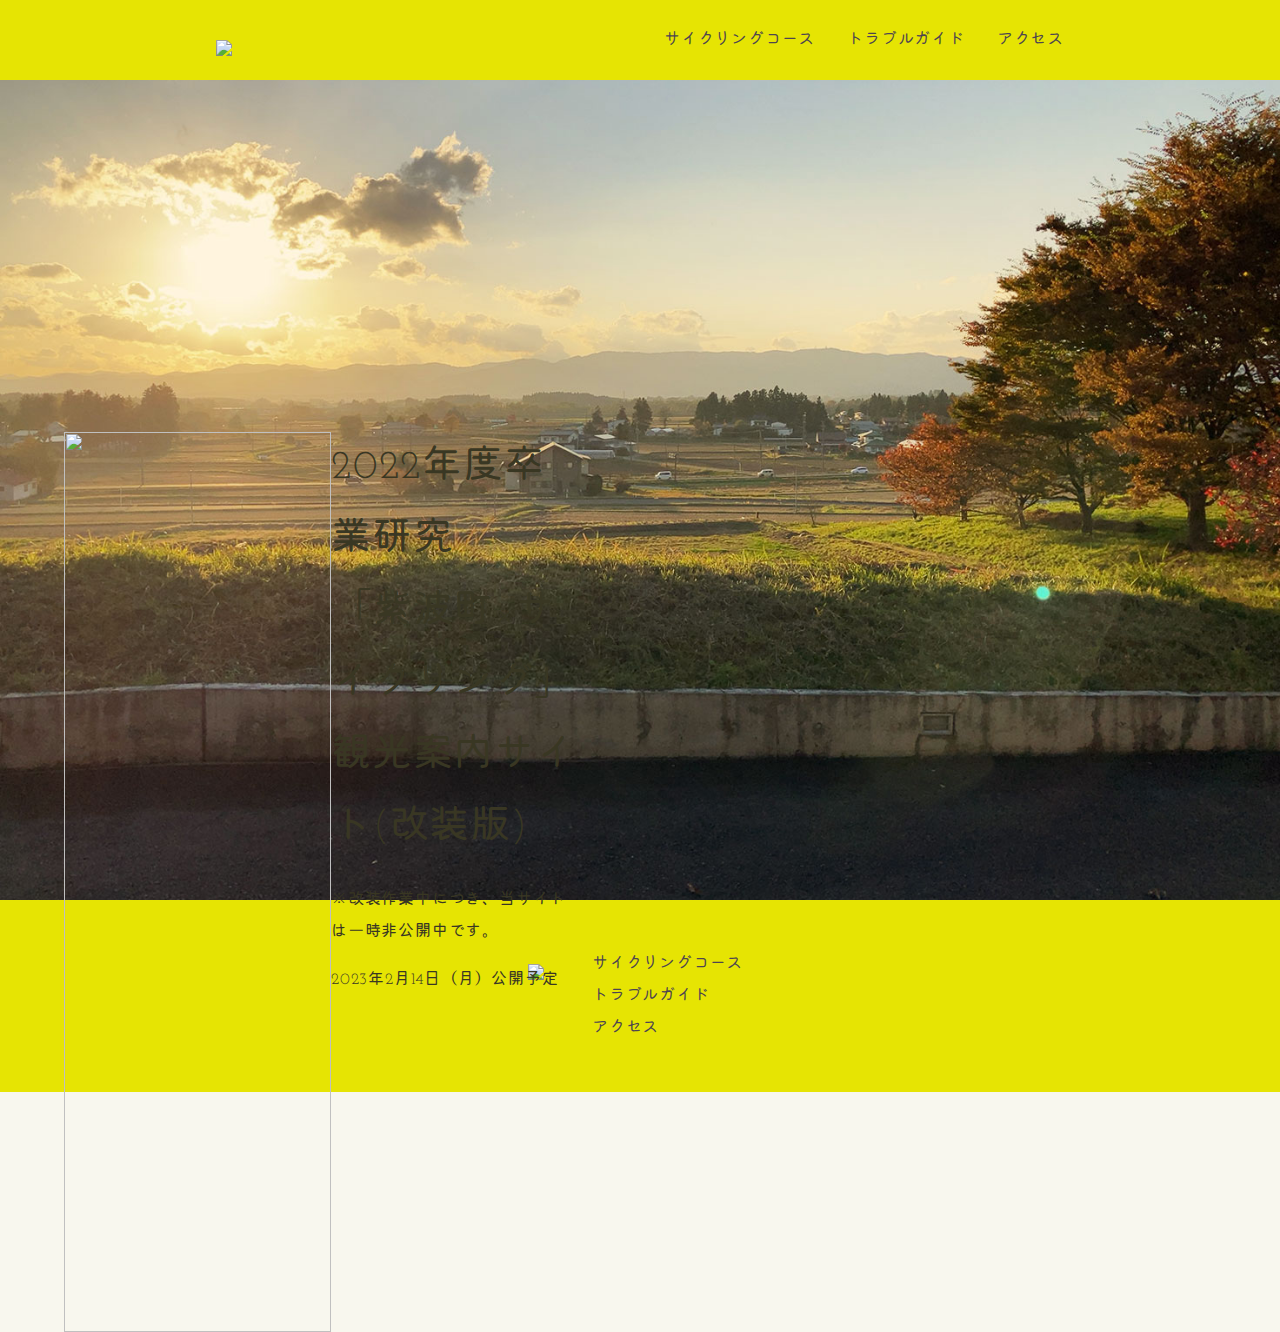
==== index.html @ 0b26c76b "改装画面に変更" ====
<!DOCTYPE html>
<html lang="ja">
<head>
    <meta charset="UTF-8">
    <meta name="viewport" content="width=device-width">
    <link rel="stylesheet" href="css/destyle.css">
    <link rel="stylesheet" href="css/main.css">
    <link rel="preconnect" href="https://fonts.googleapis.com">
    <link rel="preconnect" href="https://fonts.gstatic.com" crossorigin>
    <link href="https://fonts.googleapis.com/css2?family=Josefin+Slab:wght@600&family=Kiwi+Maru:wght@300;400;500&display=swap" rel="stylesheet">
    <script type="text/javascript" src="https://ajax.googleapis.com/ajax/libs/jquery/3.1.0/jquery.min.js"></script>
    <script  type="text/javascript" src="js/main.js"></script>
    <title>トップページ｜S&times;C&times;R - 紫波町&times;サイクリング&times;リフレッシュ</title>
</head>
<!-- ここまで設定 -->
<body>
    <header>
        <div class="container H-nav">
            <a class=logo href="#top">
                <h1><img src="img/SCRlogo.svg"></h1>
            </a>
            <!-- ↓ナビゲーション↓ -->
            <nav>
                <ul class="nav container">
                    <li>
                        <a href="#">サイクリングコース</a>
                    </li>
                    <li>
                        <a href="#">トラブルガイド</a>
                    </li>
                    <li>
                        <a href="#access">アクセス</a>
                    </li>
                </ul>    
            </nav>
        </div>
        <!-- ここに::beforeで坂道の画像挿入 -->
    </header>
    <!-- ここまでヘッダー --> 
    <main>
        <div class="mainV" id="top">
            <img class="photo" src="img/mainV.jpg" alt="メインビジュアル">
            <!-- ▲左から右にスライドするショーにする -->
            <div class="overlap container">
                <img class="copy" src="img/top-copy.svg">
                <div>
                    <h2>2022年度卒業研究<br>
                    「紫波町&times;サイクリング」<br>観光案内サイト(改装版)</h2>
                    <p class="pb-date">※改装作業中につき、当サイトは一時非公開中です。</p>
                    <p class="pb-date">2023年2月14日（月）公開予定</p>
                </div>
            </div>
        </div>
    </main>

    <footer>
        <div class="container">
            <h1 class="logo"><img src="img/SCRlogo.svg"></h1>
            <!-- <img src="" alt="タイトルロゴ"> -->
                <ul>
                    <li>
                        <a href="#">サイクリングコース</a>
                    </li>
                    <li>
                        <a href="#">トラブルガイド</a>
                    </li>
                    <li>
                        <a href="#">アクセス</a>
                    </li>
                </ul>    
        </div>
    </footer>    
</body>
</html>
---- css/destyle.css ----
/*! destyle.css v3.0.2 | MIT License | https://github.com/nicolas-cusan/destyle.css */

/* Reset box-model and set borders */
/* ============================================ */

*,
::before,
::after {
  box-sizing: border-box;
  border-style: solid;
  border-width: 0;
}

/* Document */
/* ============================================ */

/**
 * 1. Correct the line height in all browsers.
 * 2. Prevent adjustments of font size after orientation changes in iOS.
 * 3. Remove gray overlay on links for iOS.
 */

html {
  line-height: 1.15; /* 1 */
  -webkit-text-size-adjust: 100%; /* 2 */
  -webkit-tap-highlight-color: transparent; /* 3*/
}

/* Sections */
/* ============================================ */

/**
 * Remove the margin in all browsers.
 */

body {
  margin: 0;
}

/**
 * Render the `main` element consistently in IE.
 */

main {
  display: block;
}

/* Vertical rhythm */
/* ============================================ */

p,
table,
blockquote,
address,
pre,
iframe,
form,
figure,
dl {
  margin: 0;
}

/* Headings */
/* ============================================ */

h1,
h2,
h3,
h4,
h5,
h6 {
  font-size: inherit;
  font-weight: inherit;
  margin: 0;
}

/* Lists (enumeration) */
/* ============================================ */

ul,
ol {
  margin: 0;
  padding: 0;
  list-style: none;
}

/* Lists (definition) */
/* ============================================ */

dt {
  font-weight: bold;
}

dd {
  margin-left: 0;
}

/* Grouping content */
/* ============================================ */

/**
 * 1. Add the correct box sizing in Firefox.
 * 2. Show the overflow in Edge and IE.
 */

hr {
  box-sizing: content-box; /* 1 */
  height: 0; /* 1 */
  overflow: visible; /* 2 */
  border-top-width: 1px;
  margin: 0;
  clear: both;
  color: inherit;
}

/**
 * 1. Correct the inheritance and scaling of font size in all browsers.
 * 2. Correct the odd `em` font sizing in all browsers.
 */

pre {
  font-family: monospace, monospace; /* 1 */
  font-size: inherit; /* 2 */
}

address {
  font-style: inherit;
}

/* Text-level semantics */
/* ============================================ */

/**
 * Remove the gray background on active links in IE 10.
 */

a {
  background-color: transparent;
  text-decoration: none;
  color: inherit;
}

/**
 * 1. Remove the bottom border in Chrome 57-
 * 2. Add the correct text decoration in Chrome, Edge, IE, Opera, and Safari.
 */

abbr[title] {
  text-decoration: underline dotted; /* 2 */
}

/**
 * Add the correct font weight in Chrome, Edge, and Safari.
 */

b,
strong {
  font-weight: bolder;
}

/**
 * 1. Correct the inheritance and scaling of font size in all browsers.
 * 2. Correct the odd `em` font sizing in all browsers.
 */

code,
kbd,
samp {
  font-family: monospace, monospace; /* 1 */
  font-size: inherit; /* 2 */
}

/**
 * Add the correct font size in all browsers.
 */

small {
  font-size: 80%;
}

/**
 * Prevent `sub` and `sup` elements from affecting the line height in
 * all browsers.
 */

sub,
sup {
  font-size: 75%;
  line-height: 0;
  position: relative;
  vertical-align: baseline;
}

sub {
  bottom: -0.25em;
}

sup {
  top: -0.5em;
}

/* Replaced content */
/* ============================================ */

/**
 * Prevent vertical alignment issues.
 */

svg,
img,
embed,
object,
iframe {
  vertical-align: bottom;
}

/* Forms */
/* ============================================ */

/**
 * Reset form fields to make them styleable.
 * 1. Make form elements stylable across systems iOS especially.
 * 2. Inherit text-transform from parent.
 */

button,
input,
optgroup,
select,
textarea {
  -webkit-appearance: none; /* 1 */
  appearance: none;
  vertical-align: middle;
  color: inherit;
  font: inherit;
  background: transparent;
  padding: 0;
  margin: 0;
  border-radius: 0;
  text-align: inherit;
  text-transform: inherit; /* 2 */
}

/**
 * Reset radio and checkbox appearance to preserve their look in iOS.
 */

[type="checkbox"] {
  -webkit-appearance: checkbox;
  appearance: checkbox;
}

[type="radio"] {
  -webkit-appearance: radio;
  appearance: radio;
}

/**
 * Correct cursors for clickable elements.
 */

button,
[type="button"],
[type="reset"],
[type="submit"] {
  cursor: pointer;
}

button:disabled,
[type="button"]:disabled,
[type="reset"]:disabled,
[type="submit"]:disabled {
  cursor: default;
}

/**
 * Improve outlines for Firefox and unify style with input elements & buttons.
 */

:-moz-focusring {
  outline: auto;
}

select:disabled {
  opacity: inherit;
}

/**
 * Remove padding
 */

option {
  padding: 0;
}

/**
 * Reset to invisible
 */

fieldset {
  margin: 0;
  padding: 0;
  min-width: 0;
}

legend {
  padding: 0;
}

/**
 * Add the correct vertical alignment in Chrome, Firefox, and Opera.
 */

progress {
  vertical-align: baseline;
}

/**
 * Remove the default vertical scrollbar in IE 10+.
 */

textarea {
  overflow: auto;
}

/**
 * Correct the cursor style of increment and decrement buttons in Chrome.
 */

[type="number"]::-webkit-inner-spin-button,
[type="number"]::-webkit-outer-spin-button {
  height: auto;
}

/**
 * 1. Correct the outline style in Safari.
 */

[type="search"] {
  outline-offset: -2px; /* 1 */
}

/**
 * Remove the inner padding in Chrome and Safari on macOS.
 */

[type="search"]::-webkit-search-decoration {
  -webkit-appearance: none;
}

/**
 * 1. Correct the inability to style clickable types in iOS and Safari.
 * 2. Fix font inheritance.
 */

::-webkit-file-upload-button {
  -webkit-appearance: button; /* 1 */
  font: inherit; /* 2 */
}

/**
 * Clickable labels
 */

label[for] {
  cursor: pointer;
}

/* Interactive */
/* ============================================ */

/*
 * Add the correct display in Edge, IE 10+, and Firefox.
 */

details {
  display: block;
}

/*
 * Add the correct display in all browsers.
 */

summary {
  display: list-item;
}

/*
 * Remove outline for editable content.
 */

[contenteditable]:focus {
  outline: auto;
}

/* Tables */
/* ============================================ */

/**
1. Correct table border color inheritance in all Chrome and Safari.
*/

table {
  border-color: inherit; /* 1 */
  border-collapse: collapse;
}

caption {
  text-align: left;
}

td,
th {
  vertical-align: top;
  padding: 0;
}

th {
  text-align: left;
  font-weight: bold;
}
---- css/main.css ----
@charset "utf-8";
* {
  box-sizing: border-box;
  margin: 0;
}
html {
  font-size: 100%;
  scroll-behavior: smooth;
  font-family: 'Josefin Slab', 'Kiwi Maru', serif;
}

/* ▼全体の設定 */

body {
  background-color: #F8F7EE;
  line-height: 2em;
  letter-spacing: 0.8px;
  color: #393723;
}
header {
  width: 100%;
}
section {
  padding: 4em 0 3em;
}
section:not(.wid, .access),.wid-cont {
  width: 60em;
  margin: 0 auto;
}
article:not(.siseki-C, .bungaku-C) {
  background-color: #fff;
  width: 65em;
  padding: 2em 4em;
  margin: 4em auto;
}
footer {
  background-color: #E6E403;
  padding-top: 3em;
  padding-bottom: 3em;
}

.container {
  display: flex;
}
.container:not(.point-all, .H-nav, .nav) {
  align-items: flex-start;
}

h1 {
  font-size: xx-large;
}
h2 {
  height: fit-content;
  font-size: 2.5em;
  line-height: 1.8em;
  margin-bottom: 0.5em;
}
h3 {
  font-size: x-large;
  margin-bottom: 1em;
}
h4 {
  font-size: larger;
}
p:not(:last-of-type, .tips, .number) {
  margin-bottom: 1em;
}

.top-down {
  margin-top: 3em;
}
.bottom2em {
  margin-bottom: 2em;
}

.big-text {
  font-weight: 500;
  font-size: 2.5em;
}
.small-text {
  font-size: small;
  line-height: 1.8em;
}
.gray-text {
  color: #7B8395;
}
.under-text {
  text-decoration: underline;
  text-decoration-thickness: 0.5em; 
  text-underline-offset: -0.2em; /* 線の位置。テキストに重なるようにやや上部にする */
  text-decoration-skip-ink: none; /* 下線と文字列が重なる部分でも下線が省略されない（線が途切れない） */
}
.right-text {
  text-align: right;
}

a:not(.scroll-b .link-B, .Scolor2, .Bcolor, .under-link, .select-link) {
  color: #4D4450;
  transition-duration: .2s;
}
a:not(.scroll-b .link-B, .Scolor2, .Bcolor, .under-link, .select-link):hover {
  color: #8e8c00;
  transition-duration: .2s;
}
a.open-new {
  border-bottom: solid 1px;
}
a.open-new::after {
  display: inline-block;
  content: '';
  margin: 0 3px;
  width: 1.2em;
  height: 1.2em;
  background-image: url(../img/icon/open-new.svg);
  background-repeat: no-repeat;
  background-size: auto;
}
a.link-B {
  display: inline-block;
  text-align: right;
  border-bottom: solid 3px #E6E403;
  width: fit-content;
  margin-top: 1em;
  padding: 0 0.6em 2px 2em;
  font-size: larger;
}
a.link-B::after {
  display: inline-block;
  content: '\03e';
  padding-left: 5px;
  font-size: larger;
  transition-duration: .2s;
}
a.link-B:hover::after {
  transform: translateX(8px);
  transition-duration: .3s;
}
a.ac-B {
  text-align: center;
  font-size: larger;
  display: block;
  width: fit-content;
  width: 100%;
  padding: 1em 0;
  margin: 0 auto;
  background-color: #D3D8E3;
  border-radius: 0 0 0.5em 0.5em;
}
#ac-B {
  cursor: pointer;
}

.Scolor {
  color: #8e8c00;
}
.Bcolor {
  color: #CE8EE7;
}

.icon::before {
  content: '';
  display: block;
  width: 1.5em;
  height: 1.5em;
  background-size: 1.5em;
  background-repeat: no-repeat;
  position: relative;
  top: 1.5em;
  right: 2em;
}
.icon {
  position: relative;
  top: -1em;
  left: 1em;
  align-content: center;
}

/* ▼詳細設定 */

header .container {
  background-color: #E6E403;
  justify-content: space-around;
  align-items: center;
  height: 80px;
}
.H-nav {
  width: 100%;
  position: fixed;
  z-index: 100;
}
a.under-link, a.select-link {
  position: relative;
  display: inline-block;
  text-decoration: none;
}
a.under-link::after {
  position: absolute;
  bottom: -4px;
  left: 0;
  content: '';
  width: 100%;
  height: 2px;
  background: #fff;
  transform: scale(0, 1);
  transform-origin: left top;
  transition: transform .3s;
}
a.under-link:hover::after {
  transform: scale(1, 1);
}
a.select-link::after {
  position: absolute;
  bottom: -4px;
  left: 0;
  content: '';
  width: 100%;
  height: 2px;
  background: #fff;
}
img.logo {
  width: 5em;
  height: auto;
}
header .nav li:not(:first-child) {
  margin-left: 2em;
}

.mainV img {
  width: 100%;
  height: 100vh;
  object-fit: cover;
}
.overlap {
  width: 40%;
  height: auto;
  position: absolute;
  top: 48vh;
  left: 5vw;
}
a.scroll-b {
  z-index: 2;
  display: block;
  margin: 0;
  position: absolute;
  width: 5em;
  top: 85vh;
  left: 70vw;
}
a.scroll-b p {
  font-size: large;
  margin: 0 0 0.5em 0.2em ;
  width: 5em;
  color: #fff;
}
.cyclingman {
  width: 3em;
  height: auto;
}

a.totop {
  position: fixed;
  z-index: 15;
  top: 80vh;
  right: 3em;
}
.totop img {
  width: 6em;
  height: auto;
}
section.concept {
  background-color: #ECDCF0;
}
section.concept::before {
  top: 83vh;
  right: 0;
  position: absolute;
  width: 50em;
  height: 30em;
  display: block;
  content: '';
  background-image: url(../img/top/slope.svg);
  background-repeat: no-repeat;
  background-size: 100%;
}
.concept .container {
  width: 60em;
  margin: 3em auto -5em;
}
.concept h2 span {
  background-color: #fff;
}

.CC1::before,.C2::before, .C2::after, .C3::before,
section.C-map::before, section.concept::after,
.C3::after, .C4::before, .C4::after,
.T-guide .wid-cont::before
{
  background-repeat: no-repeat;
  background-size: 100%;
  display: inline-block;
  content: '';
  position: absolute;
}
.CC1::before {
  z-index: 1;
  top: 101vh;
  right: 42em;
  background-image: url(../img/top/Rdotline.svg);
  width: 50%;
  height: 10em;
}
.C1, .C3, .C4 {
  position: relative;
  z-index: 5;
}
.C1 {
  width: auto;
  margin-right: 3em;
}
.C1 h2 {
  color: #7B8395;
  width: fit-content;
  font-size: x-large;
}

.right {
  top: -10em;
  position: relative;
}

.C2 {
  position: relative;
}
.C2::before {
  z-index: 6;
  background-image: url(../img/top/shrine&tree.svg);
  width: 18em;
  height: 10em;
  right: -7em;
  top: 24em;
}
.C2 img {
  width: 30em;
  height: 30em;
  object-fit: cover;
}
.C2 p {
  position: relative;
  top: -10em;
}
.C2 p span {
  margin-bottom: 5px;
  width: fit-content;
  display: block;
  background-color: #ECDCF0;
}
.C2::after {
  z-index: 1;
  background-image: url(../img/top/R2dotline.svg);
  width: 75em;
  height: 30em;
  top: 30em;
  right: 0;
}
.C3::before {
  background-image: url(../img/top/3tree.svg);
  width: 8em;
  height: 8em;
  top: 17em;
  left: -12em;
}
.C3 {
  position: relative;
  top: -10em;
}
.C3 img {
  width: auto;
  height: 30em;
  margin-right: 7em;
}
.C3 p {
  margin-top: 10em;
}
.C3::after {
  background-image: url(../img/top/musiums.svg);
  width: 15em;
  height: 15em;
  top: 25em;
  left: -8em;
}

.C4::before {
  z-index: 0;
  background-image: url(../img/top/Ldotline.svg);
  width: 80em;
  height: 30em;
  top: 18em;
  left: -13em;
}
.C4 {
  position: relative;
  top: -12em;
}
.C4 img {
  z-index: 6;
  width: 40em;
  height: auto;
  margin-left: 3em;
}
.C4 p {
  margin-top: 10em;
}
.C4 span {
  color: #8e8c00;
}
.C4::after {
  z-index: 3;
  background-image: url(../img/top/houses.svg);
  width: 30em;
  height: 15em;
  top: 36em;
  right: -8em;
}
section.concept::after {
  z-index: 0;
  position: absolute;
  background-image: url(../img/top/mt-high.svg);
  background-size: 100%;
  width: 100%;
  height: 50em;
  top: 80em;
}

section.C-map::before {
  z-index: 1;
  top: -27em;
  left: -14em;
  position: absolute;
  width: 130%;
  height: 30em;
  background-image: url(../img/top/mt-low.svg);
  background-size: 100%;
}

section.C-map {
  position: relative;
}
.C-map h2 {
  color: #bbb800;
}
.C-map .container {
  justify-content: space-between;
}

.siseki-B {
  width: 48%;
}
.siseki-B img {
  width: 100%;
}

.bungaku-B {
  width: 48%;
}
.bungaku-B img {
  width: 100%;
}

section.T-guide {
  background-color: #EEED87;
}
.T-guide .wid-cont::before {
  background-image: url(../img/top/topQ.svg);
  opacity: 0.5;
  width: 20em;
  height: 20em;
  z-index: 1;
  left: 0;
}
.T-guide .wid-cont h2, .T-guide .explain {
  position: relative;
  z-index: 3;
}
.T-guide h2 {
  color: #7B8395;
}
.T-guide .explain {
  width: 100%;
  margin-right: 3em;
}
.T-guide .link-B {
  border-color: #F8F7EE;
}
.T-guide .wid-cont img {
  width: 100%;
}

section.access {
  position: relative;
}
.access h2 {
  color: #8e8c00;
}
.access iframe {
  position: absolute;
  z-index: 1;
  left: 0;
  top: 55em;
}
.access .left-side img {
  height: auto;
  width: 25em;
  margin: 1em 4em 5em 0;
}
.access .right-side {
  width: auto;
}
p.hukidasi {
  height: auto;
  width: fit-content;
  margin-top: 5em;
  padding: 0.8em 2em 1.1em;
  background-image: url(../img/top/access-hukidasi.svg);
  background-size: auto;
  background-repeat: no-repeat;
}
.SCstation {
  position: relative;
  left: -7em;
  z-index: 1;
  padding: 1em 2em 1em 8em;
  background-image: url(../img/top/access-arrow.svg);
  background-repeat: no-repeat;
}
.SCstation span {
  text-decoration-color: #fff;
}
.acc-ex {
  border: solid 1px;
  background-color: #fff;
  padding: 2em 3em;
  margin-bottom: 2em;
}
.acc-ex .under-text {
  text-decoration-color: #E6E403;
}
.sinkansen-col {
  border-color: #CE8EE7;
}
.train-col {
  border-color: #7B8395;
}
.car-col {
  border-color: #D3A76D;
}
p.vehicle {
  line-height: 0;
  font-size: larger;
  position: relative;
  top: -0.8em;
  left: 2em;
}
p.vehicle::before {
  position: relative;
  left: -3em;
  top: 0.7em;
  background-repeat: no-repeat;
  height: 2em;
  width: 2em;
  display: block;
  content: '';
}
.sinkansen-col p.vehicle::before  {
  top: 0.8em;
  background-image: url(../img/icon/sinkansen.svg);
  background-size: 2em;
  background-position: 50%;
}
.train-col p.vehicle::before  {
  background-image: url(../img/icon/train.svg);
  background-size: 2em;
  background-position: left top;
}
.car-col p.vehicle::before  {
  background-image: url(../img/icon/car.svg);
  background-size: 2.5em;
  background-position: left top;
  width: 2.5em;
}
.acc-ex li {
  list-style-type: '\025cf';
  padding-left: 4px;
}
.sinkansen-col li::marker {
  color: #DDC5E7;
}
.sinkansen-col ul {
  padding: 1em 3em 1em 0;
  position: relative;
  background-image: url(../img/top/sinkansen-arrow.svg);
  background-repeat: no-repeat;
  background-size: auto;
  background-position: 90%;
  width: 400px;
}
.car-col ul {
  padding: 1em 4em 1em 0;
  position: relative;
  background-image: url(../img/top/car-arrow.svg);
  background-repeat: no-repeat;
  background-size: auto;
  background-position: 90%;
  width: 250px;
}
.acc-R {
  margin-top: 1em;
}
p.arrow::after {
  height: 1em;
  width: 100%;
  display: block;
  text-align: center;
  content: '\025bc';
  color: #D3A76D;
  font-size: large;
}

.car-col li::marker {
  color: #D3A76D;
}

footer .container {
  width: fit-content;
  margin: 0 auto;
}
footer .container ul {
  margin-left: 3em;
  width: 10em;
}

/* ▼ガイドページ */
.G-select {
  width: 100%;
  padding-top: 8em;
}
.G-select .wid-cont::before {
  width: 100%;
  height: 100%;
  position: absolute;
  display: block;
  content: '';
  z-index: 0;
  top: 0;
  right: 0;
  background: linear-gradient(to right, #7B8395 50%, rgba(0,0,0,0) 60%);
}
.G-select .wid-cont > * {
  position: relative;
  z-index: 5;
}
.G-select .wid-cont::after {
  background-repeat: no-repeat;
  background-size: 100%;
  display: block;
  content: '';
  position: absolute;
  background-image: url(../img/guide/bicycle.jpg);
  background-size: cover;
  background-position: left;
  width: 60%;
  height: 100%;
  top: 0;
  right: 0;
  z-index: -1;
}
.G-select .explain {
  color: #fff;
}
.G-select h2 {
  color: #E6E403;
}
.index {
  margin-top: 1em;
}
.index p {
  position: relative;
  z-index: 3;
  top: 1em;
  left: 1em;
  width: fit-content;
  padding: 2px 1em;
  background-color: #E6E403;
}
.index div {
  width: fit-content;
  padding: 2em 4em;
  background-color: #fff;
}
.index p {
  font-weight: bolder;
}
.index li::before {
  content: '\025bc';
}
.index li {
  font-size: larger;
  line-height: 2.5em;
}

article.attention {
  margin-top: 10em;
}
div.att2 {
  margin-top: 1em;
  justify-content: flex-end;
}
.att3, .att4, .att5 {
  margin-bottom: 3em;
}
.att1 img, .att2 img, .att3 img, .att4 img, .att5 img {
  width: 45%;
  height: auto;
  margin-left: 2em;
}
p.exclamation {
  padding-left: 1em;
  position: relative;
  top: -3em;
}
p.exclamation:before {
  position: relative;
  top: 1.5em;
  left: -1em;
  display: block;
  content: '！';
  font-size: larger;
  font-weight: bold;
  color: #8e8c00;
}
.bear-G p.title {
  padding: 0 2em 0.3em 1em;
  position: relative;
  left: 1em;
  top: 1em;
  width: fit-content;
  font-size: larger;
  background-color: #fff;
  border: solid 1px #DDC5E7;
}
.bear-G p.title::before {
  content: '';
  display: inline-block;
  width: 3em;
  height: 2em;
  background-image: url(../img/guide/Bguide.svg);
  background-repeat: no-repeat;
}
.bear-G p:not(.title) {
  font-size: larger;
  font-weight: bolder;
  margin-bottom: 0;
  margin-top: 1em;
}
.bear-G img {
  width: 10vw;
  height: auto;
  margin-right: 2em;
}
.bear-G div:not(.imgs) {
  padding: 2em 3em ;
  background-color: #DDC5E7;
  border-radius: 2%;
}
.bear-G div.imgs {
  margin-bottom: 2em;
}
.bear-G ul {
  margin-top: 0.5em;
  margin-left: 1em;
}
.bear-G li {
  list-style-type: '\025cf';
  padding-left: 5px;
}
.bear-G li::marker {
  color: #E6E403;
}
div.bear-G {
  margin-bottom: 2em;
}
.attention figure {
  margin-right: 2em;
}
figure img {
  width: 100%;
}

img.Bicon {
  width: auto;
  height: 4em;
}

.prepare figure {
  width: 60%;
  height: auto;
  margin-left: 2em;
}
div.prp-C {
  border-bottom: dashed #D3D8E3;
  padding-bottom: 1em;
  margin-bottom: 1em;
}

.white-back {
  background-color: #F8F7EE;
  padding: 1em 2em;
  margin-bottom: 1em;
  border-radius: 0.5em;
}
.rental-ex {
  border-radius: 1em;
  margin: 2em 0;
  padding: 0 4em 1em;
  background-color: #EEED87;
}
.rental-ex .title {
  position: relative;
  z-index: 3;
  top: -0.5em;
  font-size: x-large;
}
.rental-ex dl {
  display: flex;
  flex-wrap: wrap;
  width: 100%;
}
.rental-ex dl.ac-child {
  margin-top: 1em;
}
.rental-ex dt {
  padding-top: 1em;
  width: 20%;
  height: auto;
}
.rental-ex dd {
  width: 80%;
}
.rental-ex dd:not(:last-of-type)::after {
  border-bottom: #bbb800 2px dotted;
  margin: 1em;
  display: block;
  content: '';
  width: 51em;
  left: -11em;
  position: relative;
}
.rental-ex ul {
  margin-bottom: 1em;
}
p.R1 {
  margin-left: 1em;
  margin-right: 0;
  width: fit-content;
  display: inline-block;
}
p.L1 {
  display: inline-block;
  margin-right: 0;
  width: 10em;
}
.indent1 {
  margin-left: 2em;
}
.how-use .container {
  margin-bottom: 1em;
}
.how-use img {
  width: 40%;
}
p.how-N::before {
  position: relative;
  display: block;
  width: 1em;
  height: 1em;
}

.rental-ex li {
  list-style-type: '\025cf';
  padding-left: 5px;
}
.rental-ex li::marker {
  color: #7B8395;
}
.rental-ex .container {
  align-items: flex-start;
}
p.circleN {
  display: inline-block;
  width: 1em;
  margin-right: 5px;
}


div.parking {
  margin-bottom: 2em;
}
.parking img {
  width: 40%;
  height: auto;
  margin-left: 1em;
}
dl.vehicle-ex {
  margin-bottom: 2em;
  margin-top: 2em;
}
.vehicle-ex dt {
  font-size: larger;
}
div.train-box {
  padding-right: 5em;
}
.train {
  text-decoration-color: #D3D8E3;
}
.train::before {
  position: relative;
  top: 0.5em;
  margin-right: 0.5em;
  display: inline-block;
  content: '';
  width: 3em;
  height: 2.5em;
  background-position: center;
  background-size: auto;
  background-repeat: no-repeat;
  background-image: url(../img/icon/train.svg);
}
.sinkansen,.eastA {
  text-decoration-color: #ECDCF0;
}
.sinkansen::before {
  position: relative;
  top: 0.5em;
  margin-right: 0.5em;
  display: inline-block;
  content: '';
  width: 3em;
  height: 2.5em;
  background-position: center;
  background-size: auto;
  background-repeat: no-repeat;
  background-image: url(../img/icon/sinkansen.svg);
}
div.local-bus {
  width: 60%;
  padding-right: 5em;
}
div.high-bus {
  width: 50%;
}
.bus, .centA{
  text-decoration-color: #E8E7AE;
}
.bus::before {
  position: relative;
  top: 0.8em;
  margin-right: 0.5em;
  display: inline-block;
  content: '';
  width: 3em;
  height: 2.5em;
  background-position: center;
  background-size: auto;
  background-repeat: no-repeat;
  background-image: url(../img/icon/bus.svg);
}
.bus-li dt::before {
  content: '\025a0';
  color: #E8E7AE;
}
.bus-li dd {
  padding-left: 1em;
}
div.locker {
  margin-top: 2em;
}
.locker img {
  width: 50%;
  height: auto;
  margin-left: 2em;
}

.shops img {
  margin-bottom: 2em;
}
.shopB {
  position: absolute;
  z-index: 1;
}
.shopB a {
  height: 2em;
  display: inline-block;
  position: relative;
}
.shopB a:hover {
  opacity: 0.5;
}
.shopB .sA {
  top: 11.5em;
  left: 26.5em;
}
.shopB .sB {
  top: 2.3em;
  left: 29em;
}
.shopB .sC {
  top: 5em;
  left: 22em;
}
.shopB .sD {
  top: 28em;
  left: 26em;
}
.Scolor2 {
  color: #bbb800;
}
.shops-about {
  margin-bottom: 2em;
}
.sA:not(.shopB)::before {
  background-image: url(../img/shops/shopA.svg);
}
.sB:not(.shopB)::before {
  background-image: url(../img/shops/shopB.svg);
}
.sC:not(.shopB)::before {
  background-image: url(../img/shops/shopC.svg);
}
.sD:not(.shopB)::before {
  background-image: url(../img/shops/shopD.svg);
}
.shops .number::before {
  position: relative;
  top: 3px;
  margin-right: 5px;
  display: inline-block;
  content: '';
  width: 1.2em;
  height: 1.2em;
  background-size: 1.2em;
  background-repeat: no-repeat;
  background-position: center;
}
.shops .number {
  font-size: 1.3em;
  margin-bottom: 0.5em;
}
.shops-about p {
  height: fit-content;
  margin-bottom: 0;
}
.shops-about img {
  width: 50%;
  height: auto;
  margin-right: 3em;
}
p.addrC::before {
  background-image: url(../img/icon/C-spot.svg);
}
p.timeC::before {
  background-image: url(../img/icon/C-clock.svg);
}
p.restC::before {
  background-image: url(../img/icon/C-calendar.svg);
}
p.addrE::before {
  background-image: url(../img/icon/E-spot.svg);
  background-size: auto;
  background-position: 50%;
}
p.timeE::before {
  background-image: url(../img/icon/E-clock.svg);
}
p.restE::before {
  background-image: url(../img/icon/E-calendar.svg);
}
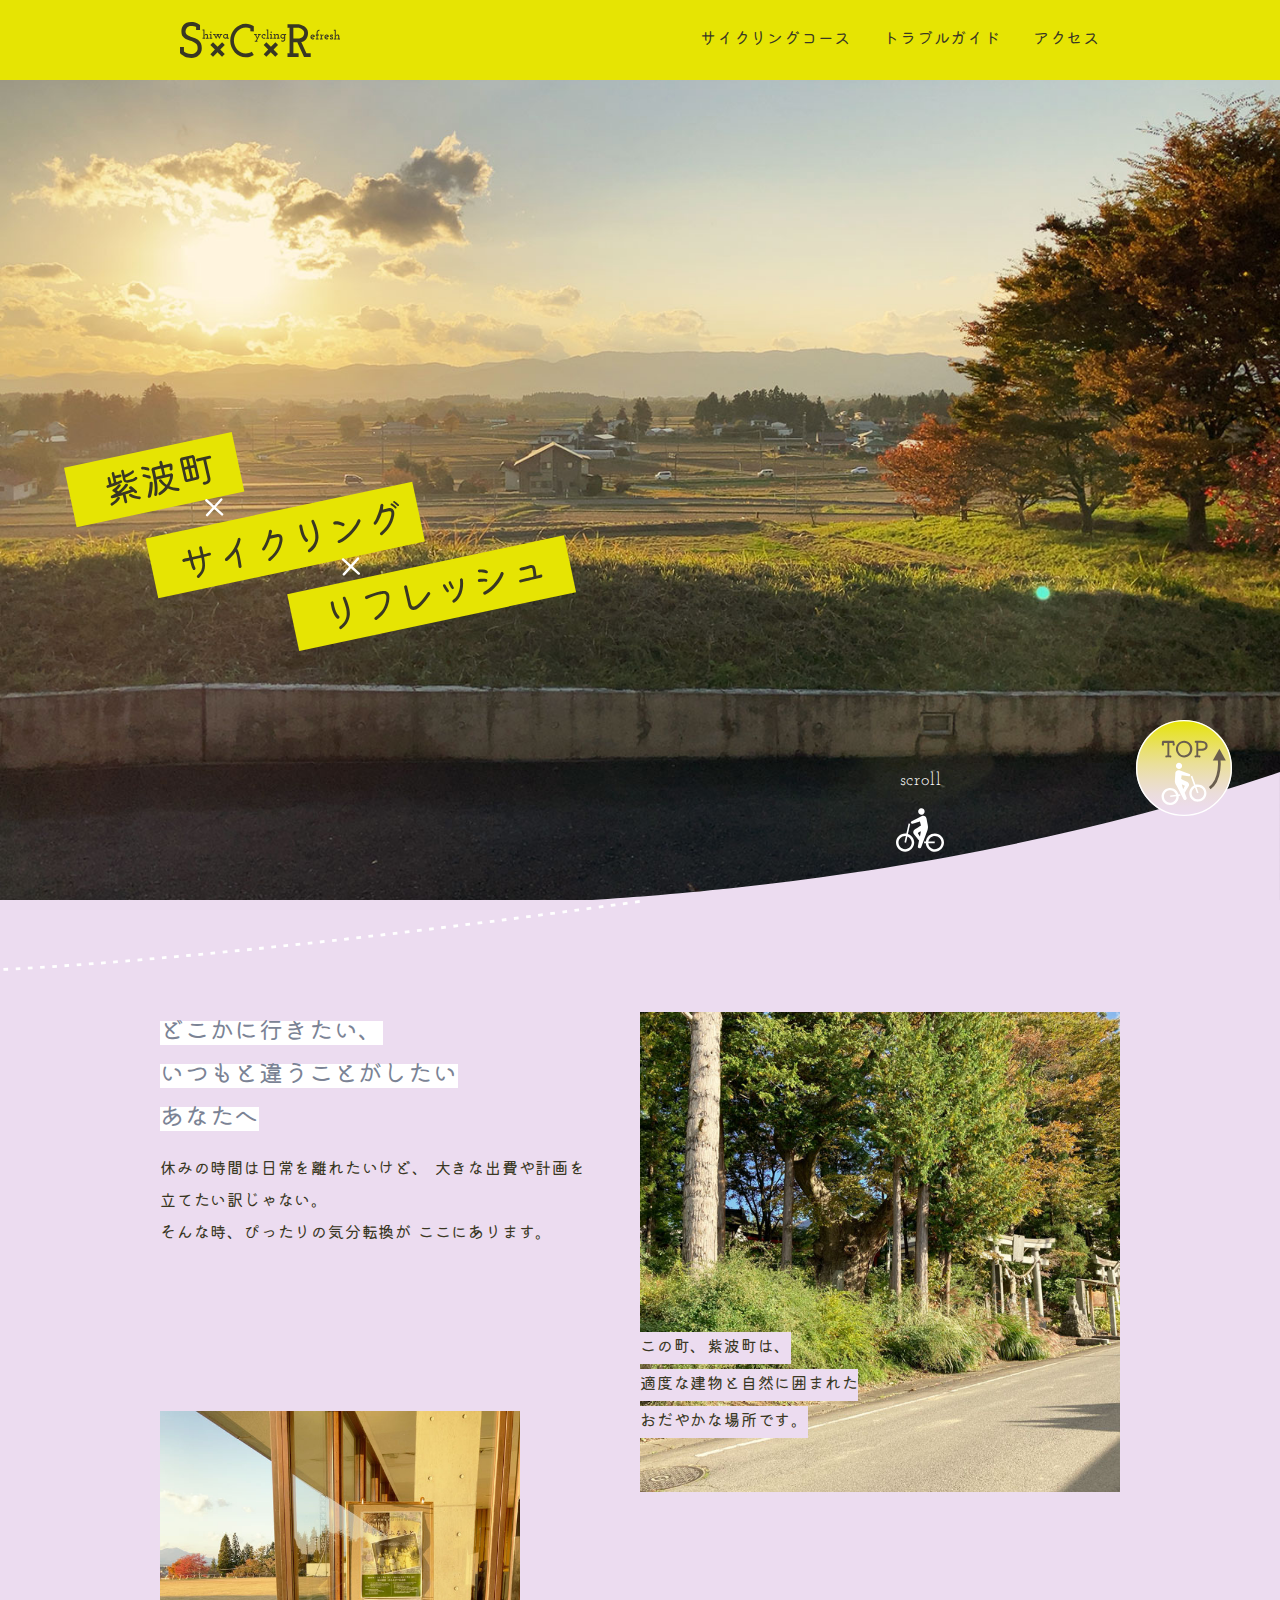
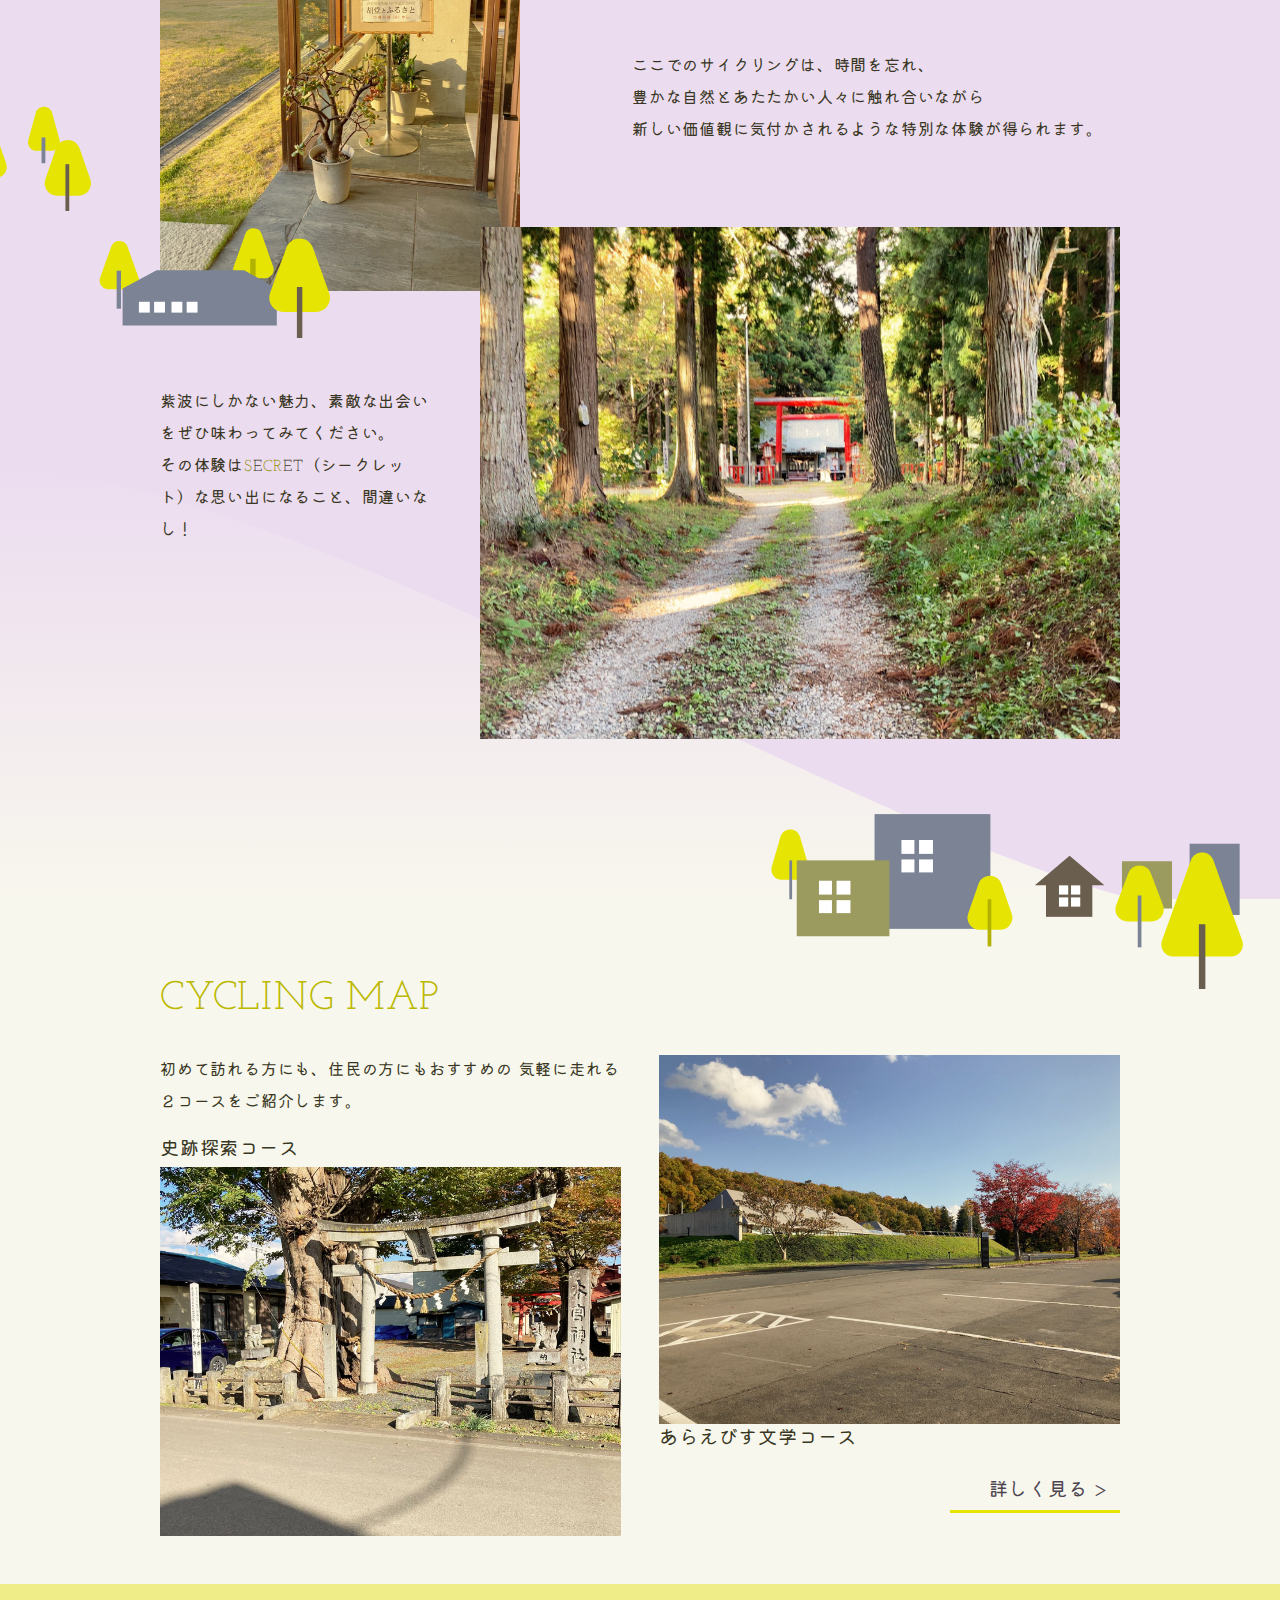
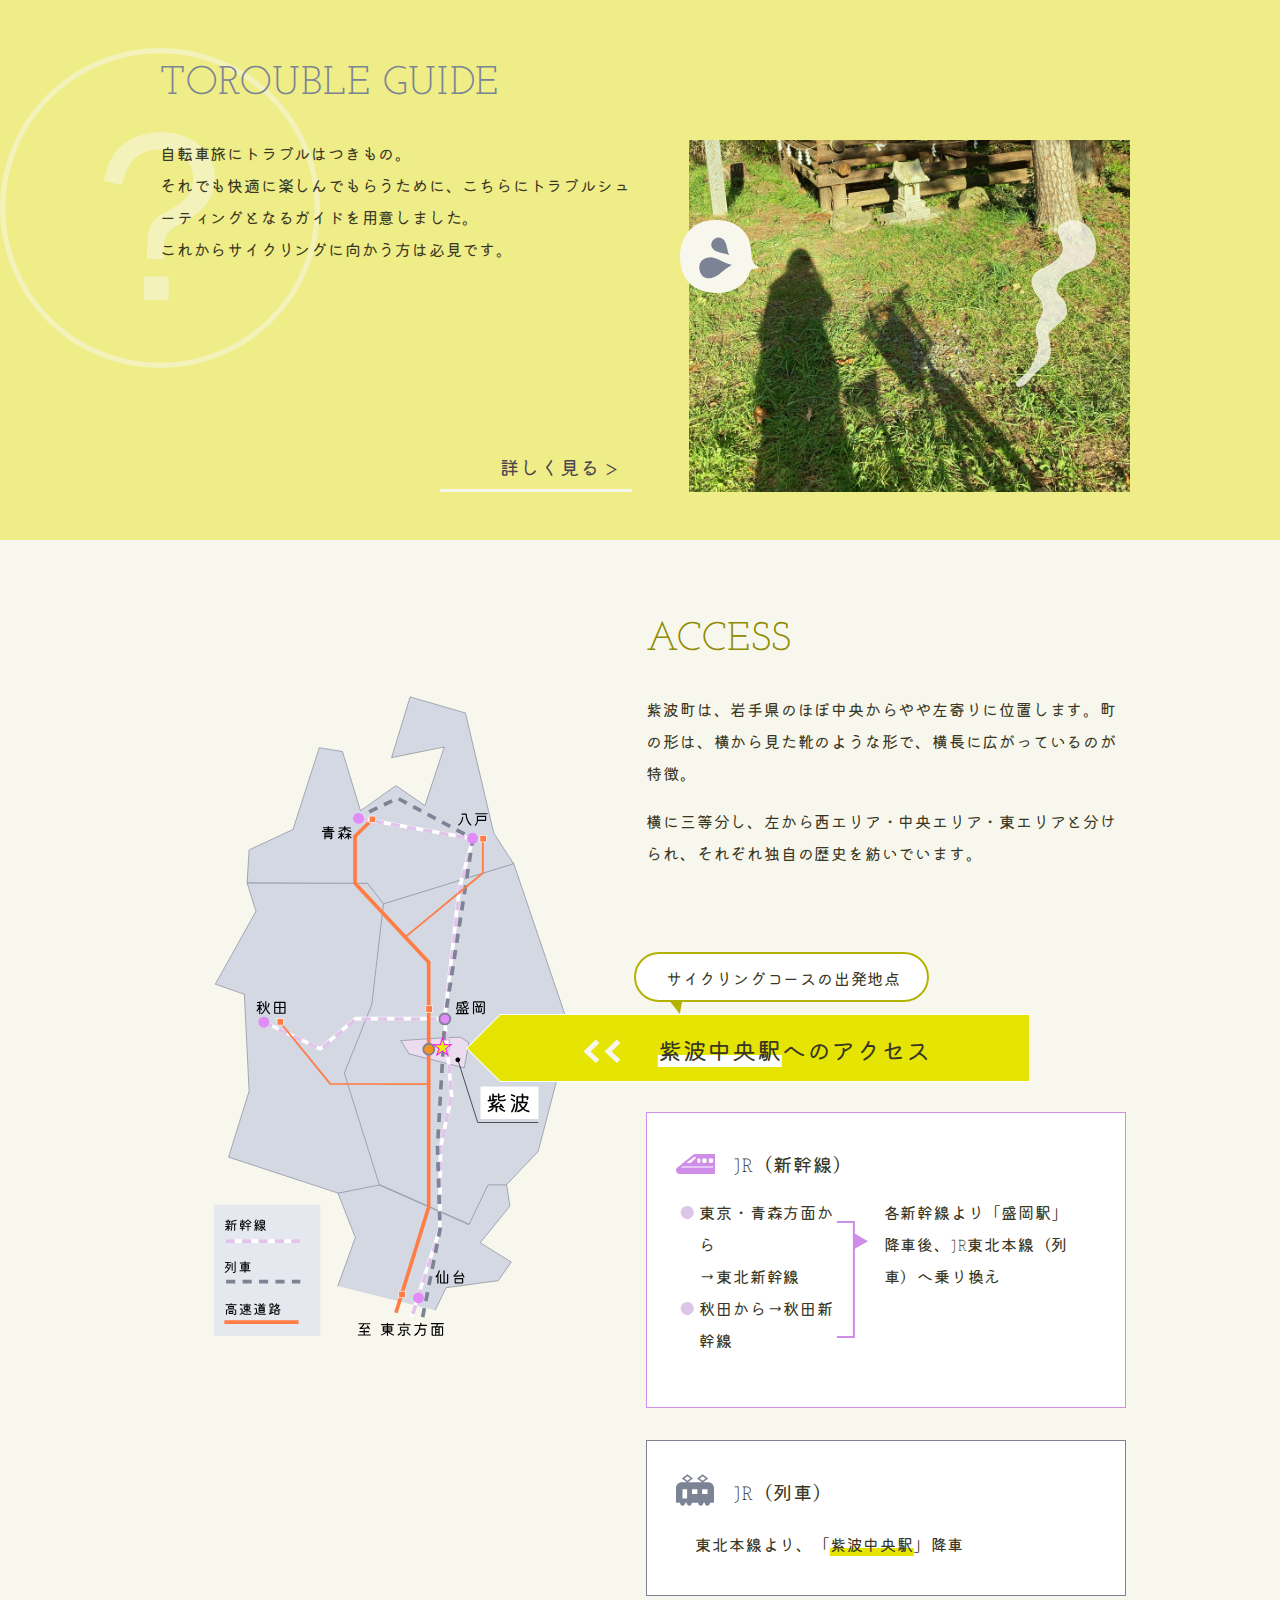
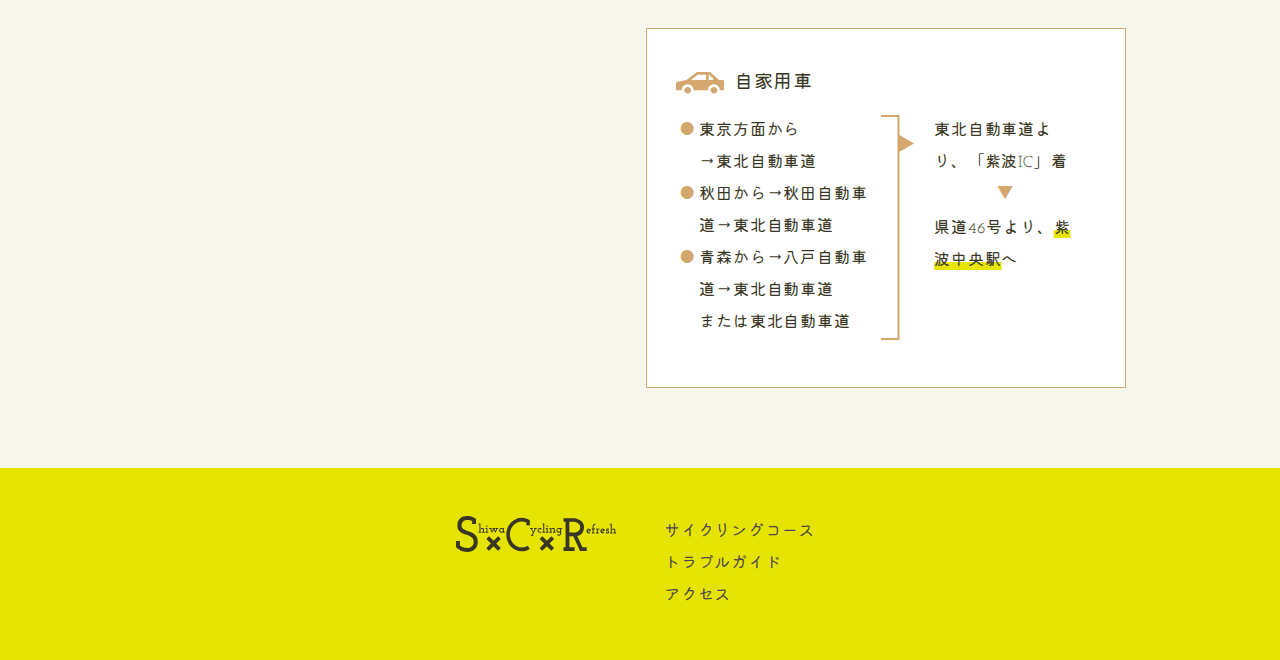
==== commit 9541f5eb: "SCRVer.1.9 アップロード①" ====
--- a/index.html
+++ b/index.html
@@ -8,8 +8,6 @@
     <link rel="preconnect" href="https://fonts.googleapis.com">
     <link rel="preconnect" href="https://fonts.gstatic.com" crossorigin>
     <link href="https://fonts.googleapis.com/css2?family=Josefin+Slab:wght@600&family=Kiwi+Maru:wght@300;400;500&display=swap" rel="stylesheet">
-    <script type="text/javascript" src="https://ajax.googleapis.com/ajax/libs/jquery/3.1.0/jquery.min.js"></script>
-    <script  type="text/javascript" src="js/main.js"></script>
     <title>トップページ｜S&times;C&times;R - 紫波町&times;サイクリング&times;リフレッシュ</title>
 </head>
 <!-- ここまで設定 -->
@@ -17,58 +15,177 @@
     <header>
         <div class="container H-nav">
             <a class=logo href="#top">
-                <h1><img src="img/SCRlogo.svg"></h1>
+                <h1><img class="logo" src="img/top/SCRlogo.svg" alt="タイトルロゴ"></h1>
             </a>
             <!-- ↓ナビゲーション↓ -->
             <nav>
                 <ul class="nav container">
                     <li>
-                        <a href="#">サイクリングコース</a>
+                        <a class="under-link" id="map-link" href="Cmap.html">サイクリングコース</a>
                     </li>
                     <li>
-                        <a href="#">トラブルガイド</a>
+                        <a class="under-link" id="guide-link" href="guide.html">トラブルガイド</a>
+                    </li>
+                    <li>
+                        <a class="under-link" href="#access">アクセス</a>
+                    </li>
+                </ul>    
+            </nav>
+        </div>
+        <!-- ここに::beforeで坂道の画像挿入 -->
+        <div class="mainV" id="top">
+            <img src="img/mainV.jpg" alt="メインビジュアル">
+        </div>
+        <img class="overlap" src="img/top/top-copy.svg">
+        <a class="scroll-b" href="#concept">
+            <p>scroll</p><!-- ←::beforeと::afterで\〜/を入れる -->
+            <img class="cyclingman" src="img/top/cycling.svg" alt="スクロールボタン">
+        </a>
+        <a class="totop" href="#"><img src="img/icon/TotopB.svg"></a>
+    </header>
+    <!-- ここまでヘッダー --> 
+    <main>
+        <section class="concept wid" id="concept">
+            <div class="CC1 container">
+                <div class="C1">
+                    <h2><span>どこかに行きたい、</span><br>
+                        <span>いつもと違うことがしたい</span><br>
+                        <span>あなたへ</span></h2>
+                    <p>休みの時間は日常を離れたいけど、
+                        大きな出費や計画を立てたい訳じゃない。<br>
+                        そんな時、ぴったりの気分転換が
+                        ここにあります。</p>
+                </div>
+                <div class="C2">
+                    <img src="img/siseki/hasiriyu1.jpg" alt="走湯神社の写真">
+                        <p><span>この町、紫波町は、</span>
+                        <span>適度な建物と自然に囲まれた</span>
+                        <span>おだやかな場所です。</span></p>
+                </div>
+            </div>
+            <div class="container C3">
+                <img src="img/bungaku/kodo1.jpg" alt="あらえびす記念館の写真">
+                <P>ここでのサイクリングは、時間を忘れ、<br>豊かな自然とあたたかい人々に触れ合いながら<br>新しい価値観に気付かされるような特別な体験が得られます。</P>
+            </div>
+            <div class="container C4">
+                <p>紫波にしかない魅力、素敵な出会いをぜひ味わってみてください。<br>
+                    その体験は<span>S</span>E<span>C</span><span>R</span>ET（シークレット）な思い出になること、間違いなし！
+                </p>
+                <img src="img/siseki/torii.jpg" alt="陣ヶ丘公園の写真">
+            </div>
+        </section>
+        
+        <section class="C-map" id="C-map">
+            <h2>CYCLING MAP</h2>
+            <div class="container">
+                <div class="siseki-B">
+                    <p>初めて訪れる方にも、住民の方にもおすすめの
+                        気軽に走れる２コースをご紹介します。</p>
+                    <p class="C-name">史跡探索コース</p>
+                    <a href="Cmap.html#siseki">
+                        <img src="img/siseki/kinomiya.jpg" alt="史跡探索コースのサムネイル">
+                    </a>
+                </div>
+                <div class="bungaku-B">
+                    <div class="SP-rb">
+                        <a href="Cmap.html#bungaku">
+                            <img src="img/bungaku/kodo5.jpg" alt="あらえびす文学コースのサムネイル">
+                        </a>
+                        <p class="C-name">あらえびす文学コース</p>
+                    </div>
+                    <div class="right-text">
+                        <a class="link-B" href="Cmap.html#">詳しく見る</a><!-- アンカーid入れる -->
+                    </div>
+                </div>
+            </div>
+        </section>
+
+        <section class="T-guide wid" id="T-guide">
+        <div class="wid-cont">
+            <h2>TOROUBLE GUIDE</h2><!-- ::beforeで背景？マーク入れる -->
+            <div class="container">
+                <div class="explain">
+                    <p>自転車旅にトラブルはつきもの。<br>
+                        それでも快適に楽しんでもらうために、こちらにトラブルシューティングとなるガイドを用意しました。<br>
+                        これからサイクリングに向かう方は必見です。</p>
+                </div>
+                <div class="Tg-img">
+                    <div class="right-text">
+                        <a class="link-B" href="guide.html">詳しく見る</a>
+                    </div>
+                    <img src="img/trouble.jpg" alt="自転車と人の影の写真">
+                </div>
+            </div>
+        </div>
+        </section>
+
+        <section class="access" id="access">
+            <div class="wid-cont acc-cont">
+                <div class="right-side">
+                    <h2>ACCESS</h2>
+                    <p>紫波町は、岩手県のほぼ中央からやや左寄りに位置します。町の形は、横から見た靴のような形で、横長に広がっているのが特徴。</p>
+                    <p>横に三等分し、左から西エリア・中央エリア・東エリアと分けられ、それぞれ独自の歴史を紡いでいます。</p>
+                    <div class="acc-map container">
+                        <img src="img/top/shiwa-Tmap.svg" alt="紫波交通マップ">
+                        <div>
+                            <p class="hukidasi">サイクリングコースの出発地点</p>
+                            <h3 class="SCstation"><span class="under-text">紫波中央駅</span>へのアクセス</h3>
+                        </div>
+                    </div>
+                    <div class="acc-ex sinkansen-col">
+                        <p class="vehicle">JR（新幹線）</p>
+                        <div class="container">
+                            <ul>
+                                <li>東京・青森方面から<br>→東北新幹線</li>
+                                <li>秋田から→秋田新幹線</li>
+                            </ul>
+                            <p class="acc-R">各新幹線より「盛岡駅」降車後、JR東北本線（列車）へ乗り換え</p>
+                        </div>
+                    </div>
+                    <div class="acc-sp">
+                        <div class="acc-ex train-col">
+                            <p class="vehicle">JR（列車）</p>
+                            <p>東北本線より、「<span class="under-text">紫波中央駅</span>」降車</p>
+                        </div>
+                        <div class="acc-ex car-col">
+                            <p class="vehicle">自家用車</p>
+                            <div class="container">
+                                <ul>
+                                    <li>東京方面から<br>→東北自動車道</li>
+                                    <li>秋田から→秋田自動車道→東北自動車道</li>
+                                    <li>青森から→八戸自動車道→東北自動車道<br>または東北自動車道</li>
+                                </ul>
+                                <div class="acc-R">
+                                    <p class="arrow">東北自動車道より、「紫波IC」着</p>
+                                    <p>県道46号より、<span class="under-text">紫波中央駅</span>へ</p>
+                                </div>
+                            </div>
+                        </div>
+                    </div>
+                </div>
+            </div>
+            <iframe src="https://www.google.com/maps/embed?pb=!1m18!1m12!1m3!1d6417.20363675643!2d141.1539947571404!3d39.55532530599625!2m3!1f0!2f0!3f0!3m2!1i1024!2i768!4f13.1!3m3!1m2!1s0x5f8585fd3c3d12c3%3A0xb00ea1a8a06ec90e!2z57Sr5rOi5Lit5aSu6aeF!5e0!3m2!1sja!2sjp!4v1674022878806!5m2!1sja!2sjp" style="border:0;" allowfullscreen="" loading="lazy" referrerpolicy="no-referrer-when-downgrade"></iframe>
+        </section>
+    </main>
+
+    <footer>
+        <div class="container">
+            <h1><img class="logo" src="img/top/SCRlogo.svg" alt="タイトルロゴ"></h1>
+            <!-- <img src="" alt="タイトルロゴ"> -->
+                <ul>
+                    <li>
+                        <a href="Cmap.html">サイクリングコース</a>
+                    </li>
+                    <li>
+                        <a href="guide.html">トラブルガイド</a>
                     </li>
                     <li>
                         <a href="#access">アクセス</a>
                     </li>
                 </ul>    
-            </nav>
         </div>
-        <!-- ここに::beforeで坂道の画像挿入 -->
-    </header>
-    <!-- ここまでヘッダー --> 
-    <main>
-        <div class="mainV" id="top">
-            <img class="photo" src="img/mainV.jpg" alt="メインビジュアル">
-            <!-- ▲左から右にスライドするショーにする -->
-            <div class="overlap container">
-                <img class="copy" src="img/top-copy.svg">
-                <div>
-                    <h2>2022年度卒業研究<br>
-                    「紫波町&times;サイクリング」<br>観光案内サイト(改装版)</h2>
-                    <p class="pb-date">※改装作業中につき、当サイトは一時非公開中です。</p>
-                    <p class="pb-date">2023年2月14日（月）公開予定</p>
-                </div>
-            </div>
-        </div>
-    </main>
-
-    <footer>
-        <div class="container">
-            <h1 class="logo"><img src="img/SCRlogo.svg"></h1>
-            <!-- <img src="" alt="タイトルロゴ"> -->
-                <ul>
-                    <li>
-                        <a href="#">サイクリングコース</a>
-                    </li>
-                    <li>
-                        <a href="#">トラブルガイド</a>
-                    </li>
-                    <li>
-                        <a href="#">アクセス</a>
-                    </li>
-                </ul>    
-        </div>
-    </footer>    
+    </footer>
+    <script type="text/javascript" src="https://ajax.googleapis.com/ajax/libs/jquery/3.1.0/jquery.min.js"></script>
+    <script  type="text/javascript" src="js/main.js"></script>
 </body>
 </html>--- a/css/main.css
+++ b/css/main.css
@@ -20,6 +20,10 @@
 header {
   width: 100%;
 }
+main {
+  width: 100%;
+  overflow: hidden;
+}
 section {
   padding: 4em 0 3em;
 }
@@ -42,7 +46,7 @@
 .container {
   display: flex;
 }
-.container:not(.point-all, .H-nav, .nav) {
+.container:not(.point-all, .H-nav, .nav, .acc-cont) {
   align-items: flex-start;
 }
 
@@ -178,10 +182,10 @@
 /* ▼詳細設定 */
 
 header .container {
-  background-color: #E6E403;
   justify-content: space-around;
   align-items: center;
   height: 80px;
+  background-color: #E6E403;
 }
 .H-nav {
   width: 100%;
@@ -225,10 +229,15 @@
   margin-left: 2em;
 }
 
+div.mainV {
+  width: 100%;
+  margin: 0;
+}
 .mainV img {
   width: 100%;
   height: 100vh;
   object-fit: cover;
+  margin: 0;
 }
 .overlap {
   width: 40%;
@@ -271,7 +280,7 @@
   background-color: #ECDCF0;
 }
 section.concept::before {
-  top: 83vh;
+  top: calc(100vh - 8em);
   right: 0;
   position: absolute;
   width: 50em;
@@ -290,7 +299,7 @@
   background-color: #fff;
 }
 
-.CC1::before,.C2::before, .C2::after, .C3::before,
+.CC1::before,.C2::before, .C3::before,
 section.C-map::before, section.concept::after,
 .C3::after, .C4::before, .C4::after,
 .T-guide .wid-cont::before
@@ -303,11 +312,11 @@
 }
 .CC1::before {
   z-index: 1;
-  top: 101vh;
-  right: 42em;
+  top: 100vh;
+  right: 50%;
   background-image: url(../img/top/Rdotline.svg);
   width: 50%;
-  height: 10em;
+  height: 50%;
 }
 .C1, .C3, .C4 {
   position: relative;
@@ -331,14 +340,14 @@
 .C2 {
   position: relative;
 }
-.C2::before {
+/* .C2::before {
   z-index: 6;
   background-image: url(../img/top/shrine&tree.svg);
   width: 18em;
   height: 10em;
   right: -7em;
   top: 24em;
-}
+} */
 .C2 img {
   width: 30em;
   height: 30em;
@@ -353,14 +362,6 @@
   width: fit-content;
   display: block;
   background-color: #ECDCF0;
-}
-.C2::after {
-  z-index: 1;
-  background-image: url(../img/top/R2dotline.svg);
-  width: 75em;
-  height: 30em;
-  top: 30em;
-  right: 0;
 }
 .C3::before {
   background-image: url(../img/top/3tree.svg);
@@ -379,24 +380,24 @@
   margin-right: 7em;
 }
 .C3 p {
-  margin-top: 10em;
+  margin-top: 25%;
 }
 .C3::after {
   background-image: url(../img/top/musiums.svg);
   width: 15em;
   height: 15em;
   top: 25em;
-  left: -8em;
-}
-
-.C4::before {
+  left: -5vw;
+}
+
+/* .C4::before {
   z-index: 0;
   background-image: url(../img/top/Ldotline.svg);
   width: 80em;
   height: 30em;
   top: 18em;
   left: -13em;
-}
+} */
 .C4 {
   position: relative;
   top: -12em;
@@ -414,7 +415,7 @@
   color: #8e8c00;
 }
 .C4::after {
-  z-index: 3;
+  z-index: 8;
   background-image: url(../img/top/houses.svg);
   width: 30em;
   height: 15em;
@@ -424,11 +425,11 @@
 section.concept::after {
   z-index: 0;
   position: absolute;
-  background-image: url(../img/top/mt-high.svg);
+  background-image: url(../img/top/mt-high-PC.svg);
   background-size: 100%;
   width: 100%;
   height: 50em;
-  top: 80em;
+  top: 170vh;
 }
 
 section.C-map::before {
@@ -490,30 +491,71 @@
 }
 .T-guide .link-B {
   border-color: #F8F7EE;
-}
-.T-guide .wid-cont img {
-  width: 100%;
+  width: 10em;
+  margin-right: 3em;
+}
+.Tg-img {
+  z-index: 5;
+  position: relative;
+  display: flex;
+  width: 70vw;
+  right: 15em;
+  align-items: flex-end;
+}
+.Tg-img::before, .Tg-img::after {
+  display: inline-block;
+  position: absolute;
+  content: '';
+  background-size: 100%;
+  background-repeat: no-repeat;
+}
+.Tg-img::before {
+  background-image: url(../img/top/aseri-hukidasi.svg);
+  width: 5em;
+  height: 5em;
+  top: 5em;
+  left: 15em;
+}
+.Tg-img::after {
+  background-image: url(../img/top/smoke.svg);
+  width: 5em;
+  height: 100%;
+  top: 5em;
+  left: 45vw;
+  opacity: 0.8;
+}
+.Tg-img img {
+  width: 100%;
+}
+p.C-name {
+  font-size: larger;
 }
 
 section.access {
   position: relative;
+  height: 100%;
+}
+.acc-cont {
+  height: 100%;
 }
 .access h2 {
   color: #8e8c00;
 }
-.access iframe {
+.acc-map  {
   position: absolute;
-  z-index: 1;
-  left: 0;
-  top: 55em;
-}
-.access .left-side img {
-  height: auto;
-  width: 25em;
-  margin: 1em 4em 5em 0;
+  left: -40vw;
+  z-index: 5;
+}
+.acc-map img {
+  height: 40em;
+  width: auto;
+  margin: -11em 4em 5em 5em;
 }
 .access .right-side {
-  width: auto;
+  width: 50%;
+  height: 100%;
+  position: relative;
+  right: -38vw;
 }
 p.hukidasi {
   height: auto;
@@ -526,6 +568,7 @@
 }
 .SCstation {
   position: relative;
+  width: 50em;
   left: -7em;
   z-index: 1;
   padding: 1em 2em 1em 8em;
@@ -546,6 +589,7 @@
 }
 .sinkansen-col {
   border-color: #CE8EE7;
+  margin-top: 15em;
 }
 .train-col {
   border-color: #7B8395;
@@ -610,7 +654,7 @@
   background-repeat: no-repeat;
   background-size: auto;
   background-position: 90%;
-  width: 250px;
+  width: auto;
 }
 .acc-R {
   margin-top: 1em;
@@ -624,6 +668,14 @@
   color: #D3A76D;
   font-size: large;
 }
+.access iframe {
+  position: absolute;
+  z-index: 1;
+  left: 0;
+  top: 55em;
+  width: 45vw;
+  height: 450px;
+}
 
 .car-col li::marker {
   color: #D3A76D;
@@ -640,6 +692,7 @@
 
 /* ▼ガイドページ */
 .G-select {
+  height: 100%;
   width: 100%;
   padding-top: 8em;
 }
@@ -666,7 +719,7 @@
   position: absolute;
   background-image: url(../img/guide/bicycle.jpg);
   background-size: cover;
-  background-position: left;
+  background-position: center;
   width: 60%;
   height: 100%;
   top: 0;
@@ -709,6 +762,8 @@
 
 article.attention {
   margin-top: 10em;
+  position: relative;
+  z-index: 5;
 }
 div.att2 {
   margin-top: 1em;
@@ -847,8 +902,8 @@
 }
 .rental-ex dd:not(:last-of-type)::after {
   border-bottom: #bbb800 2px dotted;
-  margin: 1em;
-  display: block;
+  margin: 0 auto 0.8em;
+    display: block;
   content: '';
   width: 51em;
   left: -11em;
@@ -1083,4 +1138,456 @@
 }
 p.restE::before {
   background-image: url(../img/icon/E-calendar.svg);
+}
+
+@media screen and (max-width: 959px) {
+	/* 959px以下に適用されるCSS（タブレット用） */
+  section:not(.wid, .access), .wid-cont {
+    width: 45em;
+  }
+  article:not(.siseki-C, .bungaku-C) {
+    width: 45em;
+  }
+  a.totop {
+    right: 1em;
+  }
+  .overlap {
+    width: 60%;
+    top: 60vh;
+  }
+  a.scroll-b {
+    top: 90%;
+  }
+  .CC1, .C3, .C4 {
+    padding: 0 1em;
+  }
+  section.concept::before {
+    top: 90vh;
+  }
+  .concept .container {
+    width: 45em;
+    margin: 3em auto -5em;
+  }
+  .C2 img {
+    width: 100%;
+  }
+  .C3 img {
+    margin-top: 3em;
+  }
+  .C3::after {
+    top: 80%;
+  }
+  .C4 img {
+    width: 60%;
+  }
+  .C4::after {
+    top: 120%;
+    right: -2em;
+  }
+  section.concept::after {
+    top: 145vh;
+  }
+  section.C-map::before {
+    top: -20em;
+  }
+  .acc-map img {
+    width: 100%;
+    margin: -11em 0 0;
+  }
+  .SCstation {
+    left: -5em;
+  }
+  .acc-sp {
+    margin: 0 auto;
+    padding-left: 2em;
+    left: -20em;
+    width: 45em;
+    display: flex;
+    align-items: flex-start;
+    position: absolute;
+  }
+  .train-col {
+    width: 20em;
+  }
+  .car-col {
+    margin-left: 2em;
+  }
+  .sinkansen-col ul {
+    background-size: 50% 90%;
+    background-position: right;
+    width: 50em;
+  }
+  .access iframe {
+    position: relative;
+    top: 30em;
+    width: 100%;
+    margin: 0 0 30em;
+  }
+  .G-select .wid-cont::before {
+    background: linear-gradient(to right, #7B8395 60%, rgba(0,0,0,0) 80%);
+  }
+  .G-select .wid-cont::before {
+    height: 65%;
+  }
+  .G-select .wid-cont::after {
+    height: 65%
+  }
+  .rental-ex dd:not(:last-of-type)::after {
+    width: 31em;
+    left: -7em;
+  }
+  .shopB .sA {
+    top: 7em;
+    left: 16.5em;
+  }
+  .shopB .sB {
+    top: 1em;
+    left: 17em;
+  }
+  .shopB .sC {
+    top: 3em;
+    left: 12.3em;
+  }
+  .shopB .sD {
+    top: 17em;
+    left: 14.5em;
+  }
+  }
+
+@media screen and (max-width: 480px) {
+	/* 480px以下に適用されるCSS（スマホ用） */
+  .H-nav {
+    display: inherit;
+    font-size: 90%;
+  }
+  .H-nav .nav {
+    height: 45px;
+    padding-top: 5px;
+  }
+  header .nav li:not(:first-child) {
+    margin-left: 0;
+  }
+  .nav a {
+    width: fit-content;
+  }
+  .logo h1 {
+    width: fit-content;
+    margin: 20px auto 0;
+  }
+  a.totop {
+    top: 88vh;
+  }
+  .totop img {
+    width: 4em;
+    height: auto;
+  }
+  div.mainV {
+    height: 97vh;
+  }
+  div.mainV img {
+    height: 97vh;
+  }
+  .overlap {
+    width: 90%;
+  }
+  section.concept {
+    height: auto;
+    padding-bottom: 30vh;
+  }
+  section.concept::before {
+    width: 100%;
+    top: 90vh;
+  }
+  section.concept::after {
+    top: calc(315vw + 20vh );
+    width: 100%;
+    height: 30em;
+    right: 0;
+    background-size: 140%;
+    background-position: right;
+  }
+  a.scroll-b {
+    left: 48vw;
+    top: 86vh;
+  }
+  .CC1, .C3 {
+    display: inherit;
+  }
+  div.C1 {
+    width: 90vw;
+    margin-bottom: 2em;
+  }
+  .C2 img {
+    width: 90vw;
+    height: 300px;
+  }
+  .C3, .C4 {
+    display: flex;
+    flex-direction: column-reverse;
+    height: auto;
+    top: 0;
+  }
+  .C3 p, .C4 p {
+    margin-top: 3em;
+    width: 90vw;
+    height: auto;
+  }
+  .C3 img {
+    width: 90vw;
+    height: auto;
+  }
+  .C3::after {
+    top: 90%;
+    width: 10em;
+    height: 10em;
+  }
+  .C4 {
+    position: relative;
+    top: 5em;
+    padding: 0;
+  }
+  .C4 img {
+    margin: 0;
+    width: 100vw;
+    position: relative;
+  }
+  .C4 p {
+    width: 100vw;
+    padding: 0 1em;
+  }
+  .C4::after {
+    top: 105%;
+    left: 40vw;
+    width: 15em;
+    height: 10em;
+  }
+  section.C-map::before {
+    height: 10em;
+    left: 0;
+    top: -10em;
+  }
+  section.C-map {
+    padding: 6em 1em 2em;
+    width: 100vw;
+  }
+  .C-map .container {
+    display: inherit;
+  }
+  .siseki-B {
+    margin-bottom: 2em;
+    width: fit-content;
+  }
+  .SP-rb {
+    display: flex;
+    width: 91vw;
+    flex-direction: column-reverse;
+  }
+  section.T-guide {
+    padding: 4em 1em;
+  }
+  .T-guide .wid-cont::before {
+    z-index: 0;
+    left: -2em;
+  }
+  .T-guide .container {
+    display: inherit;
+  }
+  .Tg-img {
+    margin-top: 2em;
+    display: flex;
+    flex-direction: column-reverse;
+    margin-right: 0;
+    right: -25vw;
+  }
+  .Tg-img::before {
+    top: 3em;
+    left: -6em;
+  }
+  .T-guide p {
+    margin-right: 0;
+    padding-right: 1em;
+    width: 50%;
+    height: auto;
+  }
+  .Tg-img img {
+    width: 90vw;
+  }
+  .bungaku-B .right-text {
+    width: 90vw;
+  }
+  .T-guide .link-B {
+    margin-right: 1em;
+  }
+  .Tg-img::after {
+    left: 10em;
+    top: 3em;
+  }
+  .acc-cont,.acc-sp {
+    display: inherit;
+  }
+  .access .wid-cont {
+    width: 100%;
+  }
+  .access .right-side {
+    right: inherit;
+    position: inherit;
+    margin: 0 auto;
+    width: 90vw;
+  }
+  .acc-map {
+    left: inherit;
+    position: inherit;
+    flex-direction: column-reverse;
+  }
+  .acc-map img {
+    height: 80vh;
+    margin: 0 auto;
+  }
+  .acc-ex {
+    padding: 1em 1em 1em 2.5em;
+    font-size: small;
+  }
+  .sinkansen-col {
+    margin: 2em auto;
+    width: 90vw;
+  }
+  .acc-sp {
+    position: inherit;
+    left: inherit;
+    padding-left: 0;
+    width: 90vw;
+    margin: 0 auto;
+  }
+  .train-col {
+    width: auto;
+  }
+  .car-col {
+    margin-left: 0;
+  }
+  .access iframe {
+    position: inherit;
+    top: 0;
+    margin-bottom: 0;
+  }
+  footer .container {
+    display: inherit;
+  }
+  footer .container h1 {
+    margin-bottom: 1em;
+  }
+  footer .container ul {
+    margin-left: 0;
+  }
+  /* ガイドページ */
+
+  .index div {
+    width: 100%;
+    padding: 1em 2em;
+  }
+  article.attention, article.prepare, article.shops{
+    width: 100%;
+    margin: 0 auto;
+    padding: 1em 2em;
+  }
+  article.attention h2, article.prepare h2, article.shops h2 {
+    font-size: xx-large;
+  }
+  .G-select .wid-cont::before {
+    height: 100%;
+  }
+  .G-select .wid-cont::after {
+    height: 100%;
+  }
+  .G-select p.explain, .G-select h2 {
+    width: 90vw;
+    margin-left: 20px;
+  }
+  .index li {
+    width: 90vw;
+  }
+  .attention .container, .prepare .container {
+    display: block;
+  }
+  .att1 img, .att2 img, .att3 img, .att4 img, .att5 img,
+  .parking img, .locker img {
+    width: 100%;
+    margin: 0 auto 1em;
+  }
+  .bear-G div:not(.imgs) {
+    padding: 1.5em;
+  }
+  .bear-G img {
+    width: 5em;
+  }
+  .prepare figure {
+    width: 90%;
+    margin: 0 auto;
+    font-size: small;
+    margin-top: 1em;
+  }
+  .rental-ex {
+    padding: 0 1em 1em;
+  }
+  .rental-ex dt {
+    width: auto;
+  }
+  .rental-ex dl {
+    display: block;
+  }
+  .rental-ex .white-back {
+    width: 73vw;
+  }
+  p.B-mark {
+    position: relative;
+    top: -2em;
+  }
+  .how-use img {
+    width: 100%;
+  }
+  .rental-ex dd:not(:last-of-type)::after {
+    width: 120%;
+    left: 0;
+  }
+  div.train-box {
+    margin-bottom: 2em;
+  }
+  div.train-box, div.local-bus {
+    padding-right: 0;
+  }
+  div.local-bus, div.high-bus, .shops-about img {
+    width: 100%;
+  }
+  div.high-bus {
+    margin-top: 1em;
+  }
+
+  img.shopMap {
+    width: 30em;
+    height: 21em;
+    object-fit: cover;
+    position: relative;
+    left: -5em;
+  }
+  .shopB .sA {
+    top: 7.5em;
+    left: 7.5em;
+  }
+  .shopB .sB {
+    top: 1em;
+    left: 8.5em;
+  }
+  .shopB .sC {
+    top: 3.5em;
+    left: 3.5em;
+  }
+  .shopB .sD {
+    top: 19em;
+    left: 6em;
+  }
+  .container.shops-about {
+    display: block;
+  }
+  .shops-ex {
+    padding-left: 1em;
+  }
 }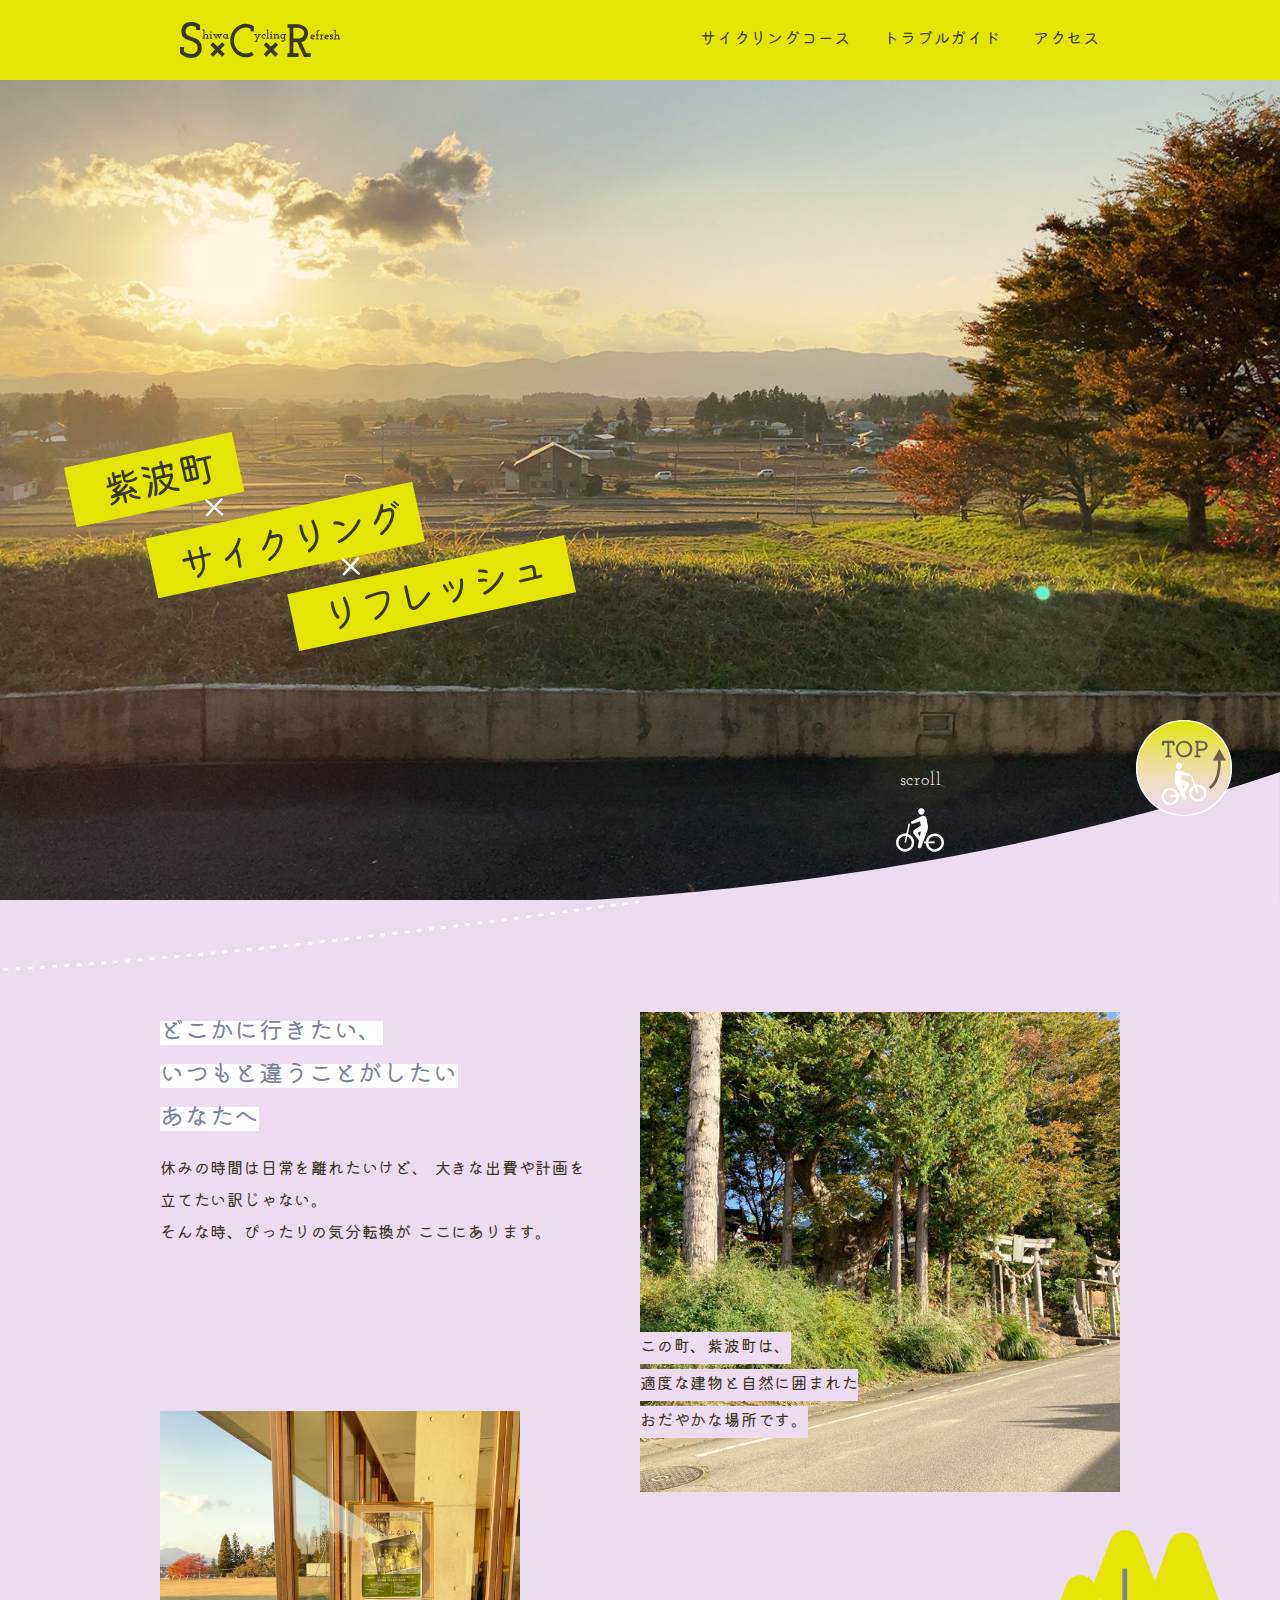
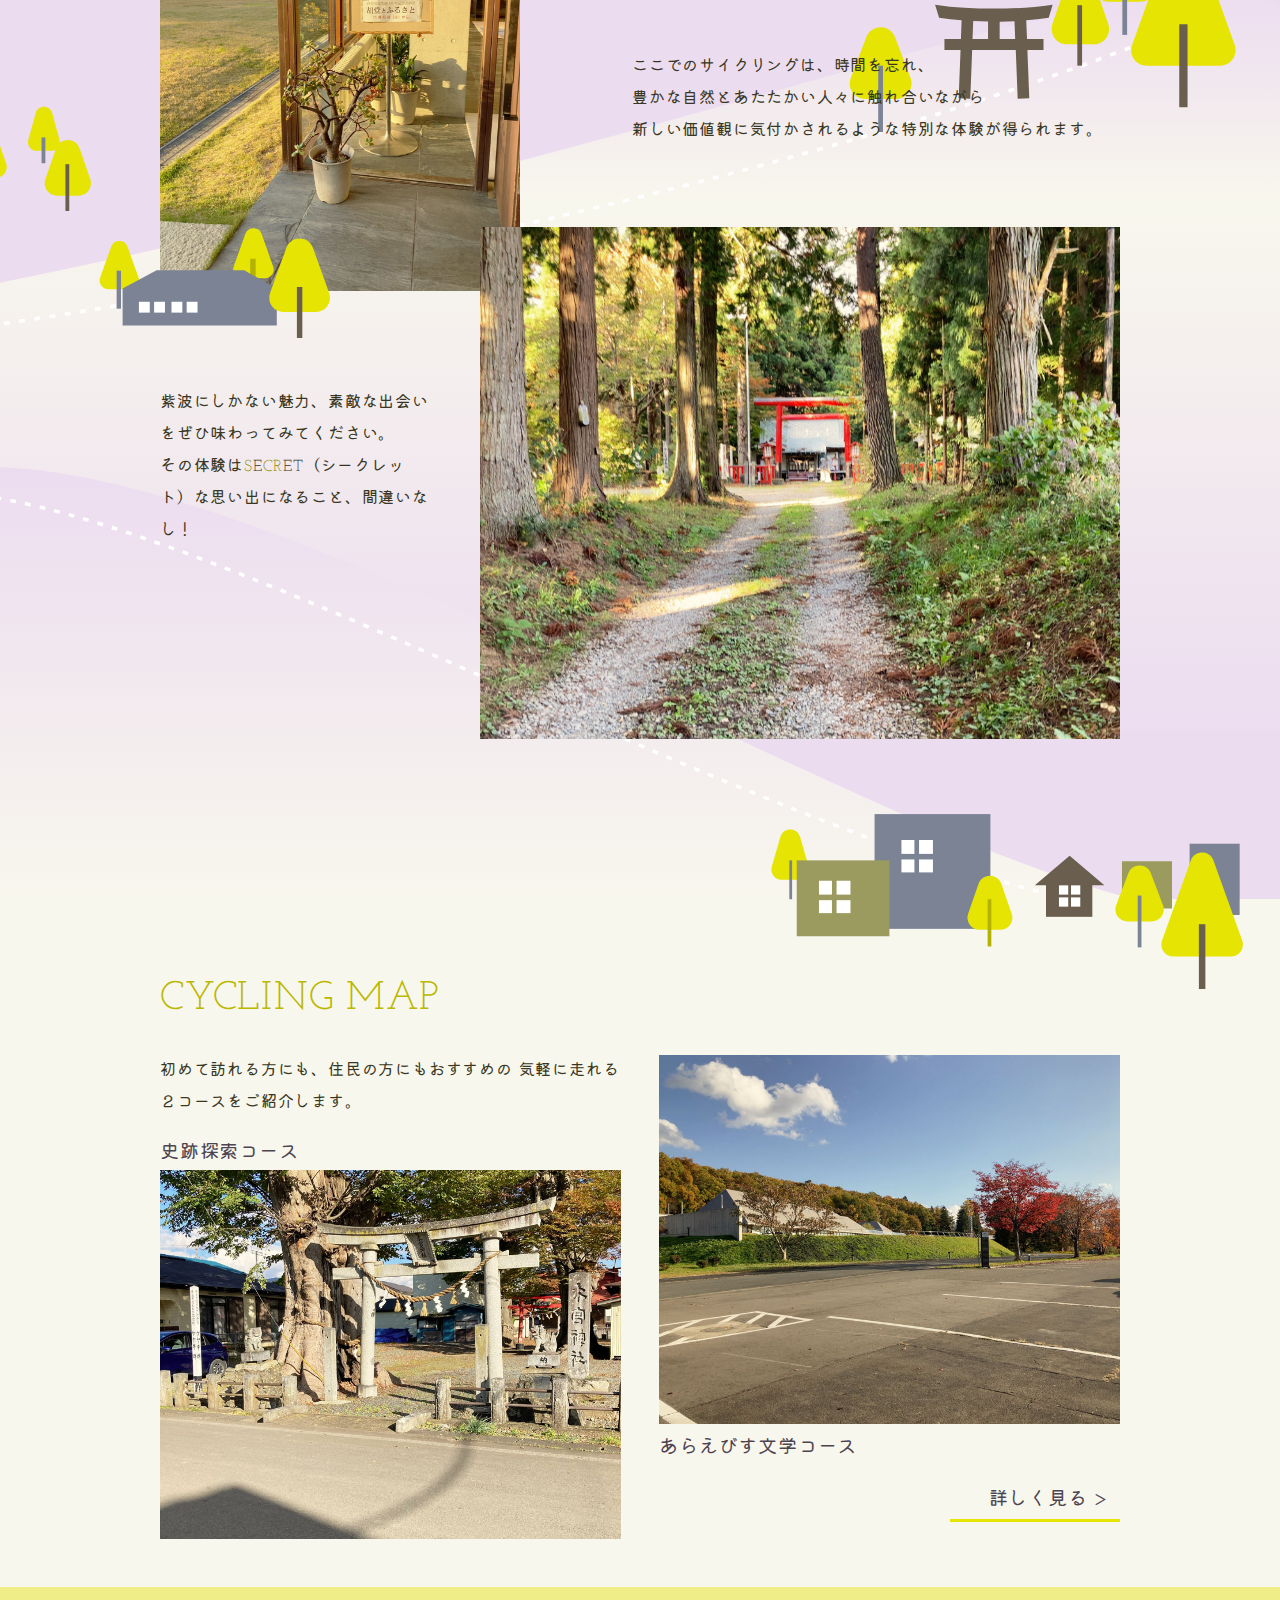
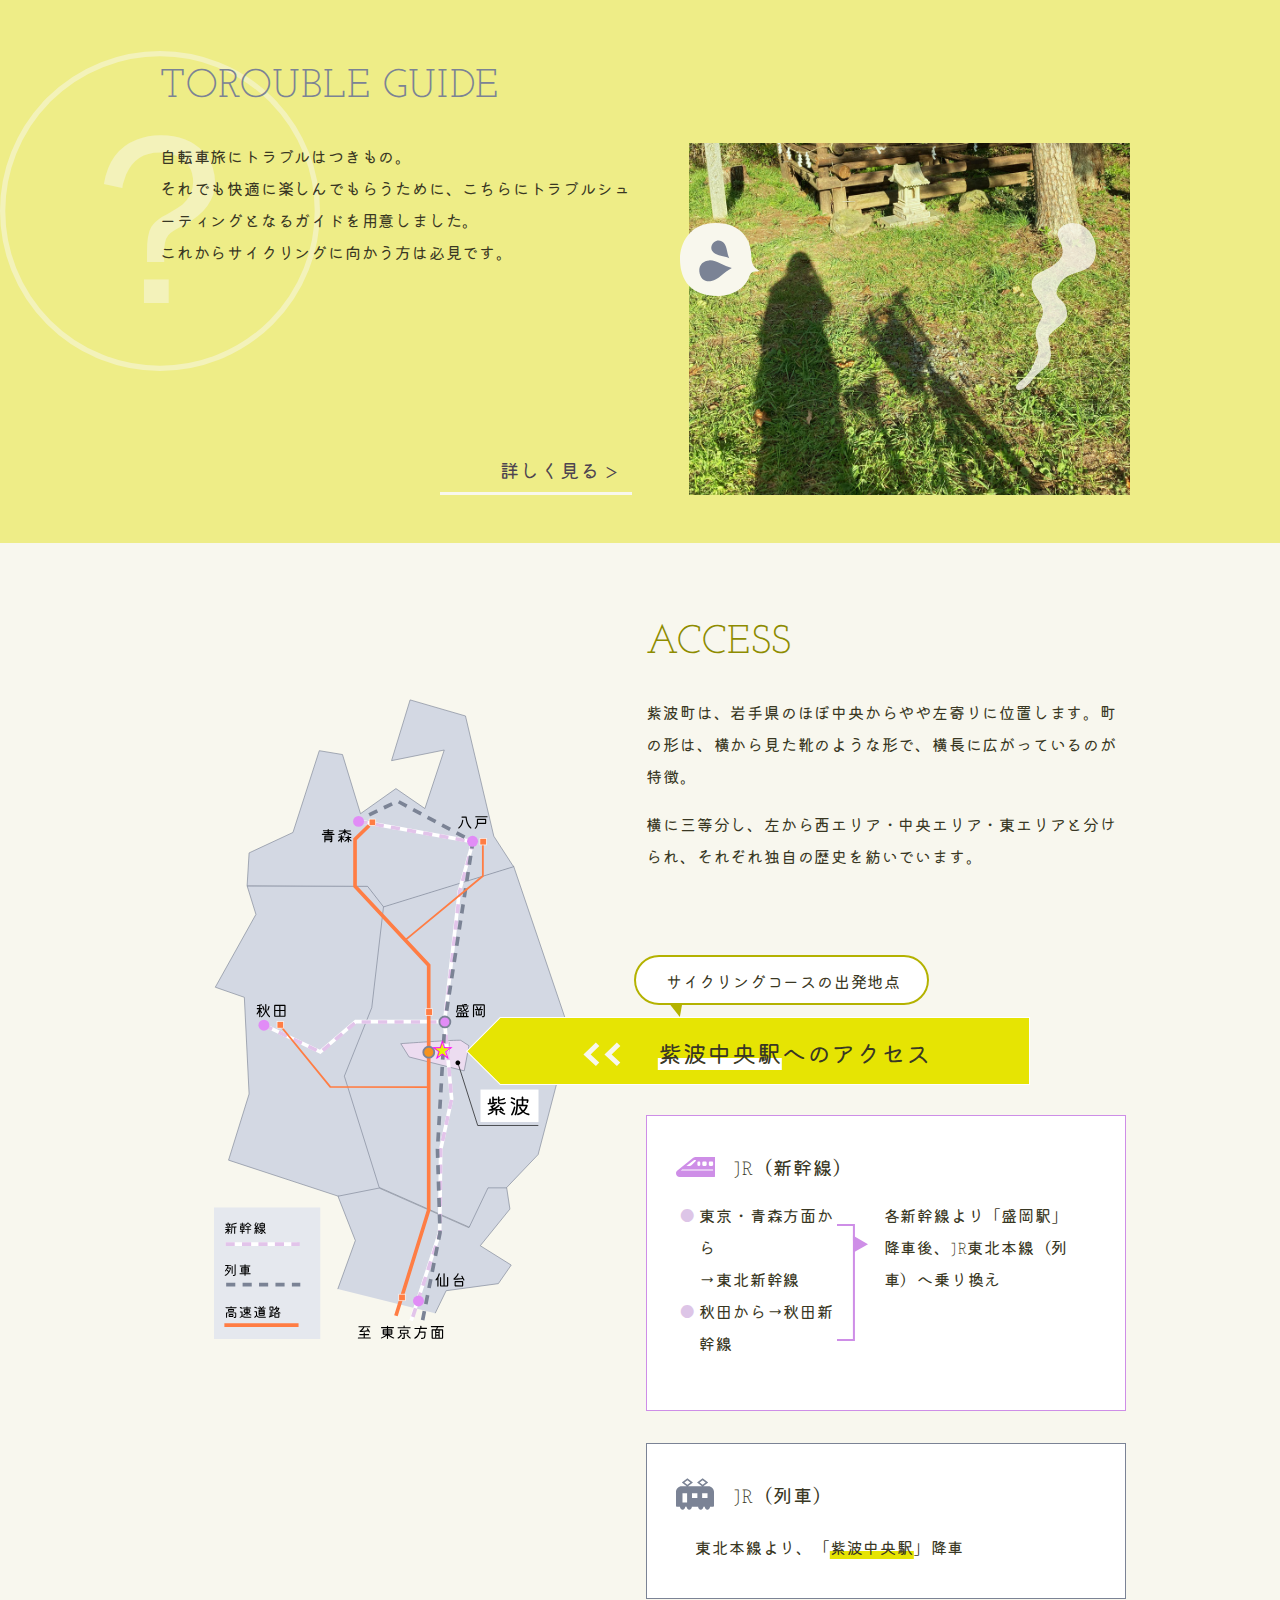
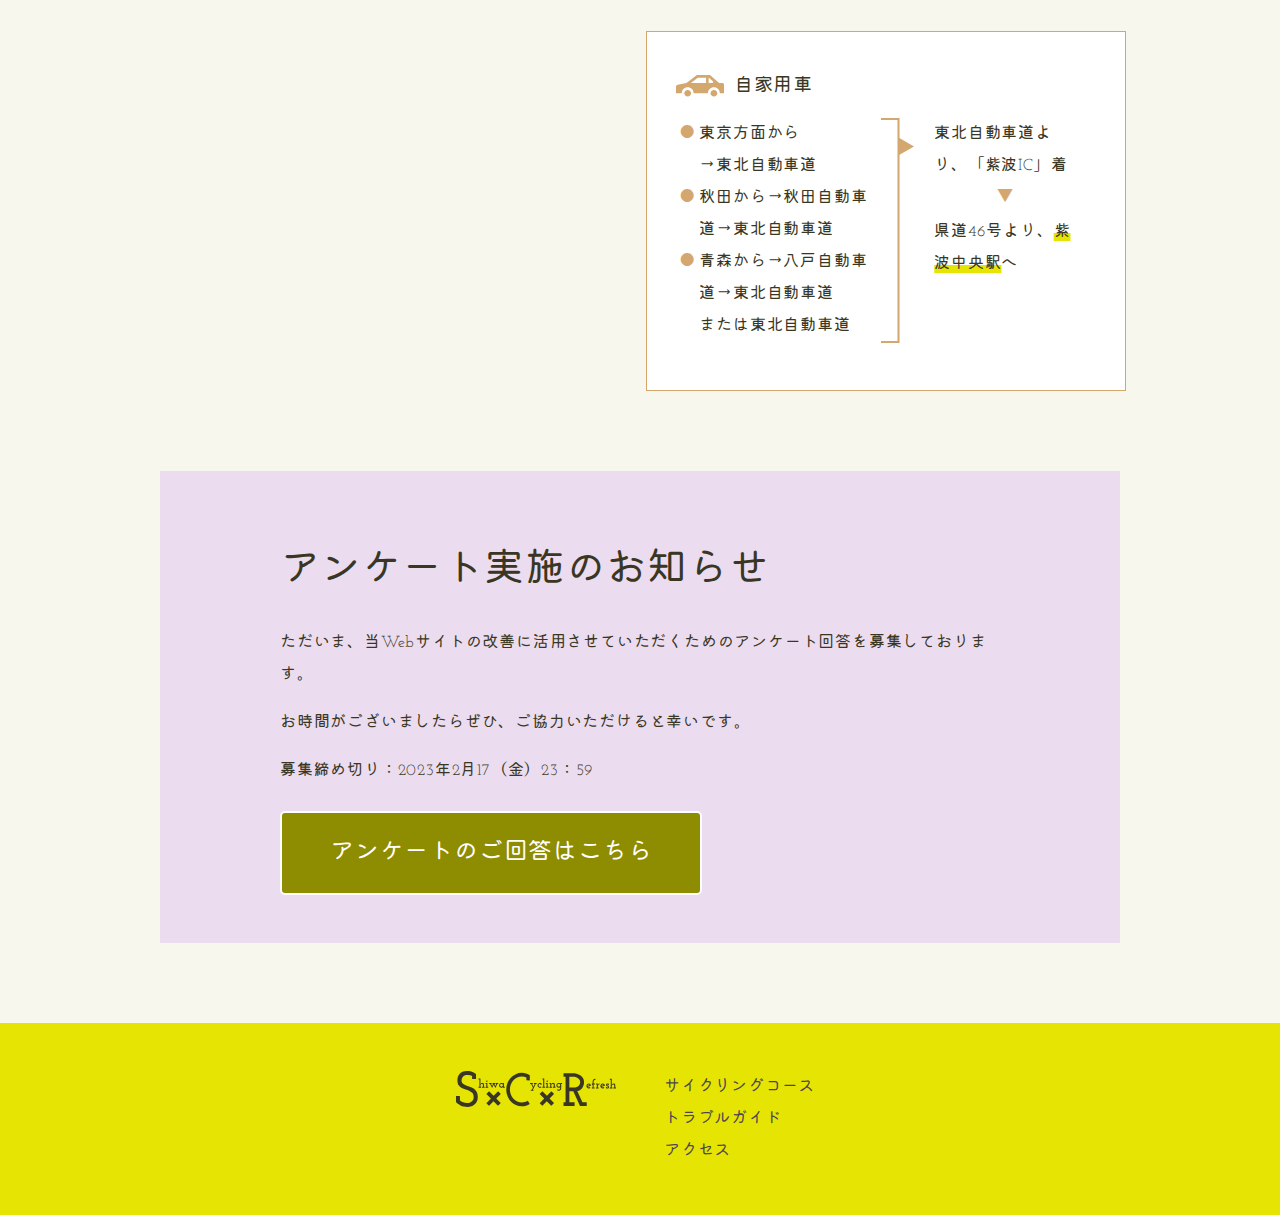
==== commit 00932b6e: "SCR Ver.2.0アップロード" ====
--- a/index.html
+++ b/index.html
@@ -81,17 +81,17 @@
                 <div class="siseki-B">
                     <p>初めて訪れる方にも、住民の方にもおすすめの
                         気軽に走れる２コースをご紹介します。</p>
-                    <p class="C-name">史跡探索コース</p>
-                    <a href="Cmap.html#siseki">
+                    <a class="Scourse-B" href="Cmap.html#siseki">
+                        <p class="C-name">史跡探索コース</p>
                         <img src="img/siseki/kinomiya.jpg" alt="史跡探索コースのサムネイル">
                     </a>
                 </div>
                 <div class="bungaku-B">
                     <div class="SP-rb">
-                        <a href="Cmap.html#bungaku">
+                        <a class="Bcourse-B" href="Cmap.html#bungaku">
                             <img src="img/bungaku/kodo5.jpg" alt="あらえびす文学コースのサムネイル">
+                            <p class="C-name">あらえびす文学コース</p>
                         </a>
-                        <p class="C-name">あらえびす文学コース</p>
                     </div>
                     <div class="right-text">
                         <a class="link-B" href="Cmap.html#">詳しく見る</a><!-- アンカーid入れる -->
@@ -166,6 +166,15 @@
             </div>
             <iframe src="https://www.google.com/maps/embed?pb=!1m18!1m12!1m3!1d6417.20363675643!2d141.1539947571404!3d39.55532530599625!2m3!1f0!2f0!3f0!3m2!1i1024!2i768!4f13.1!3m3!1m2!1s0x5f8585fd3c3d12c3%3A0xb00ea1a8a06ec90e!2z57Sr5rOi5Lit5aSu6aeF!5e0!3m2!1sja!2sjp!4v1674022878806!5m2!1sja!2sjp" style="border:0;" allowfullscreen="" loading="lazy" referrerpolicy="no-referrer-when-downgrade"></iframe>
         </section>
+        <section class="anke">
+            <div class="ank">
+                <h2>アンケート実施のお知らせ</h2>
+                <p>ただいま、当Webサイトの改善に活用させていただくためのアンケート回答を募集しております。</p>
+                <p>お時間がございましたらぜひ、ご協力いただけると幸いです。</p>
+                <p>募集締め切り：2023年2月17（金）23：59</p>
+                <a class="sq-B" href="https://forms.gle/9CREQVbGhnV5rLzz6" target="_blank">アンケートのご回答はこちら</a>
+            </div>
+        </section>
     </main>
 
     <footer>
--- a/css/main.css
+++ b/css/main.css
@@ -31,6 +31,14 @@
   width: 60em;
   margin: 0 auto;
 }
+section.anke {
+  background-color: #ECDCF0;
+  margin-bottom: 5em;
+}
+div.ank {
+  margin: 0 auto;
+  width: 45em;
+}
 article:not(.siseki-C, .bungaku-C) {
   background-color: #fff;
   width: 65em;
@@ -69,6 +77,9 @@
 p:not(:last-of-type, .tips, .number) {
   margin-bottom: 1em;
 }
+p.C-name {
+  font-size: larger;
+}
 
 .top-down {
   margin-top: 3em;
@@ -98,11 +109,11 @@
   text-align: right;
 }
 
-a:not(.scroll-b .link-B, .Scolor2, .Bcolor, .under-link, .select-link) {
+a:not(.scroll-b .link-B, .Scolor2, .Bcolor, .under-link, .select-link, .sq-B) {
   color: #4D4450;
   transition-duration: .2s;
 }
-a:not(.scroll-b .link-B, .Scolor2, .Bcolor, .under-link, .select-link):hover {
+a:not(.scroll-b .link-B, .Scolor2, .Bcolor, .under-link, .select-link, .sq-B):hover {
   color: #8e8c00;
   transition-duration: .2s;
 }
@@ -152,6 +163,74 @@
 }
 #ac-B {
   cursor: pointer;
+}
+.SP-rb {
+  position: relative;
+}
+a.Scourse-B {
+  position: relative;
+  transition-duration: .3s;
+}
+a.Scourse-B::before, a.Bcourse-B::before {
+  border: solid 2px;
+  display: block;
+  content: '';
+  position: absolute; 
+  z-index: 5;
+  transition-duration: .3s;
+  opacity: 0;
+  width: 100%;
+  top: 2em;
+}
+a.Scourse-B::before {
+  background-color: #8e8c00;
+  border-color:  #E6E403;
+  height: calc(100% - 1.5em);
+}
+a.Bcourse-B::before {
+  background-color: #4D4450;
+  border-color: #CE8EE7;
+  top: 0;
+  height: calc(100% - 2.5em);
+}
+a.Scourse-B:hover:before, a.Bcourse-B:hover:before {
+  opacity: 0.5;
+}
+a.Scourse-B::after, a.Bcourse-B::after {
+  content: '';
+  background-image: url(../img/top/cycling.svg);
+  background-repeat: no-repeat;
+  background-size: auto;
+  width: 5em;
+  height: 5em;
+  font-size: x-large;
+  display: block;
+  position: absolute; 
+  transform: scale(-1,1);
+  top: 50%;
+  left: 40%;
+  z-index: 7;
+  opacity: 0;
+  transition-duration: .3s;
+}
+a.Scourse-B:hover::after, a.Bcourse-B:hover::after {
+  opacity: 1;
+  transition-duration: .3s;
+}
+a.sq-B {
+  font-size: x-large;
+  display: inline-block;
+  border: #fff solid 2px;
+  background-color: #8e8c00;
+  color: #fff;
+  padding: 1em 2em;
+  margin-top: 1em;
+  transition-duration: .3s;
+  border-radius: 5px;
+}
+a.sq-B:hover {
+  background-color: #bbb800;
+  transition-duration: .3s;
 }
 
 .Scolor {
@@ -444,27 +523,35 @@
 }
 
 section.C-map {
+  height: auto;
   position: relative;
 }
 .C-map h2 {
   color: #bbb800;
 }
 .C-map .container {
+  height: auto;
   justify-content: space-between;
 }
-
 .siseki-B {
   width: 48%;
 }
-.siseki-B img {
-  width: 100%;
-}
-
+.siseki-B img, .siseki-B img {
+  width: 100%;
+  height: 70%;
+  object-fit: cover;
+}
+.siseki-B p.C-name {
+  margin-top: 1em;
+}
 .bungaku-B {
   width: 48%;
 }
 .bungaku-B img {
   width: 100%;
+}
+.bungaku-B p.C-name {
+  margin-top: 0.5em;
 }
 
 section.T-guide {
@@ -527,9 +614,7 @@
 .Tg-img img {
   width: 100%;
 }
-p.C-name {
-  font-size: larger;
-}
+
 
 section.access {
   position: relative;
@@ -1142,8 +1227,17 @@
 
 @media screen and (max-width: 959px) {
 	/* 959px以下に適用されるCSS（タブレット用） */
-  section:not(.wid, .access), .wid-cont {
+  section:not(.wid, .access, .anke), .wid-cont {
     width: 45em;
+  }
+  section.anke {
+    width: 100%;
+    margin: 0 0 5em;
+  }
+  div.ank {
+    margin: 0 0 5em;
+    width: 100vw;
+    padding: 0 2em;
   }
   article:not(.siseki-C, .bungaku-C) {
     width: 45em;
@@ -1482,11 +1576,14 @@
 
   .index div {
     width: 100%;
-    padding: 1em 2em;
+    padding: 2em 2em 1em;
+  }
+  .index li {
+    font-size: medium;
   }
   article.attention, article.prepare, article.shops{
     width: 100%;
-    margin: 0 auto;
+    margin: 0 auto 5em;
     padding: 1em 2em;
   }
   article.attention h2, article.prepare h2, article.shops h2 {
@@ -1525,8 +1622,15 @@
     font-size: small;
     margin-top: 1em;
   }
-  .rental-ex {
+  .prepare .rental-ex {
     padding: 0 1em 1em;
+  }
+  .prepare .rental-ex dt {
+    text-align: center;
+    font-size: large;
+  }
+  .shops .rental-ex {
+    padding: 0 1em 1em 2em;
   }
   .rental-ex dt {
     width: auto;
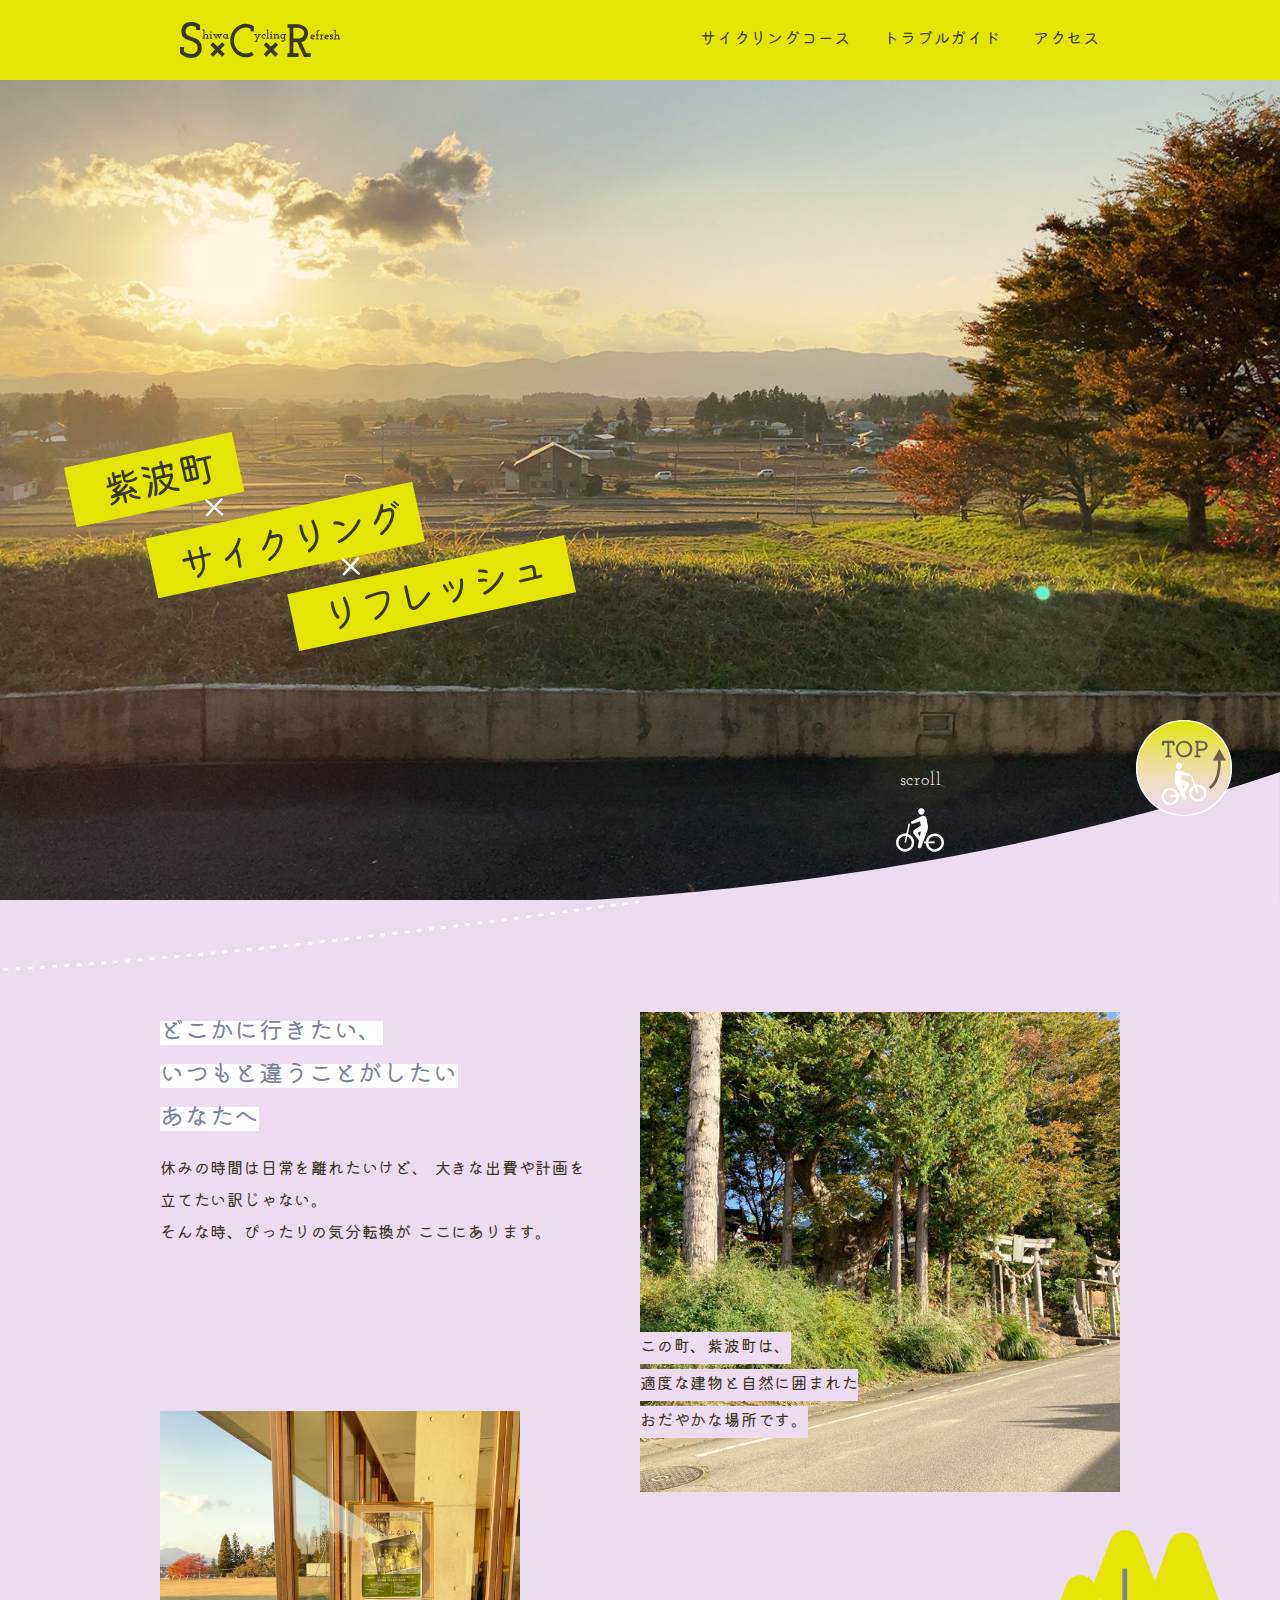
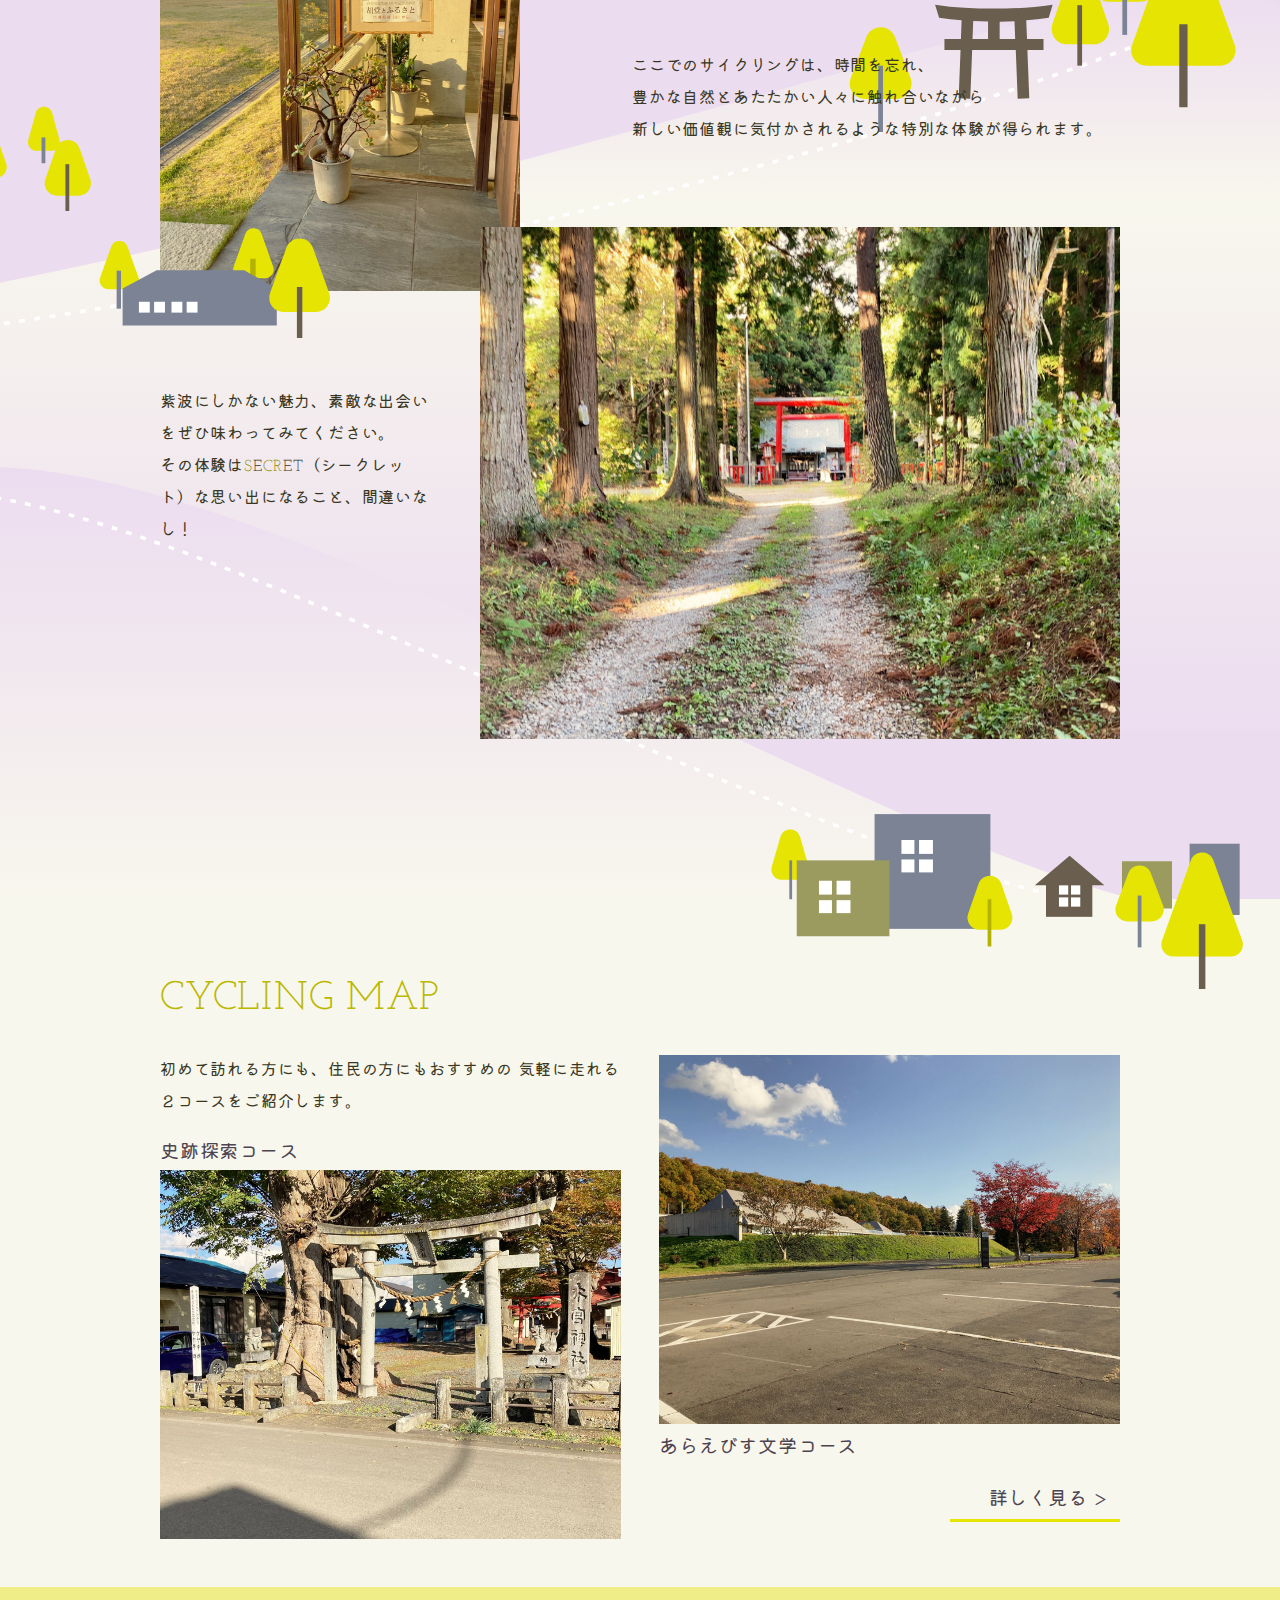
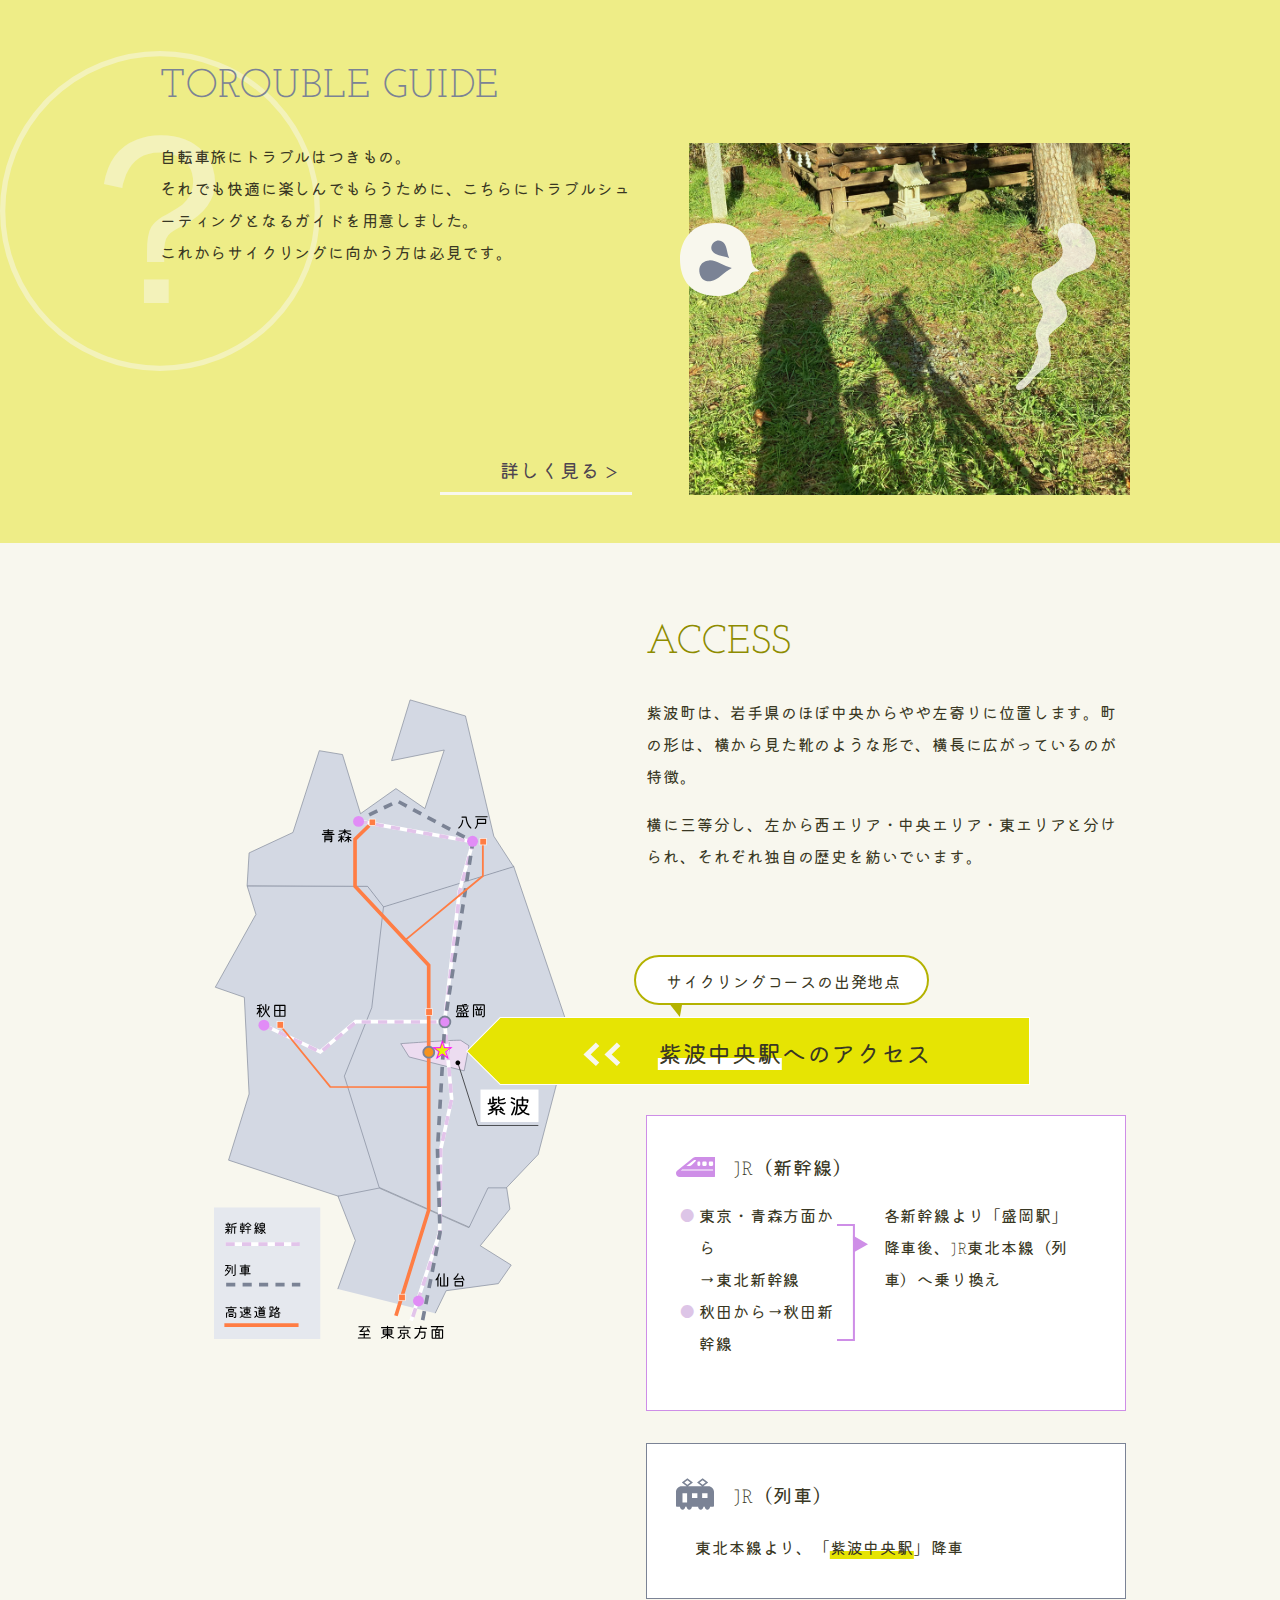
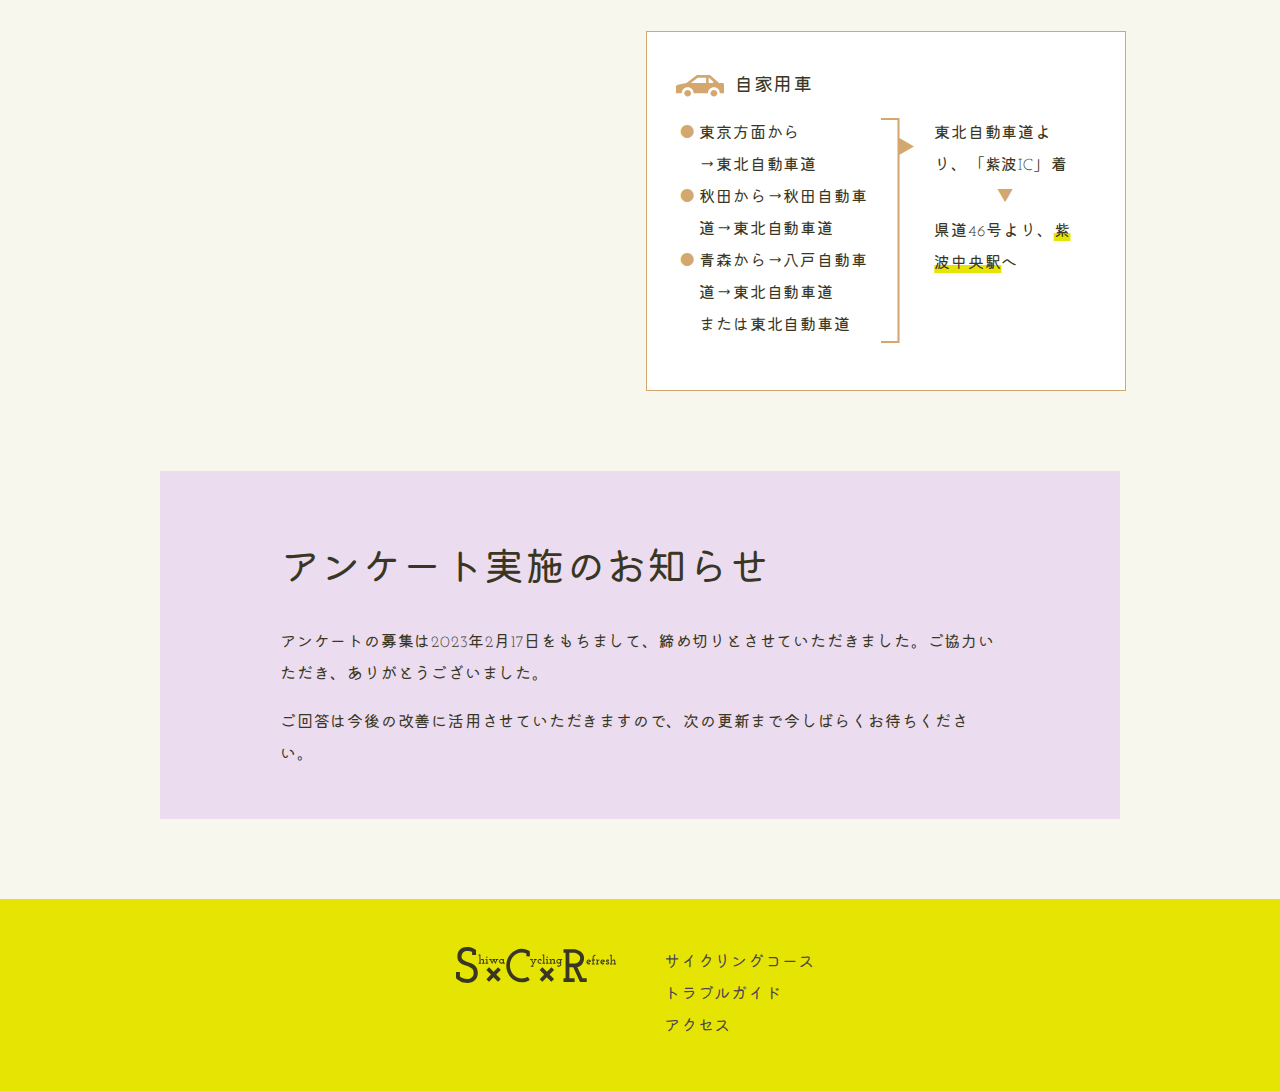
==== commit c68fb4ea: "アンケート締め切り版" ====
--- a/index.html
+++ b/index.html
@@ -169,10 +169,8 @@
         <section class="anke">
             <div class="ank">
                 <h2>アンケート実施のお知らせ</h2>
-                <p>ただいま、当Webサイトの改善に活用させていただくためのアンケート回答を募集しております。</p>
-                <p>お時間がございましたらぜひ、ご協力いただけると幸いです。</p>
-                <p>募集締め切り：2023年2月17（金）23：59</p>
-                <a class="sq-B" href="https://forms.gle/9CREQVbGhnV5rLzz6" target="_blank">アンケートのご回答はこちら</a>
+                <p>アンケートの募集は2023年2月17日をもちまして、締め切りとさせていただきました。ご協力いただき、ありがとうございました。</p>
+                <p>ご回答は今後の改善に活用させていただきますので、次の更新まで今しばらくお待ちください。</p>
             </div>
         </section>
     </main>
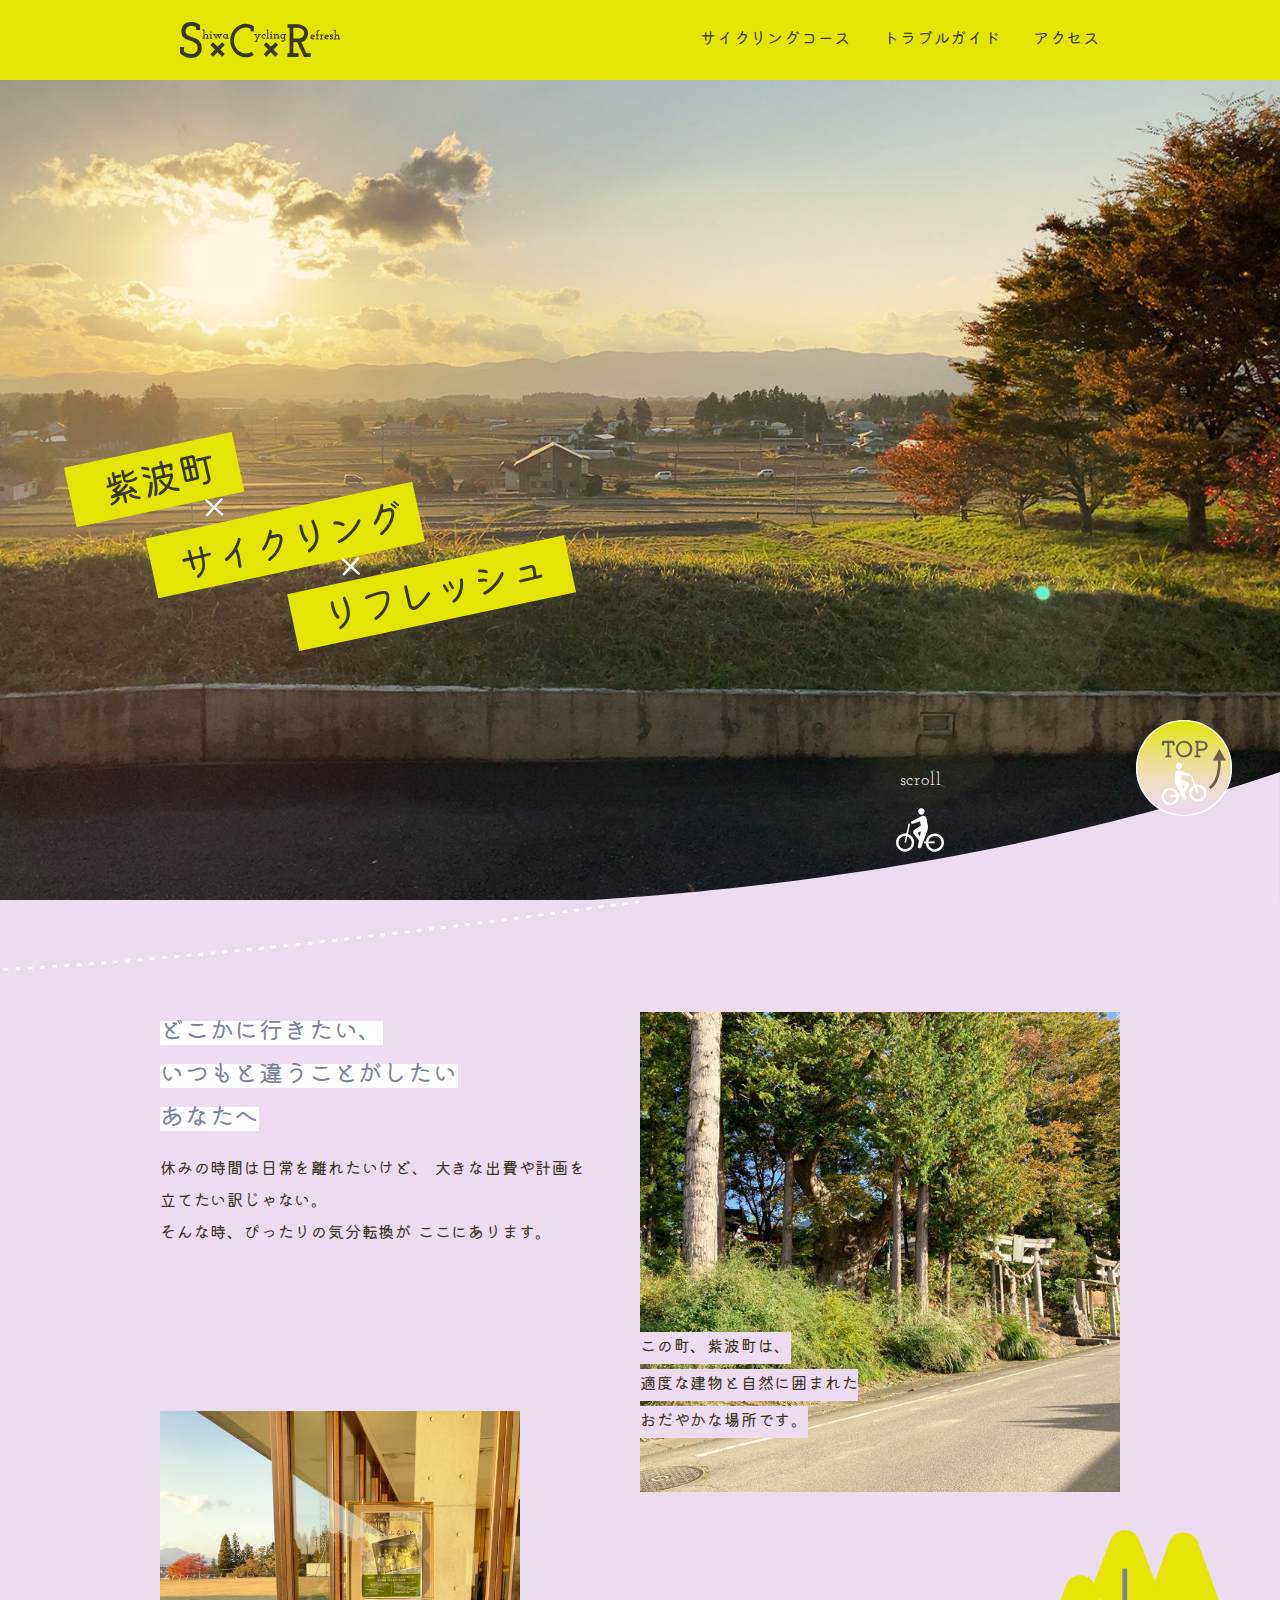
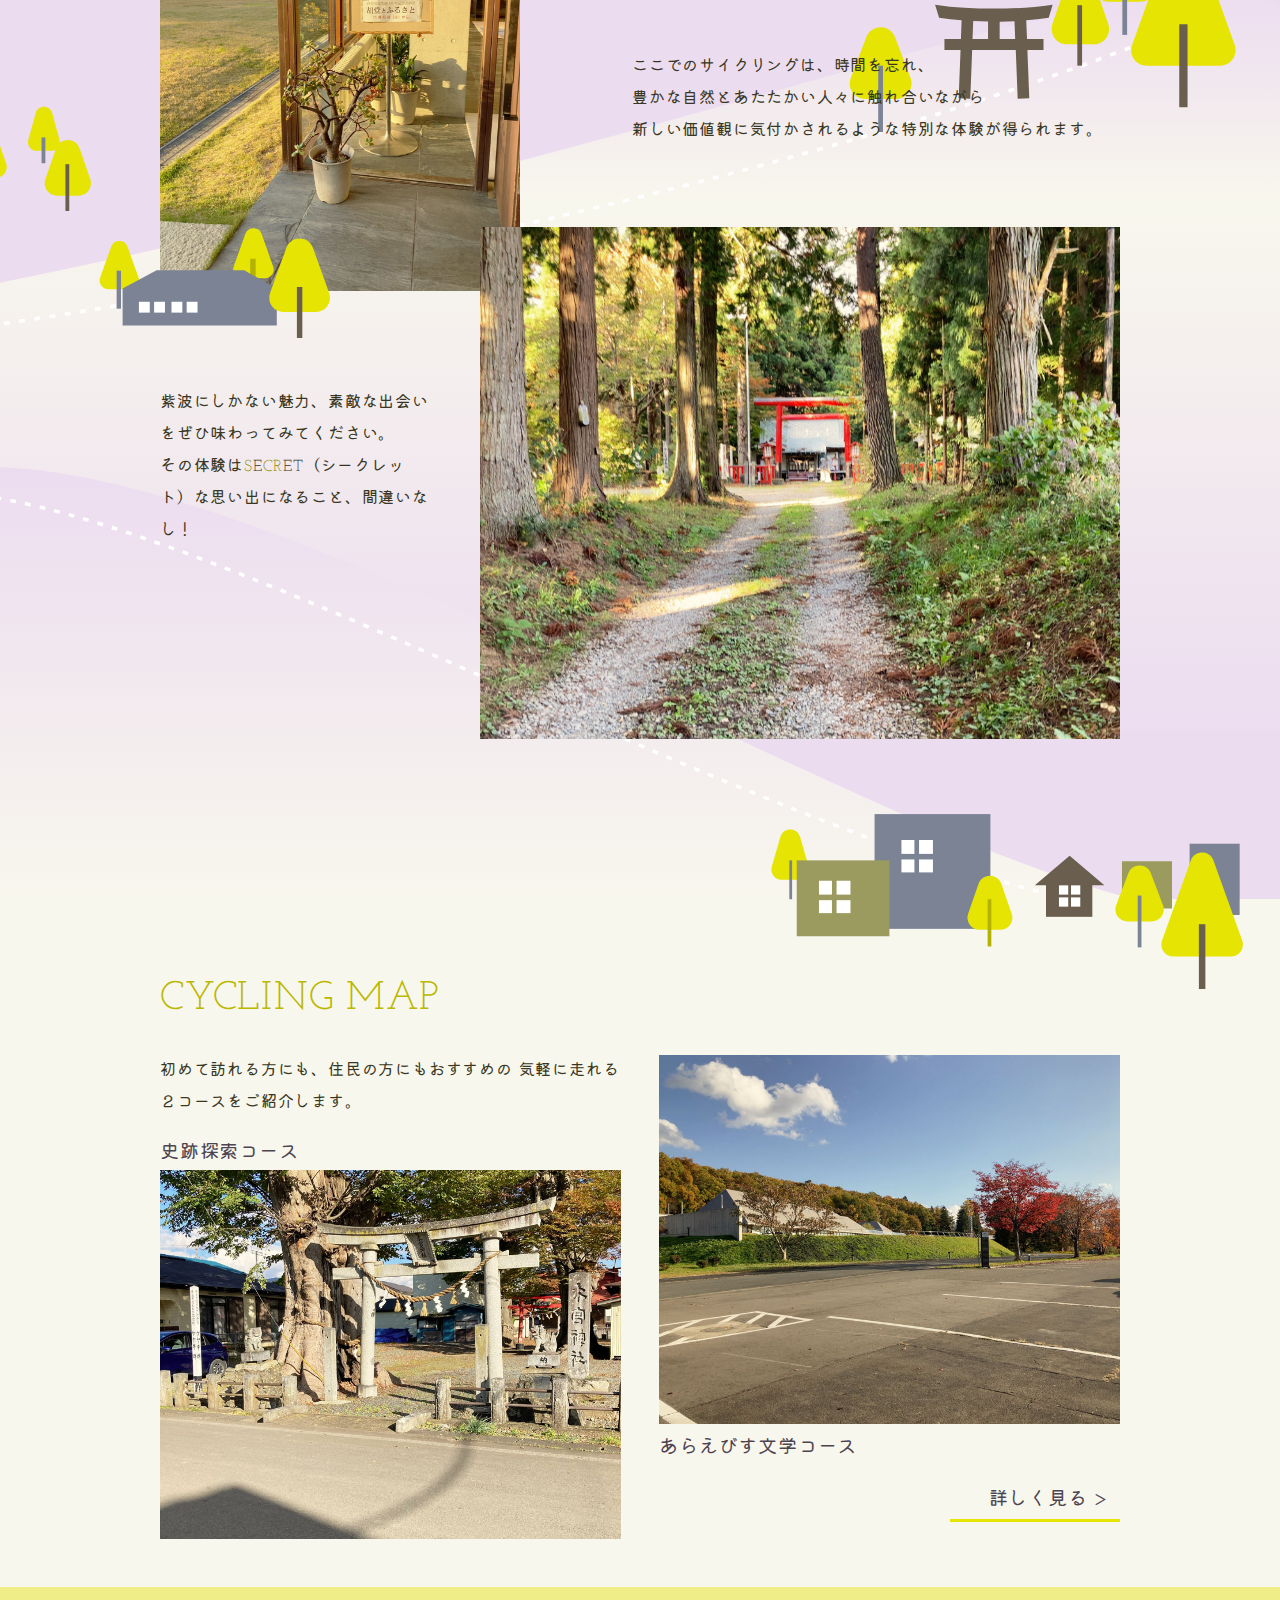
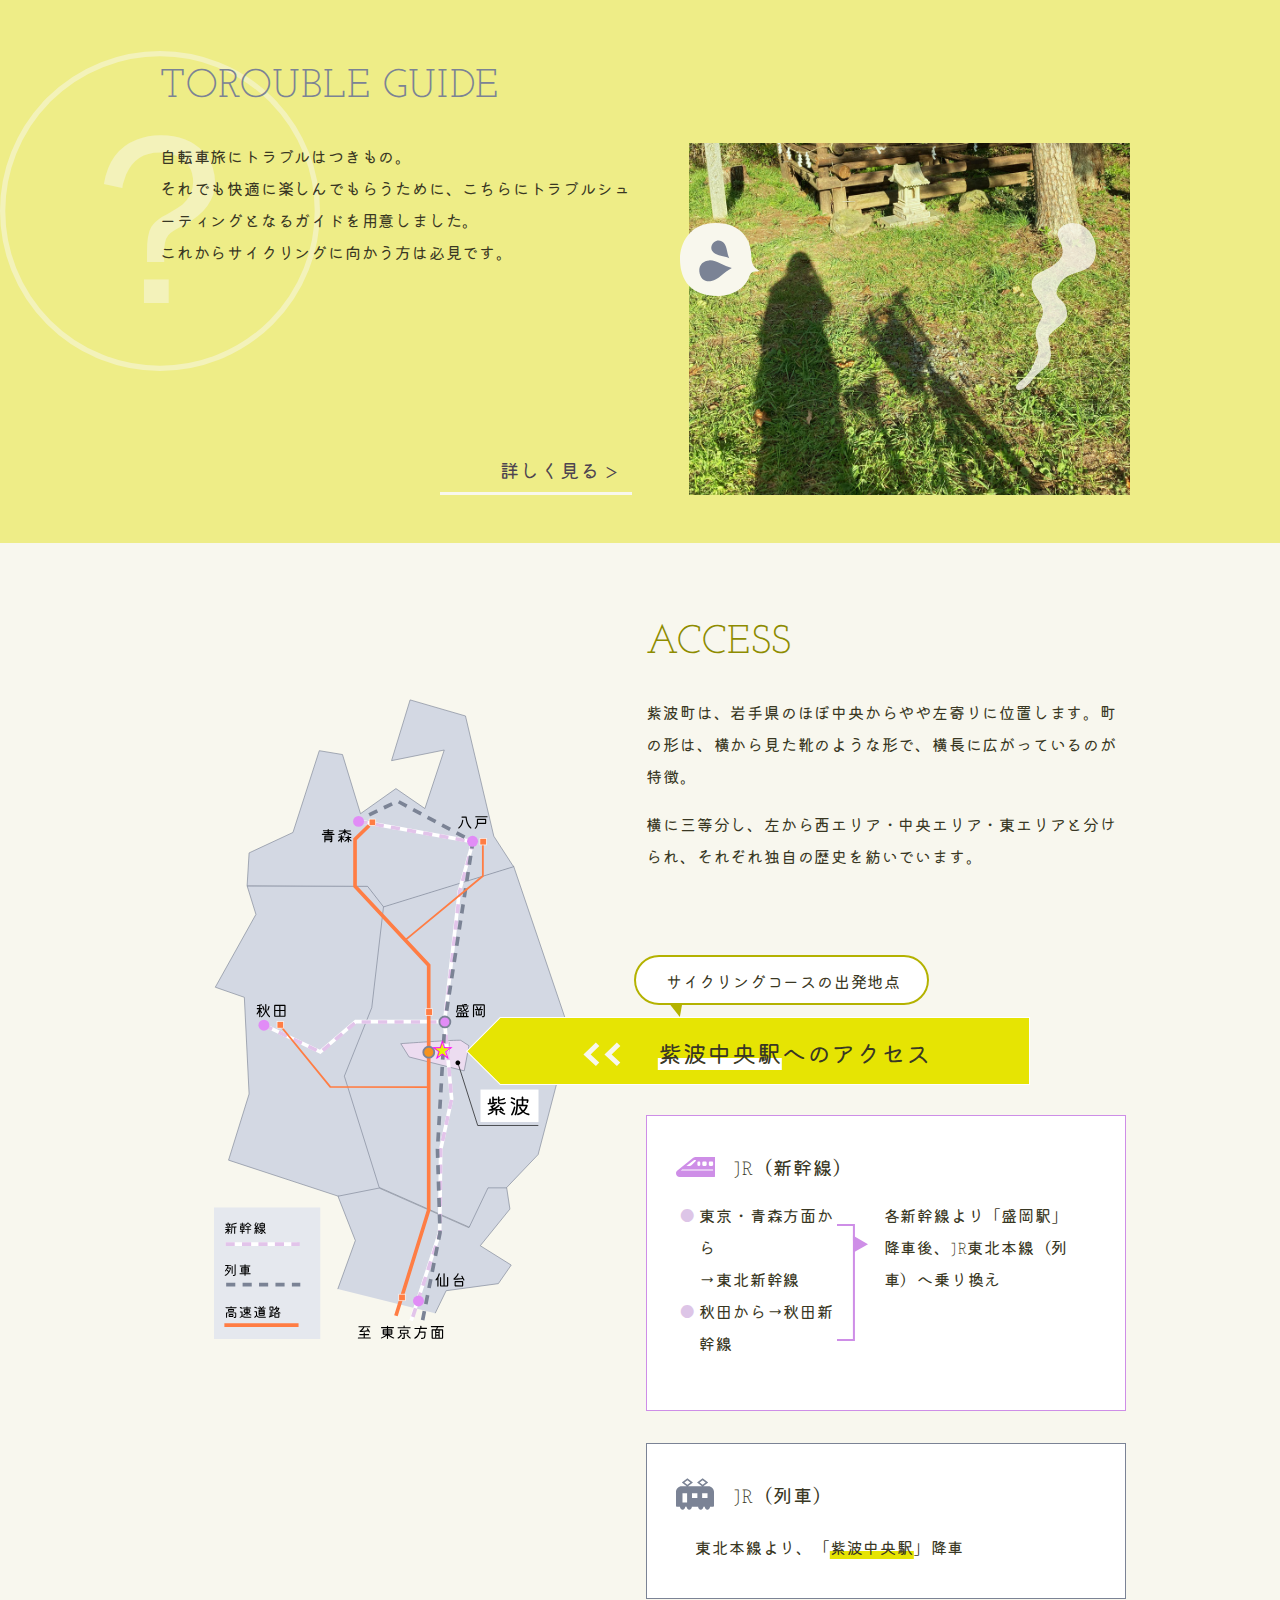
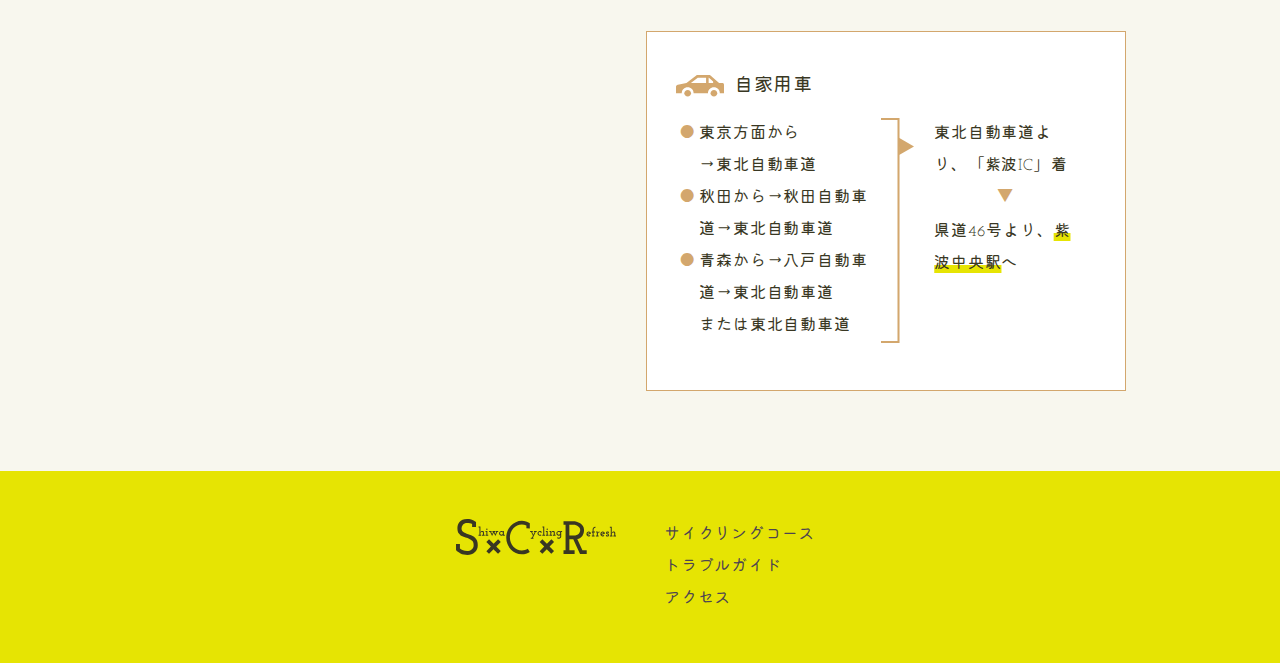
==== commit bfe5582b: "SCR-Ver.2.1アップロード１" ====
--- a/index.html
+++ b/index.html
@@ -166,13 +166,6 @@
             </div>
             <iframe src="https://www.google.com/maps/embed?pb=!1m18!1m12!1m3!1d6417.20363675643!2d141.1539947571404!3d39.55532530599625!2m3!1f0!2f0!3f0!3m2!1i1024!2i768!4f13.1!3m3!1m2!1s0x5f8585fd3c3d12c3%3A0xb00ea1a8a06ec90e!2z57Sr5rOi5Lit5aSu6aeF!5e0!3m2!1sja!2sjp!4v1674022878806!5m2!1sja!2sjp" style="border:0;" allowfullscreen="" loading="lazy" referrerpolicy="no-referrer-when-downgrade"></iframe>
         </section>
-        <section class="anke">
-            <div class="ank">
-                <h2>アンケート実施のお知らせ</h2>
-                <p>アンケートの募集は2023年2月17日をもちまして、締め切りとさせていただきました。ご協力いただき、ありがとうございました。</p>
-                <p>ご回答は今後の改善に活用させていただきますので、次の更新まで今しばらくお待ちください。</p>
-            </div>
-        </section>
     </main>
 
     <footer>
--- a/css/main.css
+++ b/css/main.css
@@ -31,14 +31,7 @@
   width: 60em;
   margin: 0 auto;
 }
-section.anke {
-  background-color: #ECDCF0;
-  margin-bottom: 5em;
-}
-div.ank {
-  margin: 0 auto;
-  width: 45em;
-}
+
 article:not(.siseki-C, .bungaku-C) {
   background-color: #fff;
   width: 65em;
@@ -1225,15 +1218,93 @@
   background-image: url(../img/icon/E-calendar.svg);
 }
 
+@media screen and (min-width: 1500px) {
+  /* デスクトップPC用 */
+  html {
+    font-size: 103%;
+  }
+  p {
+    line-height: 1.8em;
+  }
+
+  ul.nav {
+    font-size: large;
+  }
+  section.concept::before {
+    width: 59%;
+    top: calc(100vh - 17%);
+  }
+
+  a.scroll-b p {
+    font-size: x-large;
+    width: fit-content;
+    margin: 0 auto 0.5em;
+  }
+  .cyclingman {
+    width: 4em;
+  }
+  section.concept::after {
+    top: 145vh;
+    height: 100%;
+    background-image: url(../img/top/mt-high.svg);
+  }
+  div.CC1 {
+    height: fit-content;
+  }
+  .C2::after {
+    z-index: 5;
+    background-repeat: no-repeat;
+    background-size: auto;
+    display: block;
+    content: '';
+    position: relative;
+    background-image: url(../img/top/shrine&tree.svg);
+    width: 30em;
+    height: 15em;
+    right: -15vw;
+    top: -15vh;
+  }
+  .container.C3 {
+    margin-top: 0;
+    top: -30vh;
+  }
+  .C4 p {
+    margin-top: 30vh;
+  }
+  section.C-map::before {
+    width: 100vw;
+    height: 100vh;
+    left: -25vw;
+    top: -60vh;
+  }
+  .T-guide .wid-cont::before {
+    left: 13vw;
+  }
+  .Tg-img::after {
+    left: 33vw;
+  }
+  .access .right-side {
+    right: -27vw;
+  }
+  .acc-map {
+    left: -28vw;
+  }
+  .access iframe {
+    height: 50vh;
+  }
+
+  .G-select .wid-cont::before, 
+  .G-select .wid-cont::after {
+    height: 75%;
+  }
+}
+
 @media screen and (max-width: 959px) {
 	/* 959px以下に適用されるCSS（タブレット用） */
-  section:not(.wid, .access, .anke), .wid-cont {
+  section:not(.wid, .access), .wid-cont {
     width: 45em;
   }
-  section.anke {
-    width: 100%;
-    margin: 0 0 5em;
-  }
+
   div.ank {
     margin: 0 0 5em;
     width: 100vw;
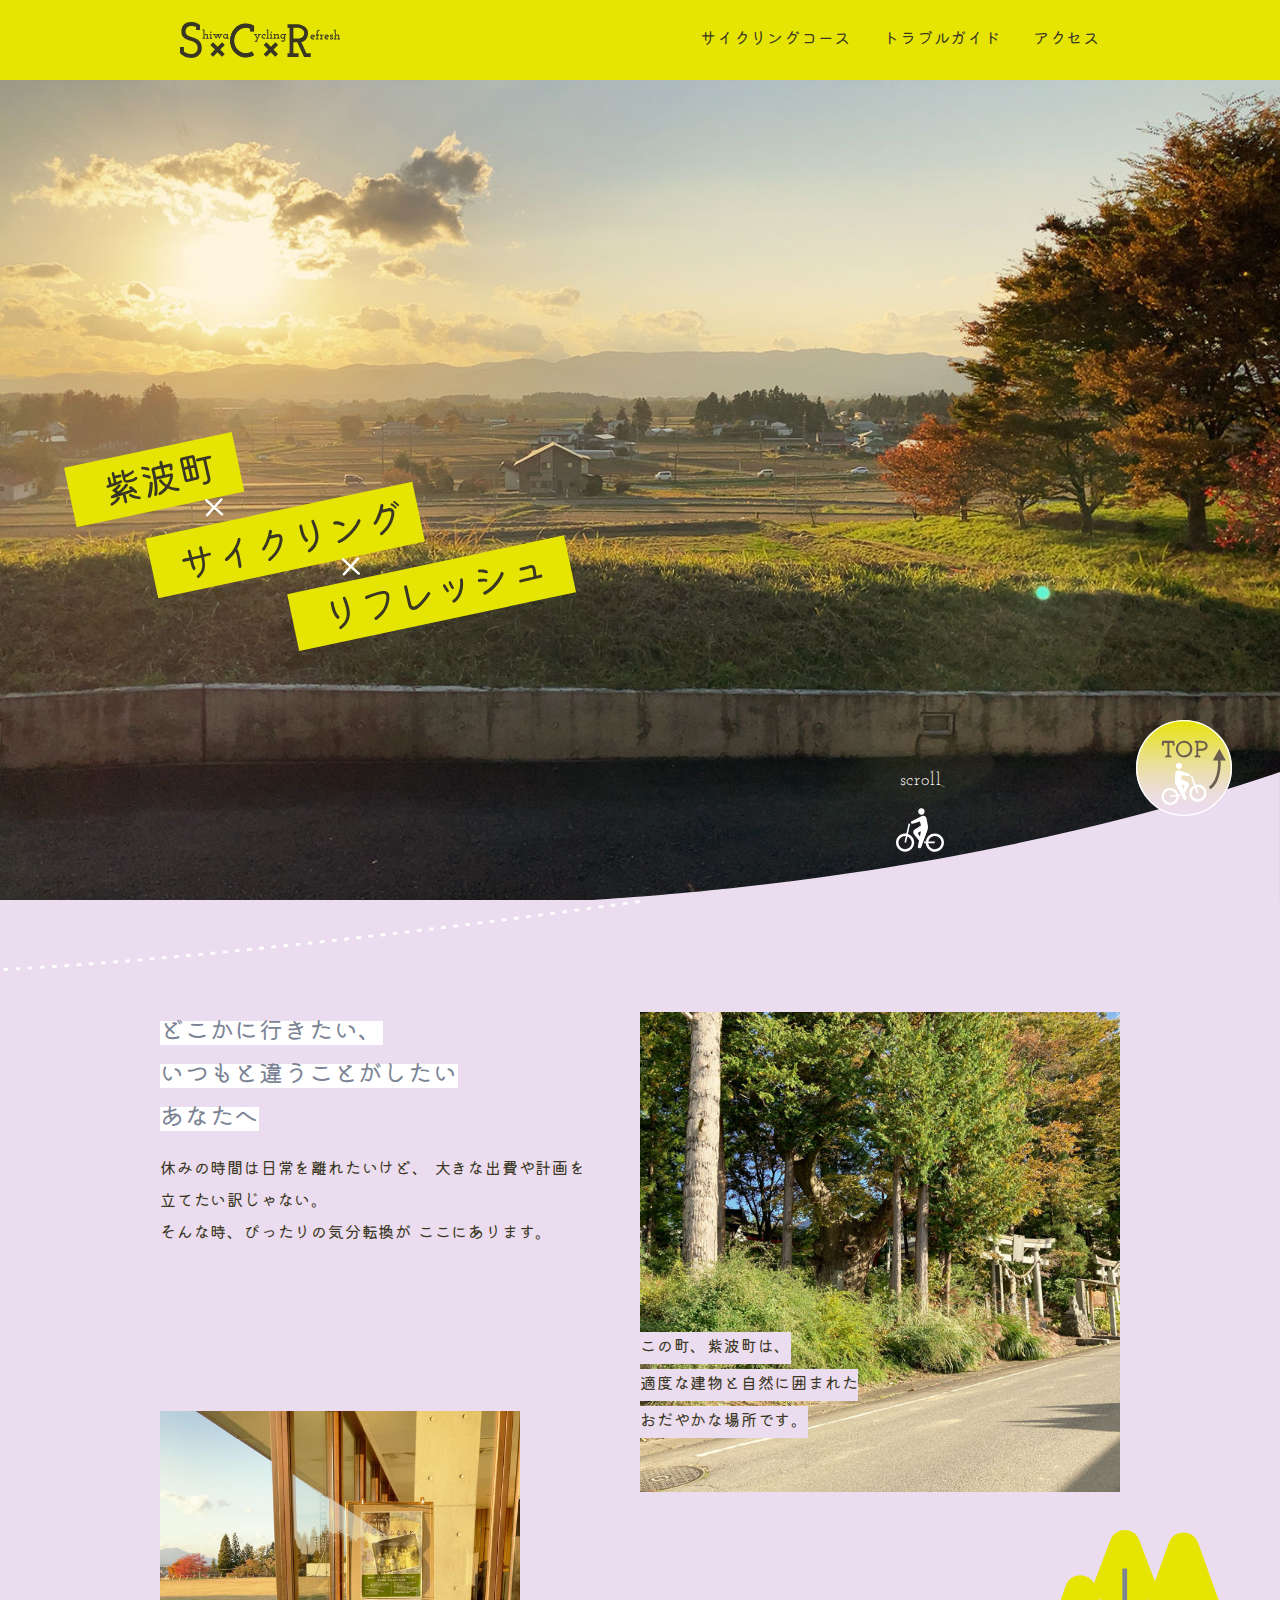
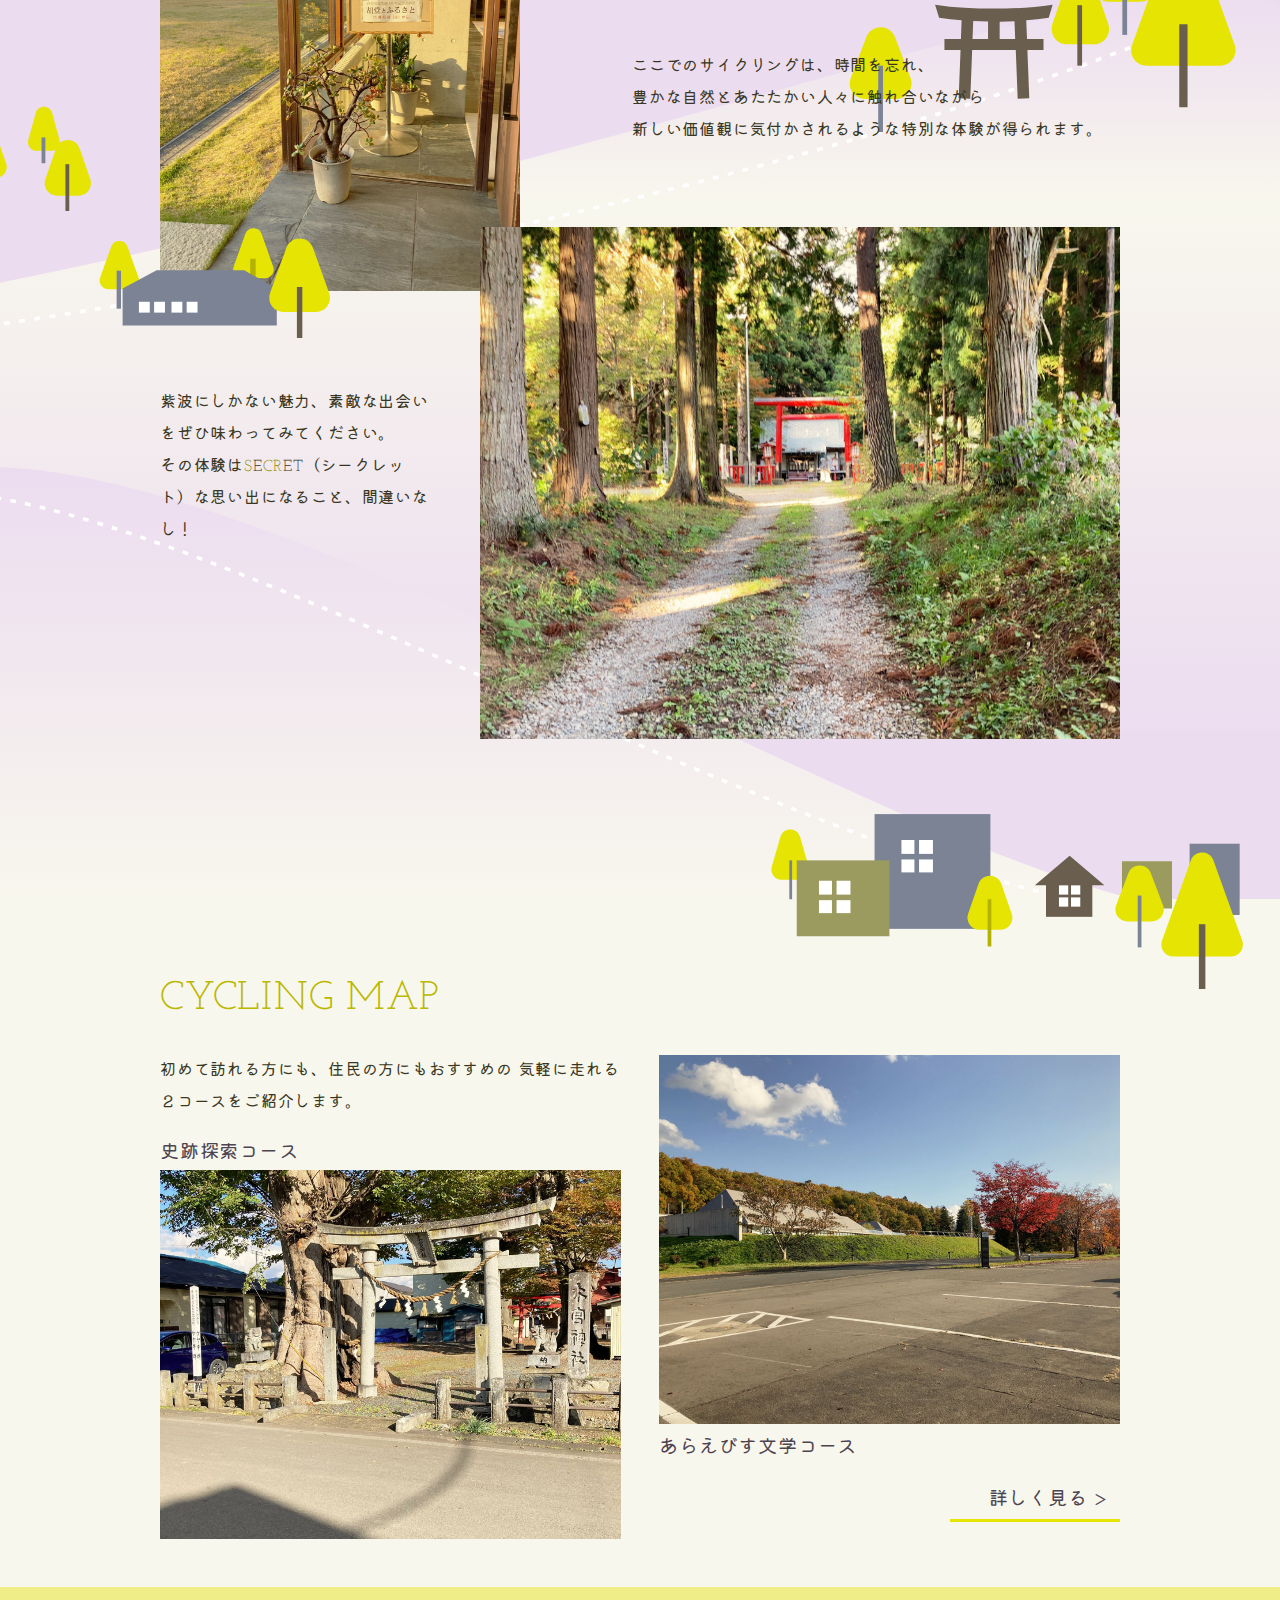
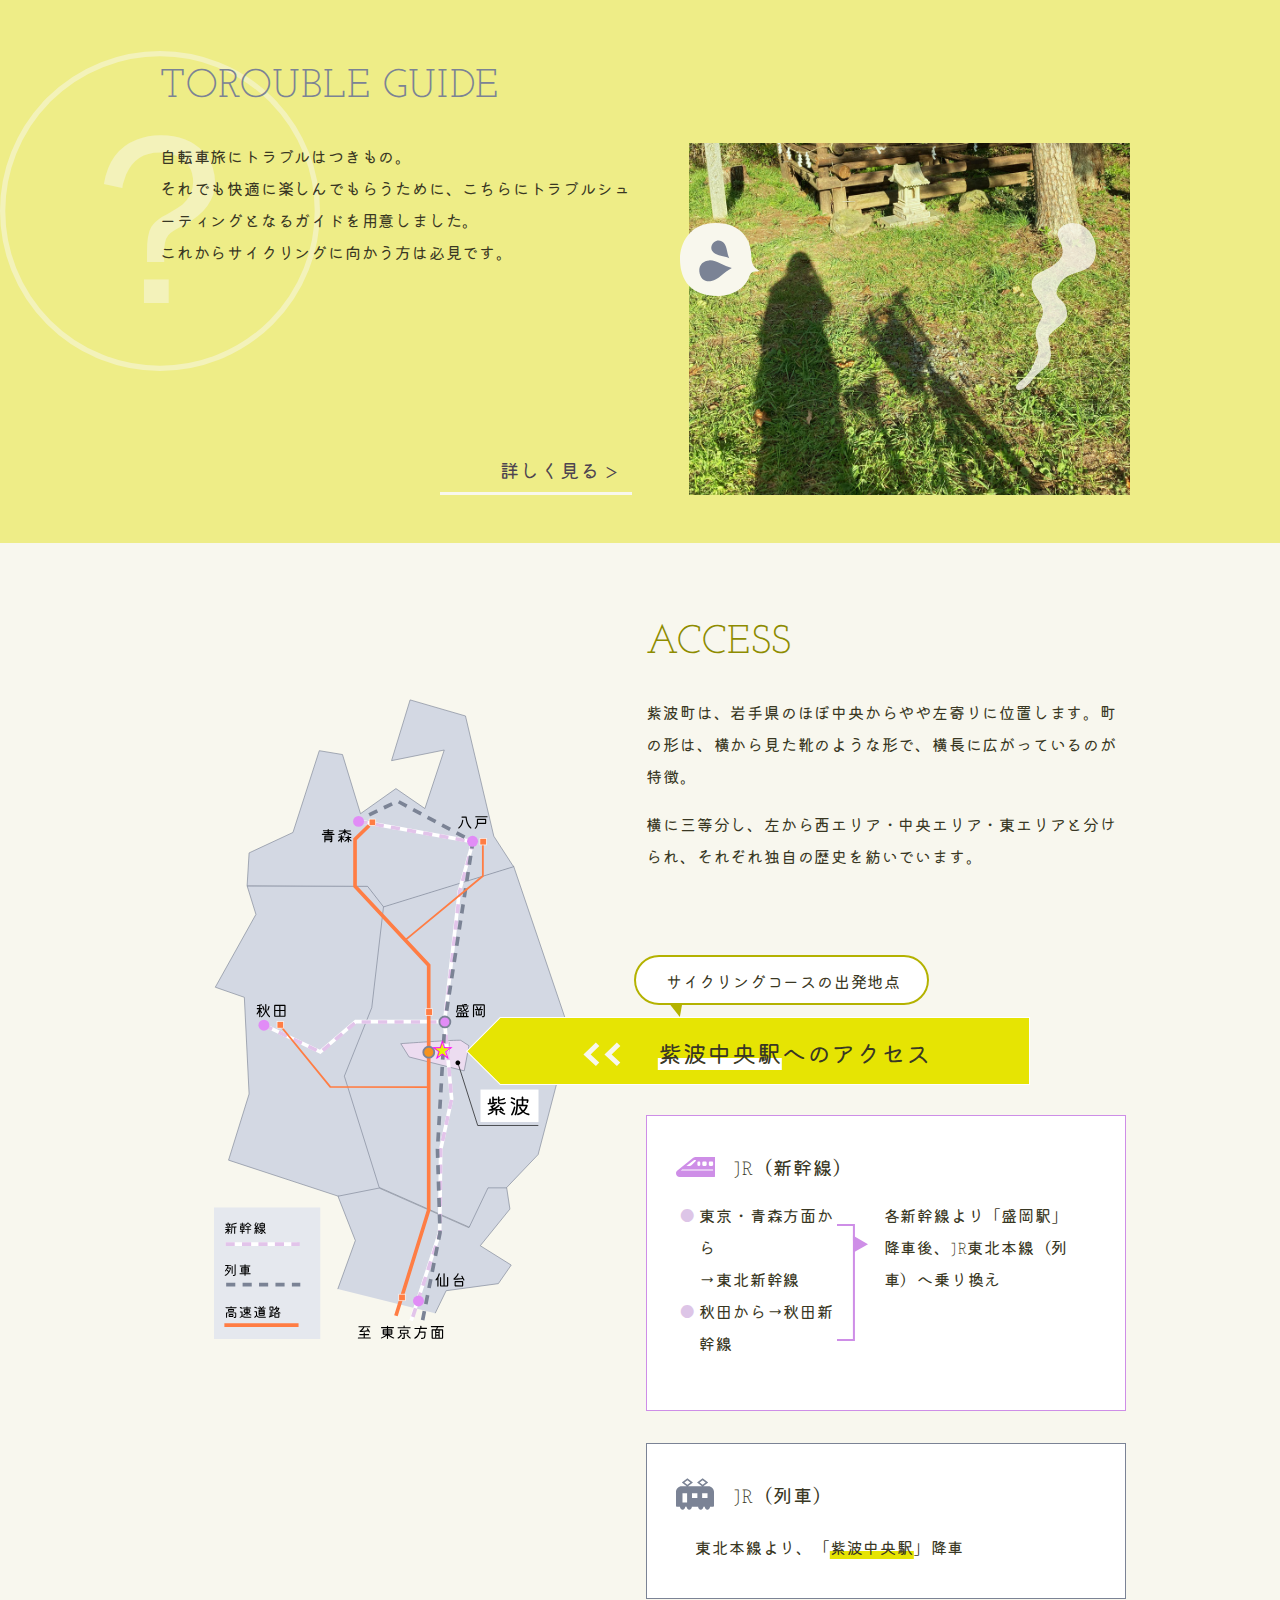
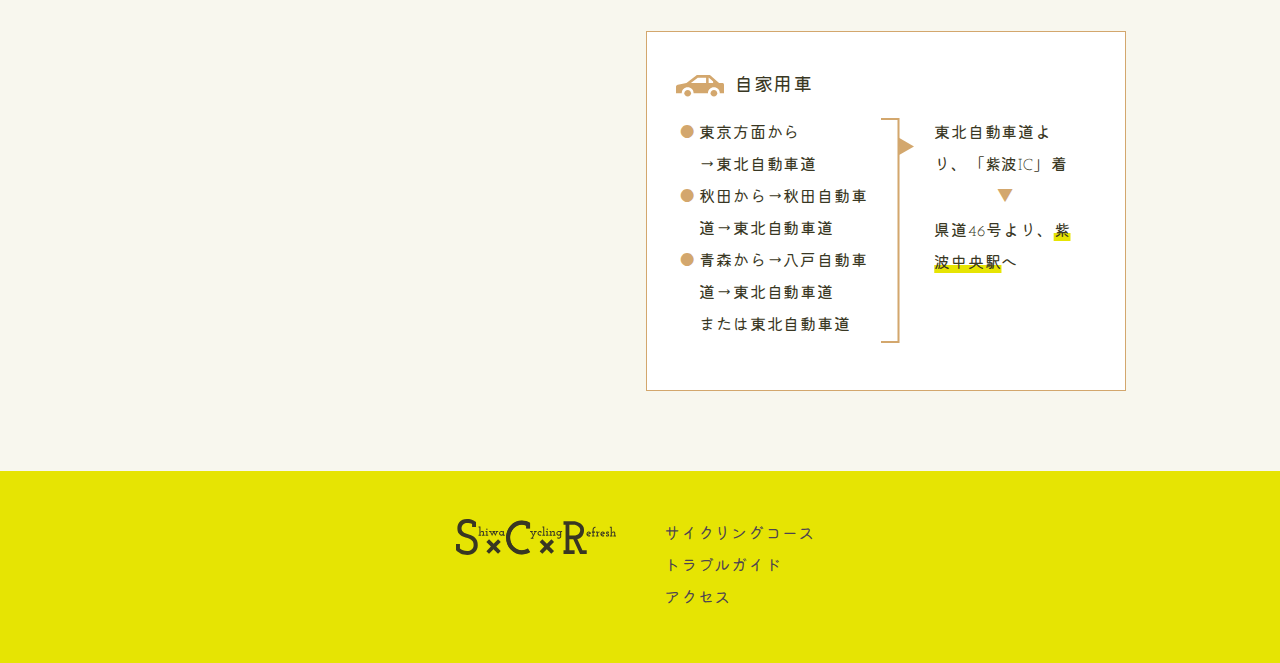
==== commit 2fb65188: "Ver.2.1.5アップロード" ====
--- a/index.html
+++ b/index.html
@@ -10,6 +10,15 @@
     <link href="https://fonts.googleapis.com/css2?family=Josefin+Slab:wght@600&family=Kiwi+Maru:wght@300;400;500&display=swap" rel="stylesheet">
     <title>トップページ｜S&times;C&times;R - 紫波町&times;サイクリング&times;リフレッシュ</title>
 </head>
+<!-- Google tag (gtag.js) -->
+<script async src="https://www.googletagmanager.com/gtag/js?id=G-H7Q51XE55P"></script>
+<script>
+  window.dataLayer = window.dataLayer || [];
+  function gtag(){dataLayer.push(arguments);}
+  gtag('js', new Date());
+
+  gtag('config', 'G-H7Q51XE55P');
+</script>
 <!-- ここまで設定 -->
 <body>
     <header>
--- a/css/main.css
+++ b/css/main.css
@@ -1232,9 +1232,21 @@
   }
   section.concept::before {
     width: 59%;
-    top: calc(100vh - 17%);
-  }
-
+    top: calc(100vh - 18%);
+  }
+
+  a.totop {
+    right: 10vw;
+    top: 85vh;
+  }
+  .overlap {
+    width: 35%;
+    top: 55vh;
+    left: 10vw;
+  }
+  a.scroll-b {
+    left: 75vw;
+  }
   a.scroll-b p {
     font-size: x-large;
     width: fit-content;
@@ -1244,7 +1256,7 @@
     width: 4em;
   }
   section.concept::after {
-    top: 145vh;
+    top: 139vh;
     height: 100%;
     background-image: url(../img/top/mt-high.svg);
   }
@@ -1268,26 +1280,29 @@
     margin-top: 0;
     top: -30vh;
   }
+  .C3 p {
+    margin-top: 35%;
+  }
   .C4 p {
     margin-top: 30vh;
   }
   section.C-map::before {
     width: 100vw;
     height: 100vh;
+    left: -30vw;
+    top: -66vh;
+  }
+  .T-guide .wid-cont::before {
+    left: 20vw;
+  }
+  .Tg-img::after {
+    left: 28vw;
+  }
+  .access .right-side {
+    right: -22vw;
+  }
+  .acc-map {
     left: -25vw;
-    top: -60vh;
-  }
-  .T-guide .wid-cont::before {
-    left: 13vw;
-  }
-  .Tg-img::after {
-    left: 33vw;
-  }
-  .access .right-side {
-    right: -27vw;
-  }
-  .acc-map {
-    left: -28vw;
   }
   .access iframe {
     height: 50vh;
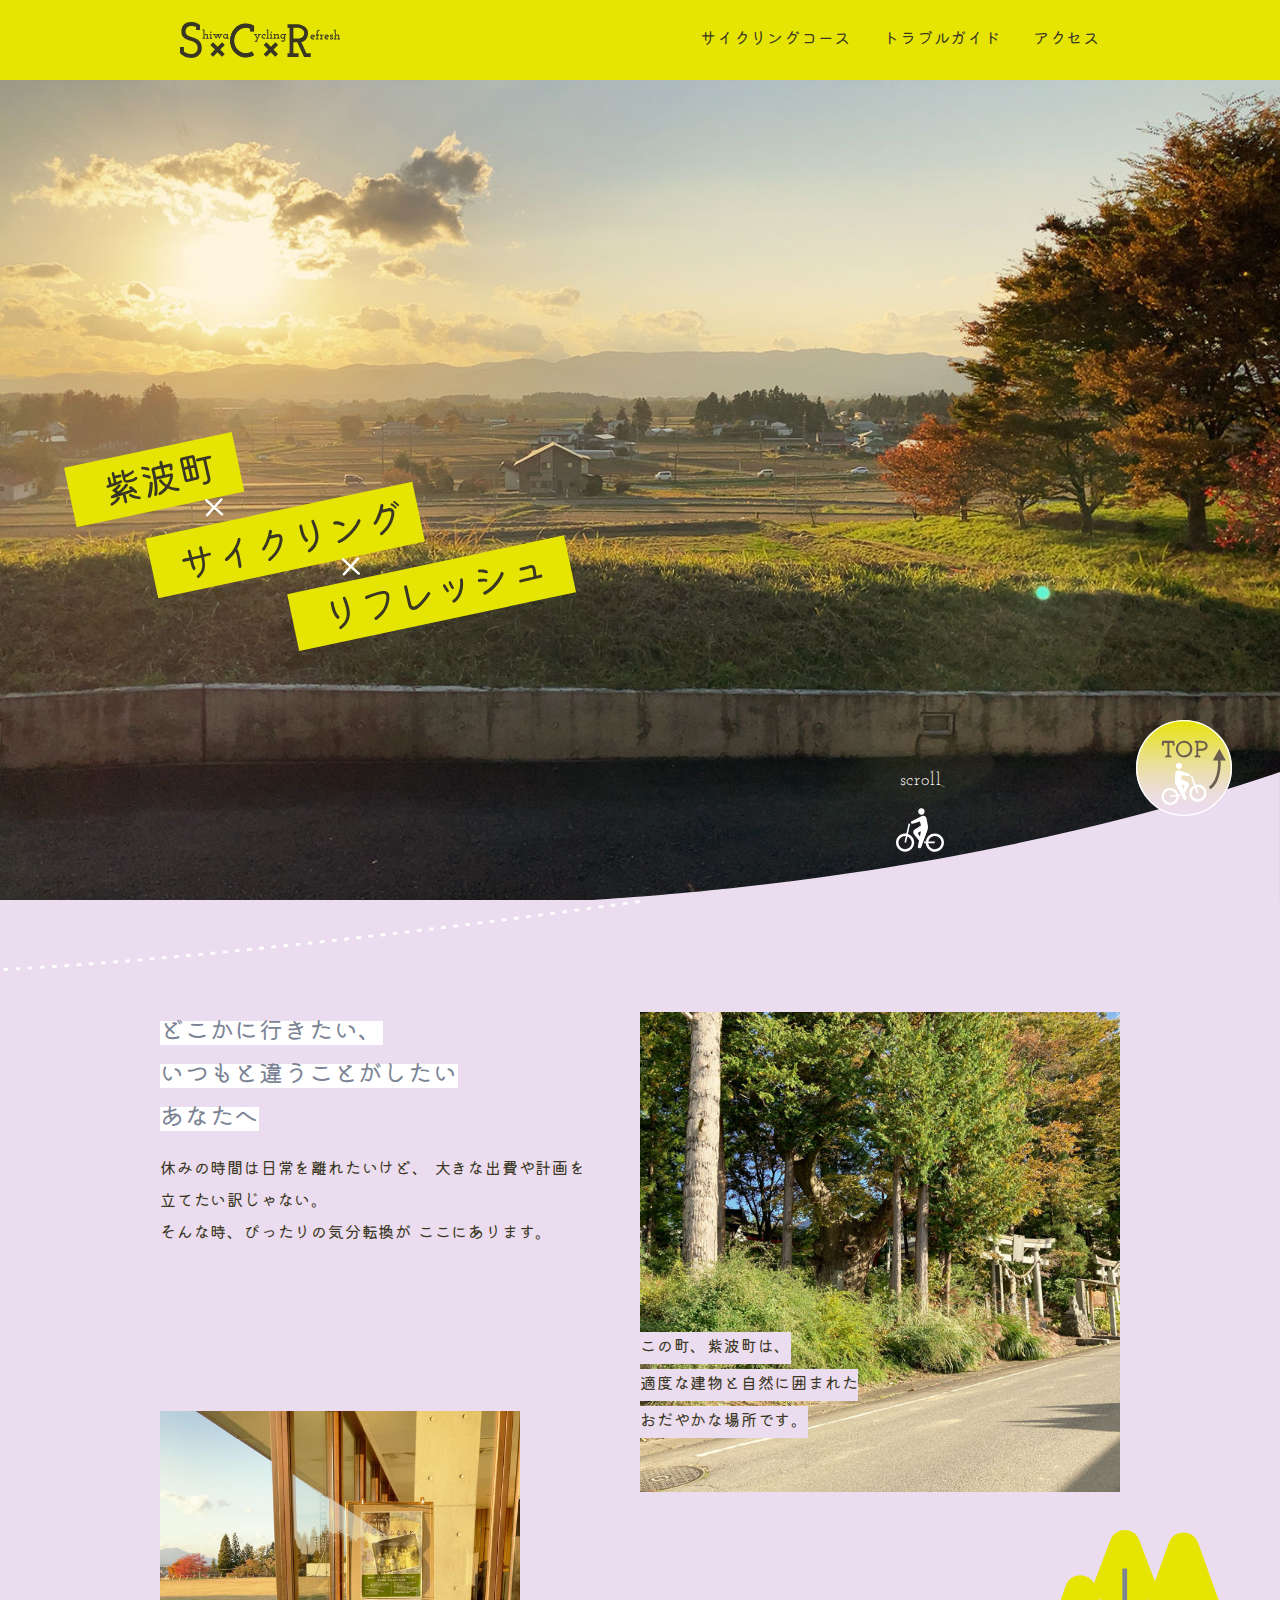
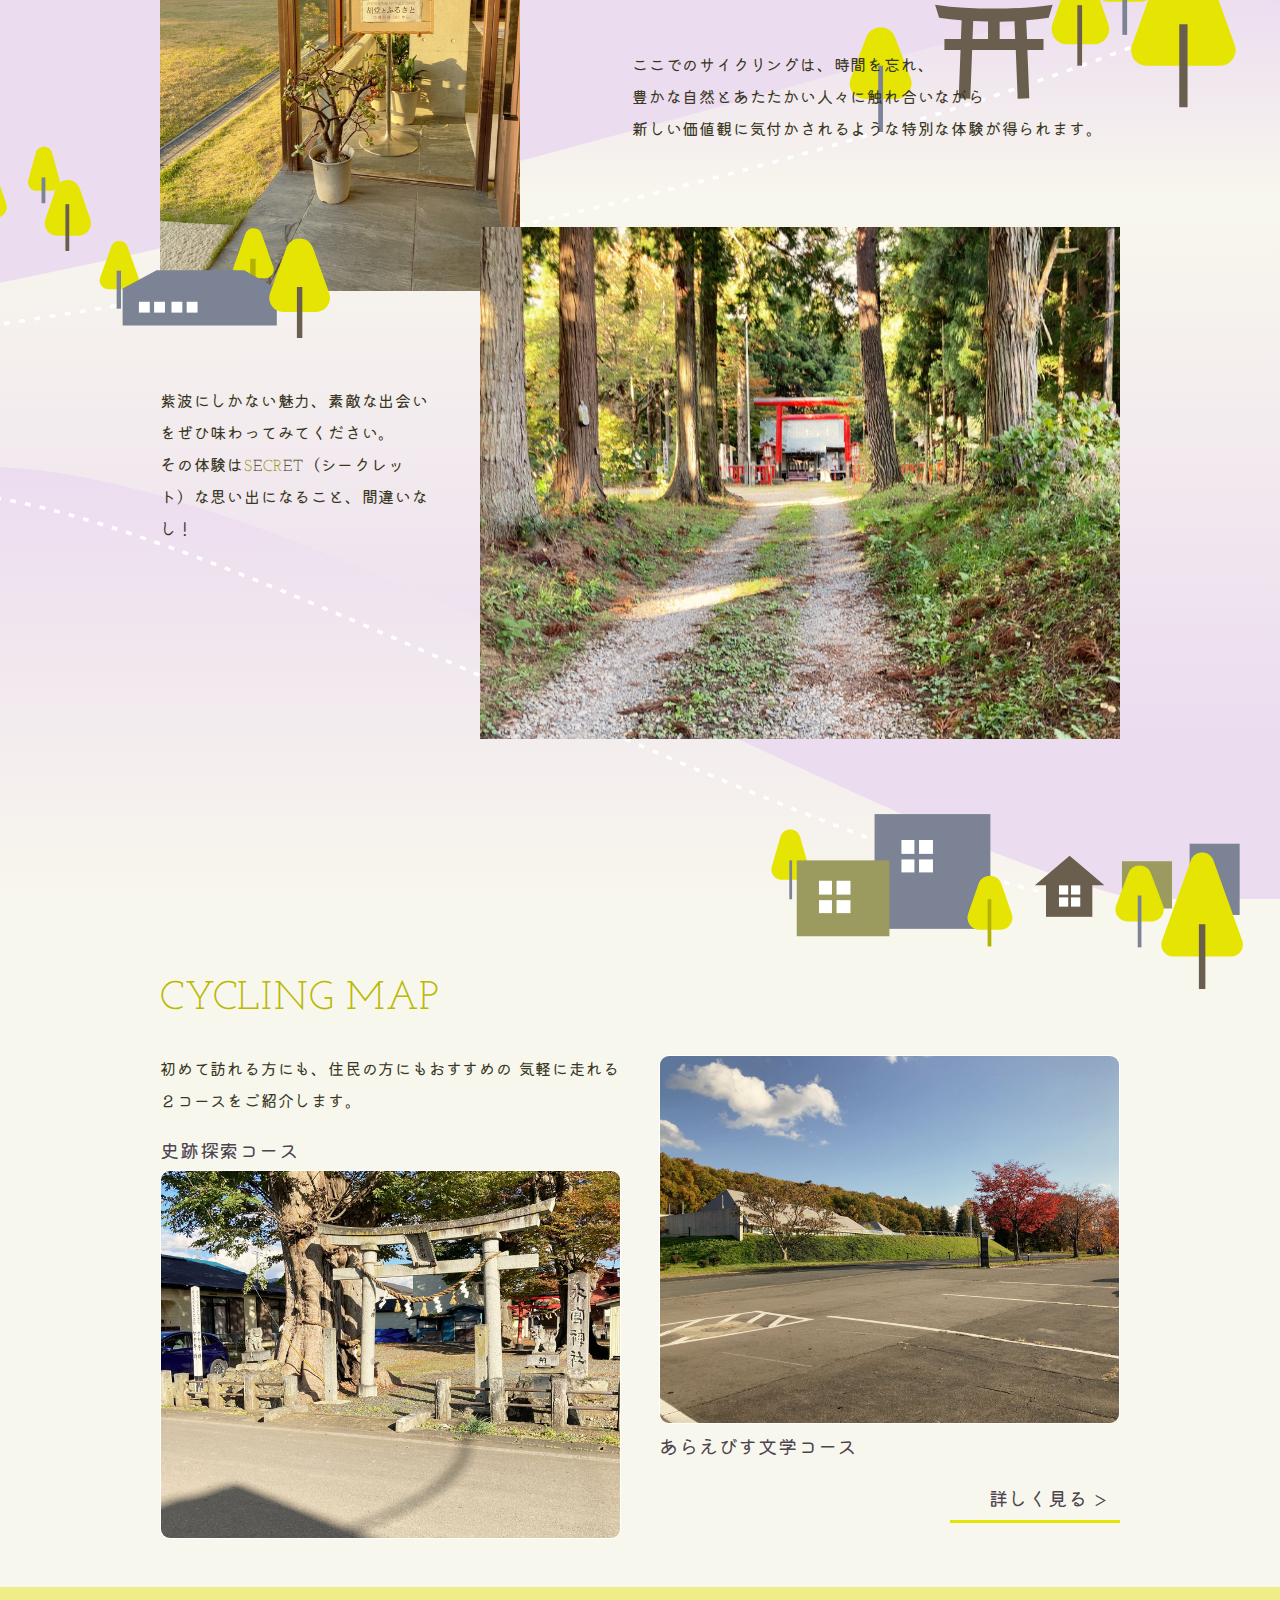
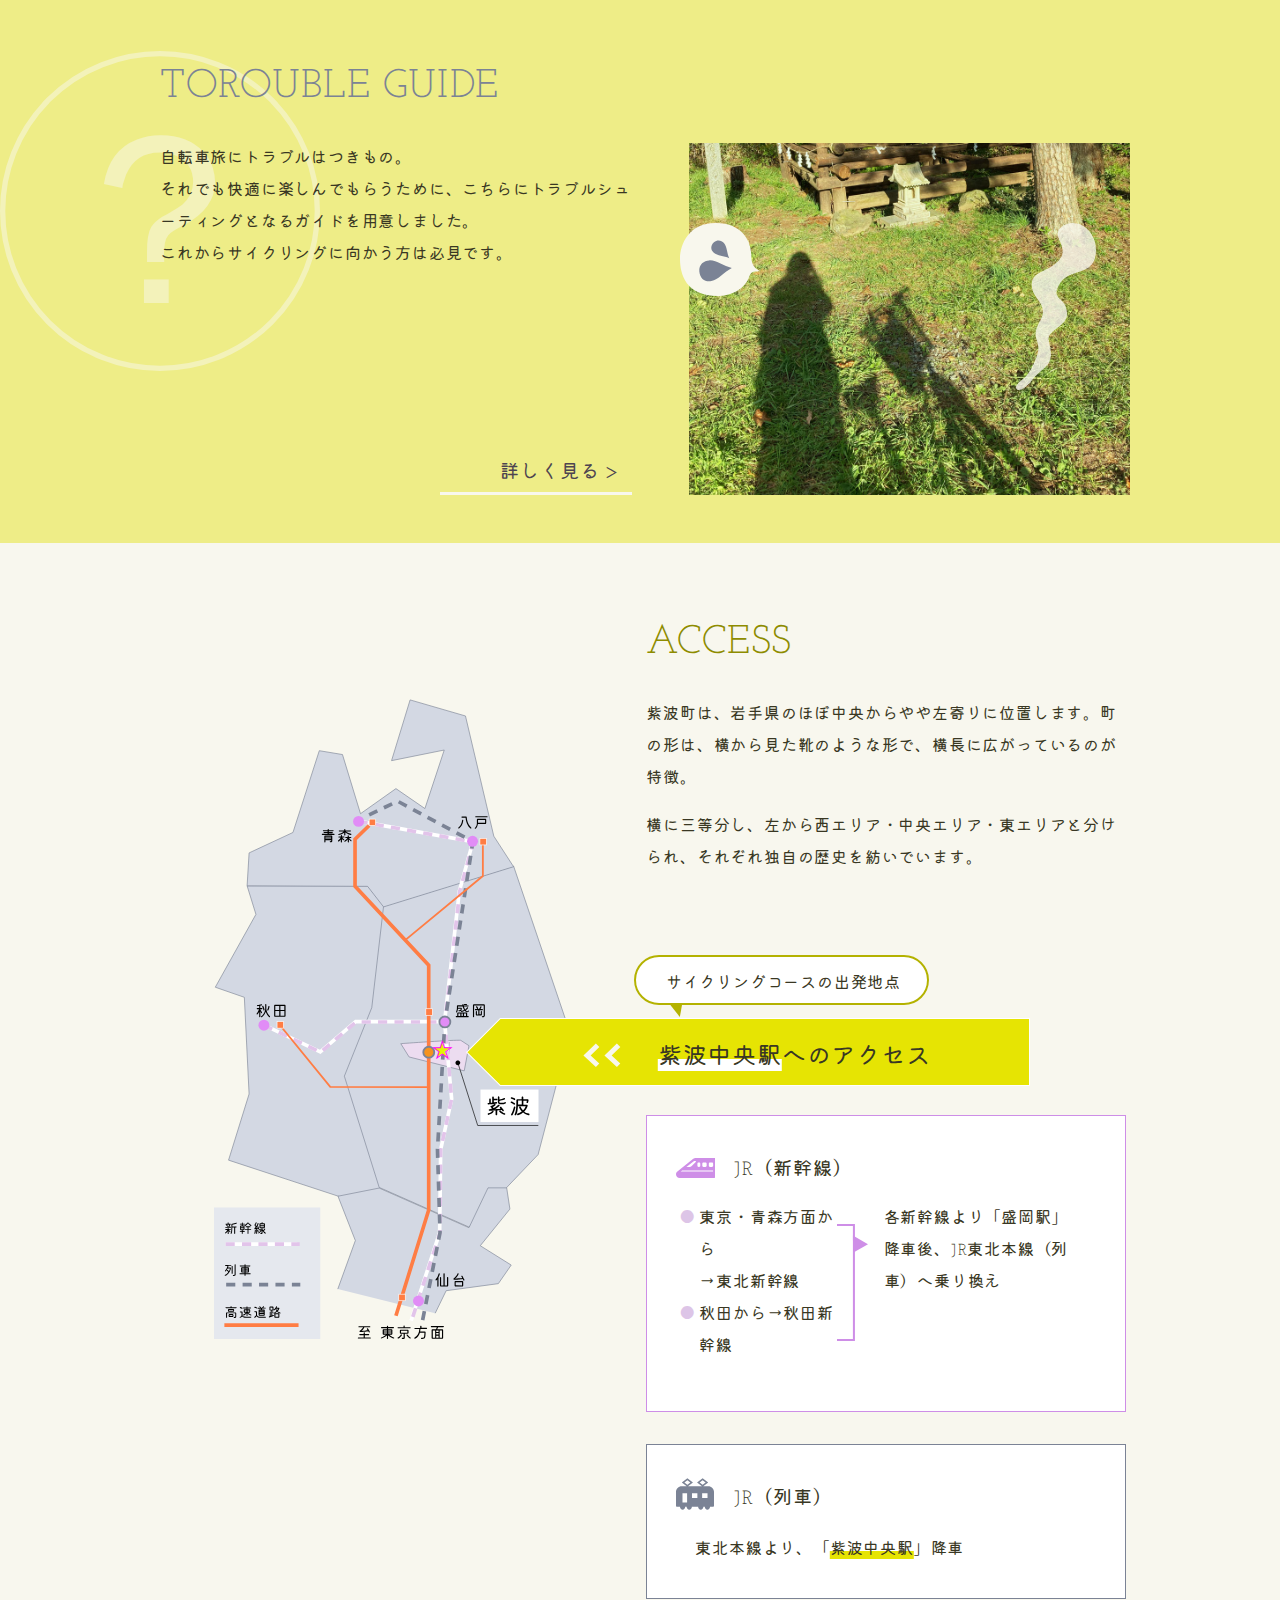
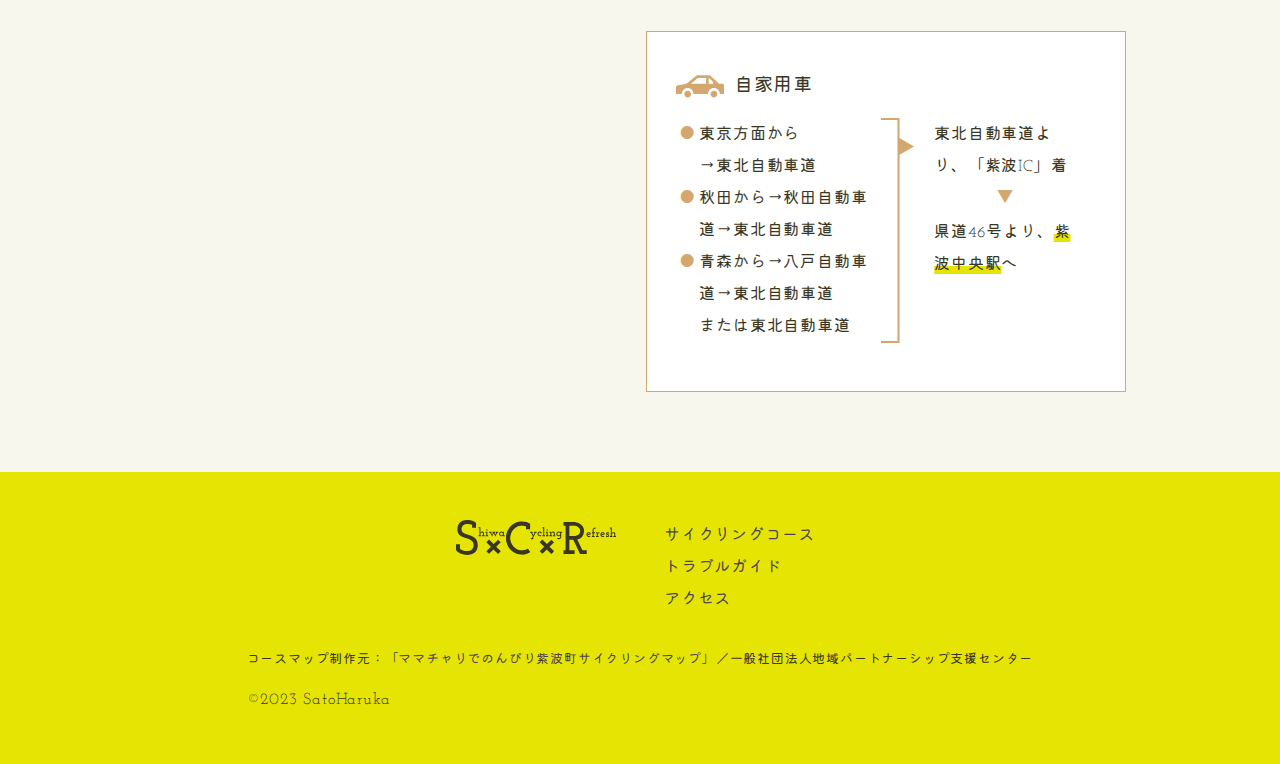
==== commit 4dbf24e2: "V2.1.6アップロード" ====
--- a/index.html
+++ b/index.html
@@ -9,16 +9,16 @@
     <link rel="preconnect" href="https://fonts.gstatic.com" crossorigin>
     <link href="https://fonts.googleapis.com/css2?family=Josefin+Slab:wght@600&family=Kiwi+Maru:wght@300;400;500&display=swap" rel="stylesheet">
     <title>トップページ｜S&times;C&times;R - 紫波町&times;サイクリング&times;リフレッシュ</title>
+    <!-- Google tag (gtag.js) -->
+    <script async src="https://www.googletagmanager.com/gtag/js?id=G-H7Q51XE55P"></script>
+    <script>
+        window.dataLayer = window.dataLayer || [];
+        function gtag(){dataLayer.push(arguments);}
+        gtag('js', new Date());
+        
+        gtag('config', 'G-H7Q51XE55P');
+    </script>
 </head>
-<!-- Google tag (gtag.js) -->
-<script async src="https://www.googletagmanager.com/gtag/js?id=G-H7Q51XE55P"></script>
-<script>
-  window.dataLayer = window.dataLayer || [];
-  function gtag(){dataLayer.push(arguments);}
-  gtag('js', new Date());
-
-  gtag('config', 'G-H7Q51XE55P');
-</script>
 <!-- ここまで設定 -->
 <body>
     <header>
@@ -191,7 +191,11 @@
                     <li>
                         <a href="#access">アクセス</a>
                     </li>
-                </ul>    
+                </ul>
+        </div>
+        <div class="source">
+            <p class="small-text">コースマップ制作元：<a href="http://shiwamirai.blog75.fc2.com/blog-entry-456.html">「ママチャリでのんびり紫波町サイクリングマップ」</a>／一般社団法人地域パートナーシップ支援センター</p>
+            <p>&copy;2023 SatoHaruka</p>
         </div>
     </footer>
     <script type="text/javascript" src="https://ajax.googleapis.com/ajax/libs/jquery/3.1.0/jquery.min.js"></script>
--- a/css/main.css
+++ b/css/main.css
@@ -164,6 +164,13 @@
   position: relative;
   transition-duration: .3s;
 }
+a.Scourse-B img, a.Bcourse-B img  {
+  border-color: #fff;
+  border-width: 1px;
+  border-style: solid;
+  border-radius: 10px;
+}
+
 a.Scourse-B::before, a.Bcourse-B::before {
   border: solid 2px;
   display: block;
@@ -174,6 +181,7 @@
   opacity: 0;
   width: 100%;
   top: 2em;
+  border-radius: 10px;
 }
 a.Scourse-B::before {
   background-color: #8e8c00;
@@ -191,20 +199,22 @@
 }
 a.Scourse-B::after, a.Bcourse-B::after {
   content: '';
-  background-image: url(../img/top/cycling.svg);
+  background-image: url(../img/top/gogo.svg);
   background-repeat: no-repeat;
   background-size: auto;
-  width: 5em;
-  height: 5em;
+  width: 6em;
+  height: 6em;
   font-size: x-large;
   display: block;
   position: absolute; 
-  transform: scale(-1,1);
   top: 50%;
   left: 40%;
   z-index: 7;
   opacity: 0;
   transition-duration: .3s;
+}
+a.Bcourse-B::after {
+  top: 6em;
 }
 a.Scourse-B:hover::after, a.Bcourse-B:hover::after {
   opacity: 1;
@@ -439,7 +449,7 @@
   background-image: url(../img/top/3tree.svg);
   width: 8em;
   height: 8em;
-  top: 17em;
+  top: 19.5em;
   left: -12em;
 }
 .C3 {
@@ -762,11 +772,17 @@
 footer .container {
   width: fit-content;
   margin: 0 auto;
+  padding-bottom: 2em;
 }
 footer .container ul {
   margin-left: 3em;
   width: 10em;
 }
+div.source {
+  width: fit-content;
+  margin: 0 auto;
+}
+
 
 /* ▼ガイドページ */
 .G-select {
@@ -774,13 +790,16 @@
   width: 100%;
   padding-top: 8em;
 }
-.G-select .wid-cont::before {
-  width: 100%;
-  height: 100%;
+.G-select .wid-cont::before,.G-select .wid-cont::after,.index::before {
   position: absolute;
   display: block;
   content: '';
+  background-repeat: no-repeat;
+}
+.G-select .wid-cont::before {
   z-index: 0;
+  width: 100%;
+  height: 100%;
   top: 0;
   right: 0;
   background: linear-gradient(to right, #7B8395 50%, rgba(0,0,0,0) 60%);
@@ -790,11 +809,7 @@
   z-index: 5;
 }
 .G-select .wid-cont::after {
-  background-repeat: no-repeat;
   background-size: 100%;
-  display: block;
-  content: '';
-  position: absolute;
   background-image: url(../img/guide/bicycle.jpg);
   background-size: cover;
   background-position: center;
@@ -809,6 +824,18 @@
 }
 .G-select h2 {
   color: #E6E403;
+}
+
+.index::before {
+  background-size: 100%;
+  background-image: url(../img/guide/guideQ.svg);
+  background-size: 100%;
+  background-position: center;
+  width: 25vw;
+  height: 25vw;
+  top: -20vw;
+  left: -10em;
+  z-index: -1; 
 }
 .index {
   margin-top: 1em;
@@ -1659,13 +1686,13 @@
     margin-left: 0;
   }
   /* ガイドページ */
-
   .index div {
     width: 100%;
     padding: 2em 2em 1em;
   }
   .index li {
     font-size: medium;
+    width: 90vw;
   }
   article.attention, article.prepare, article.shops{
     width: 100%;
@@ -1685,9 +1712,7 @@
     width: 90vw;
     margin-left: 20px;
   }
-  .index li {
-    width: 90vw;
-  }
+
   .attention .container, .prepare .container {
     display: block;
   }
